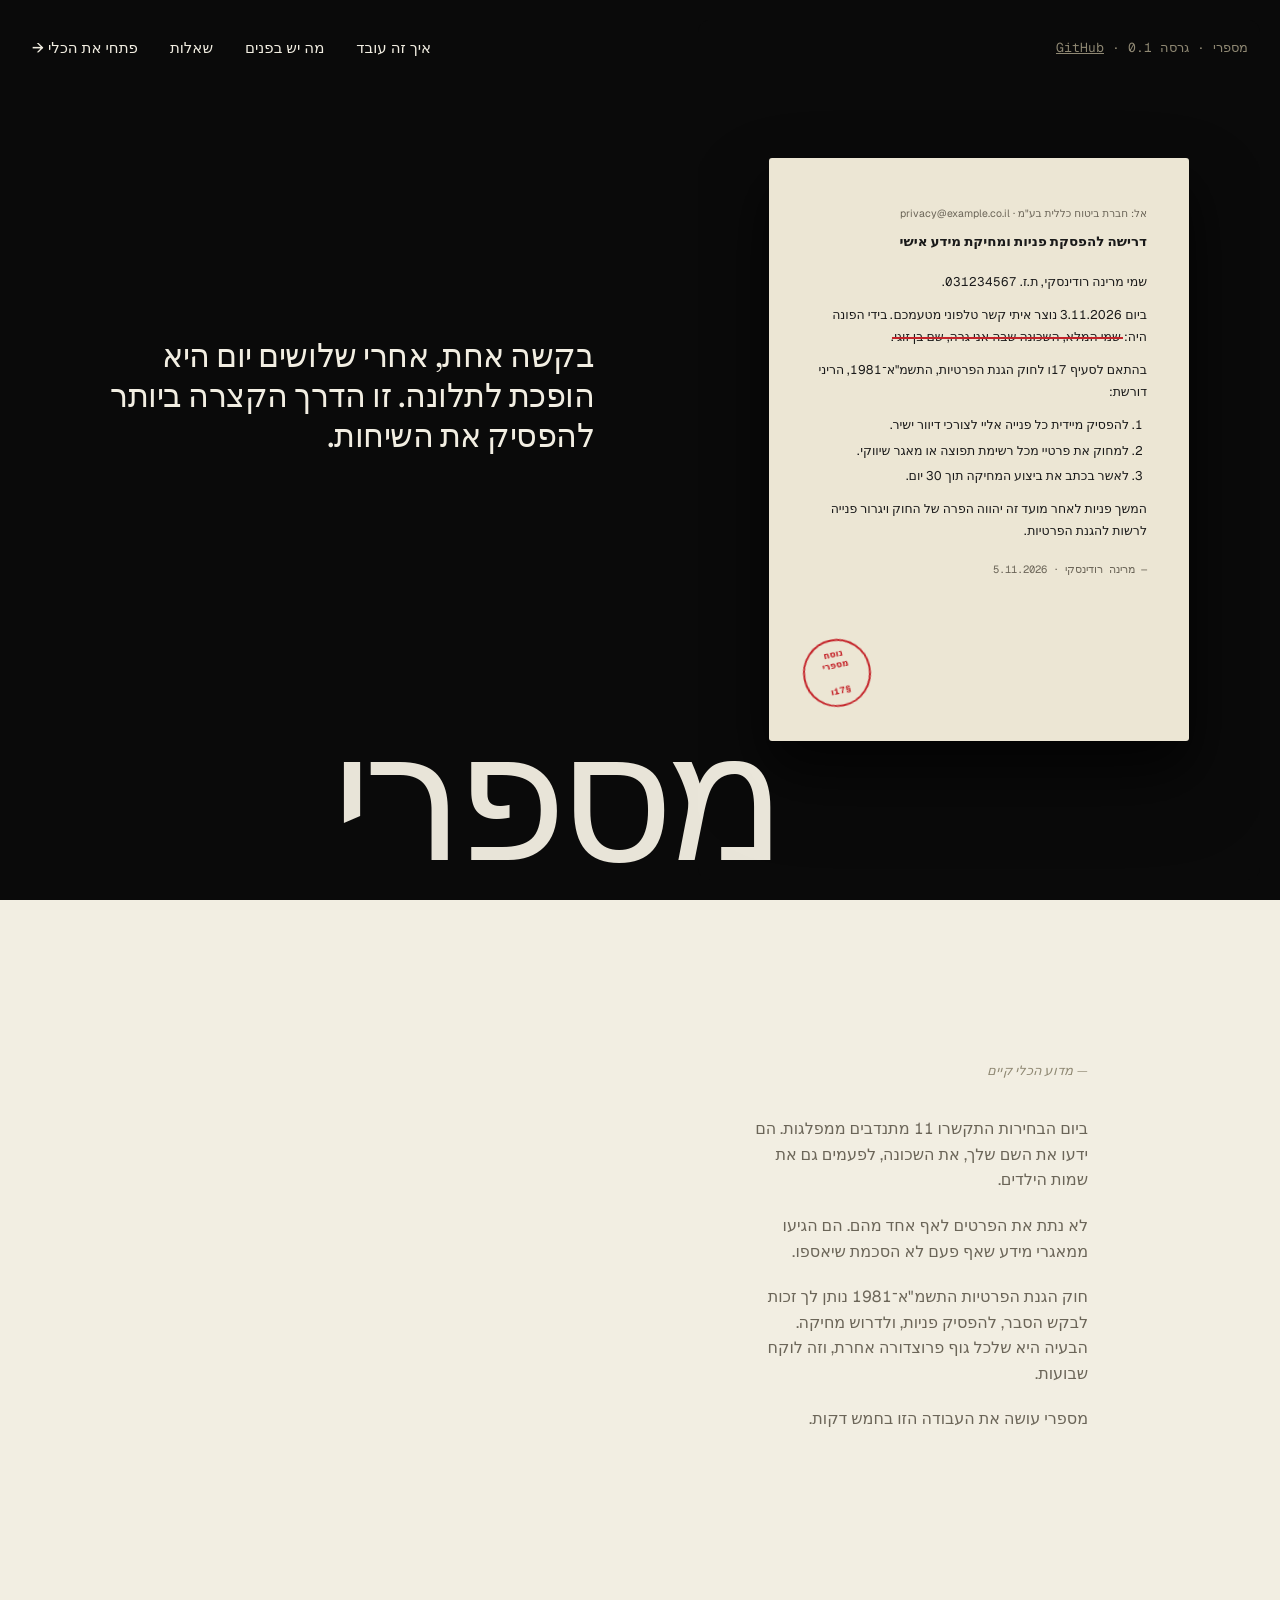
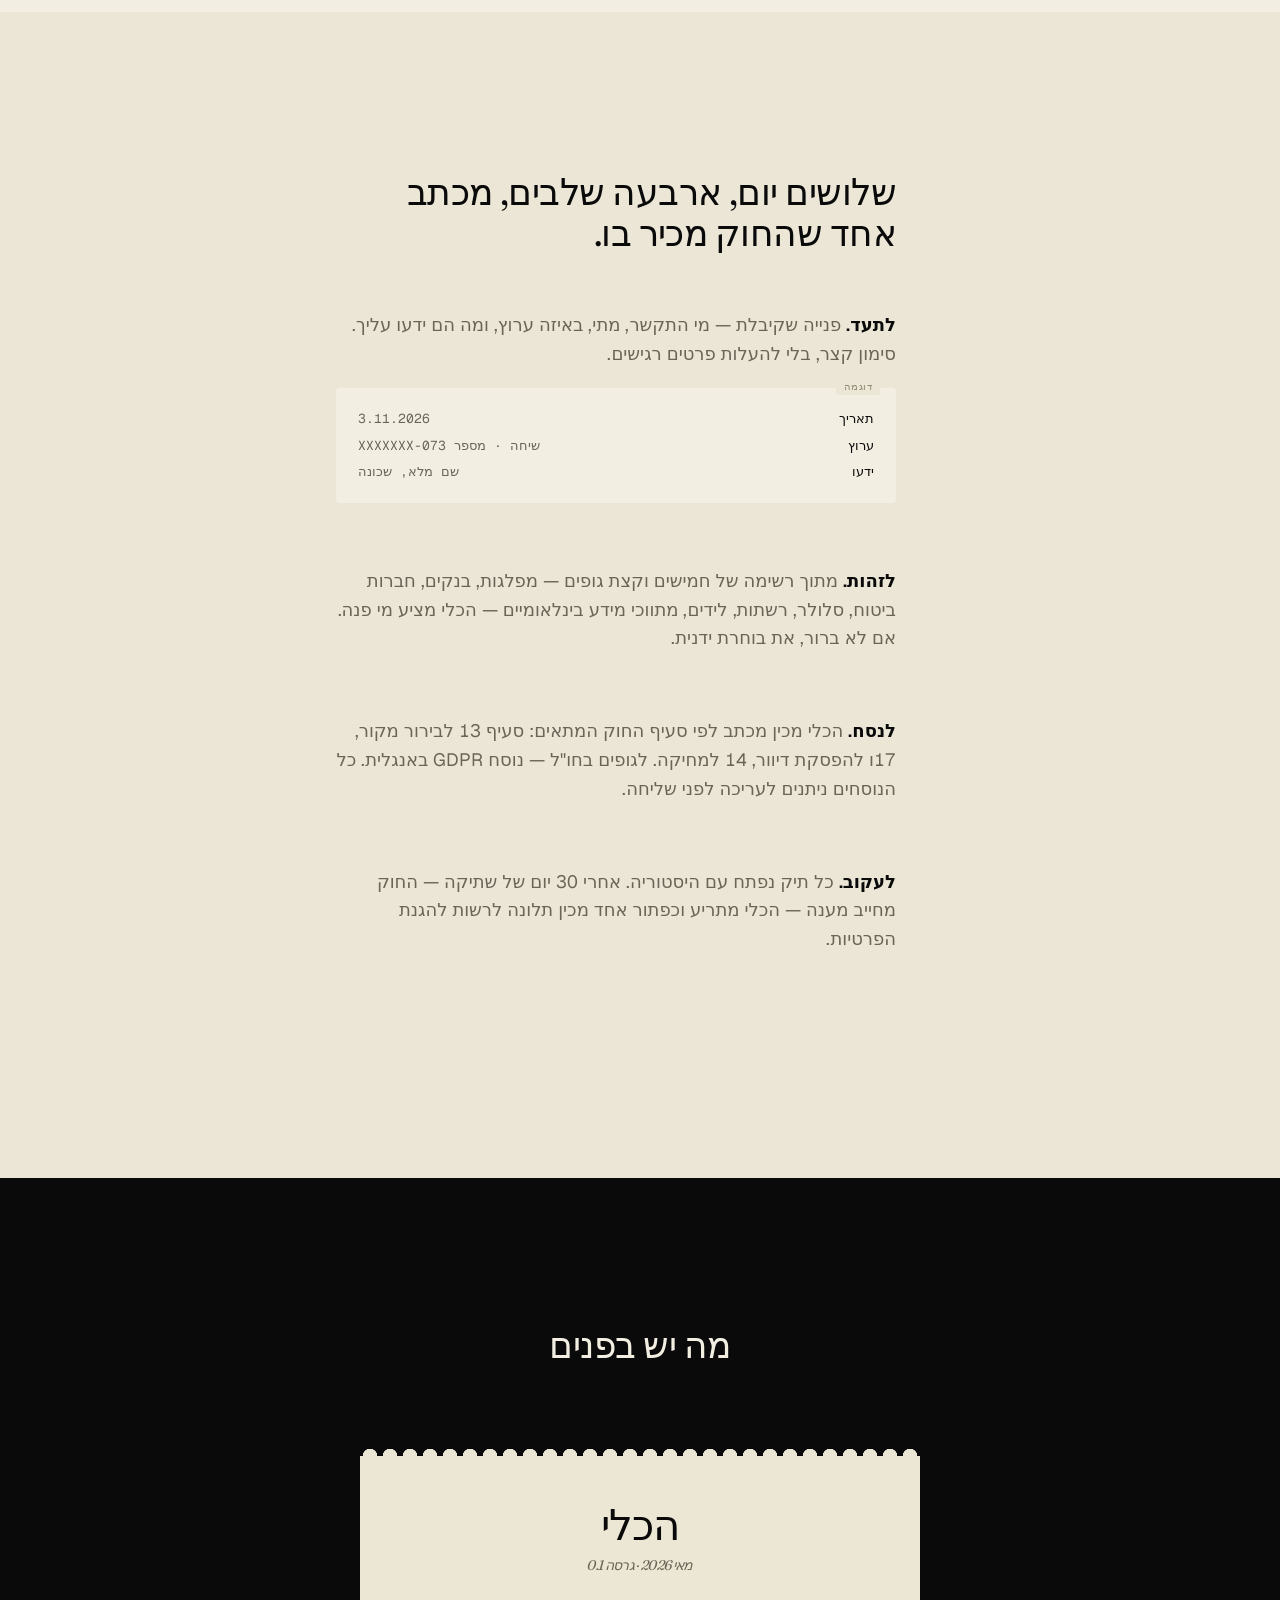
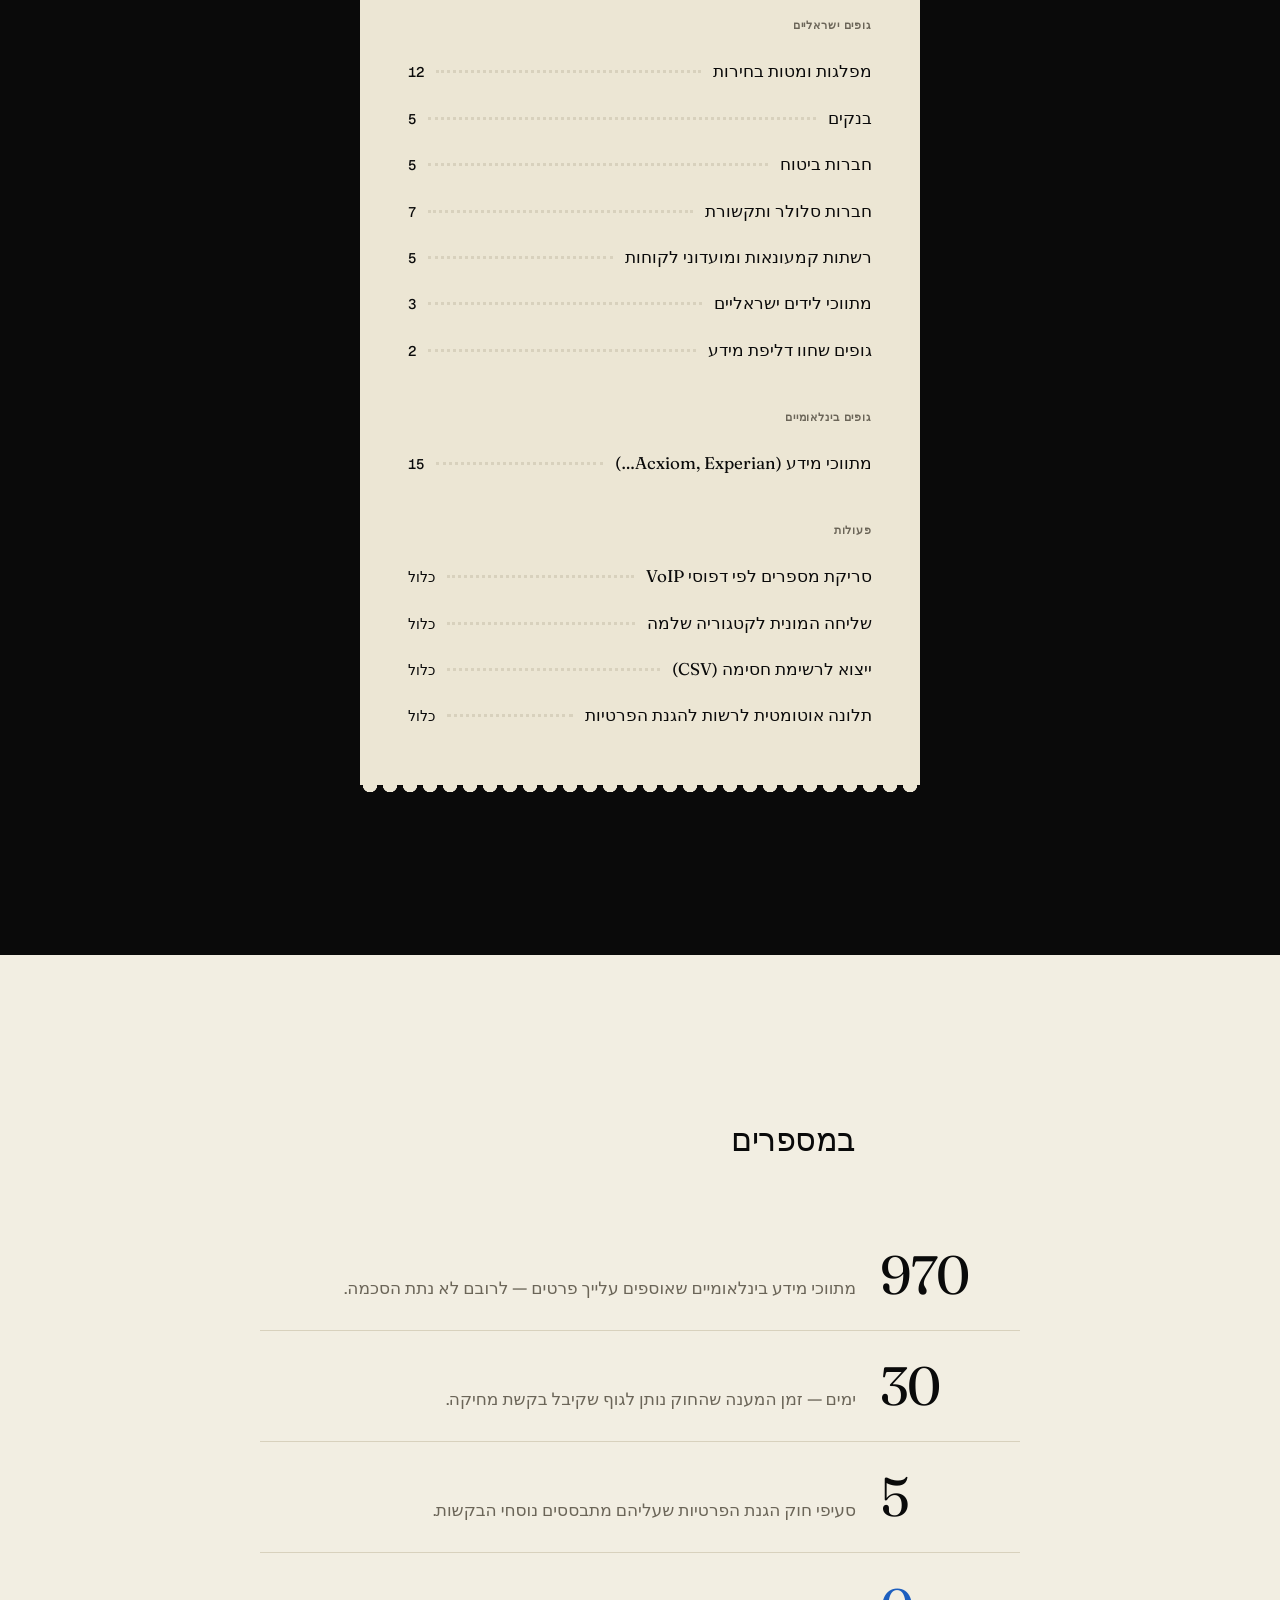
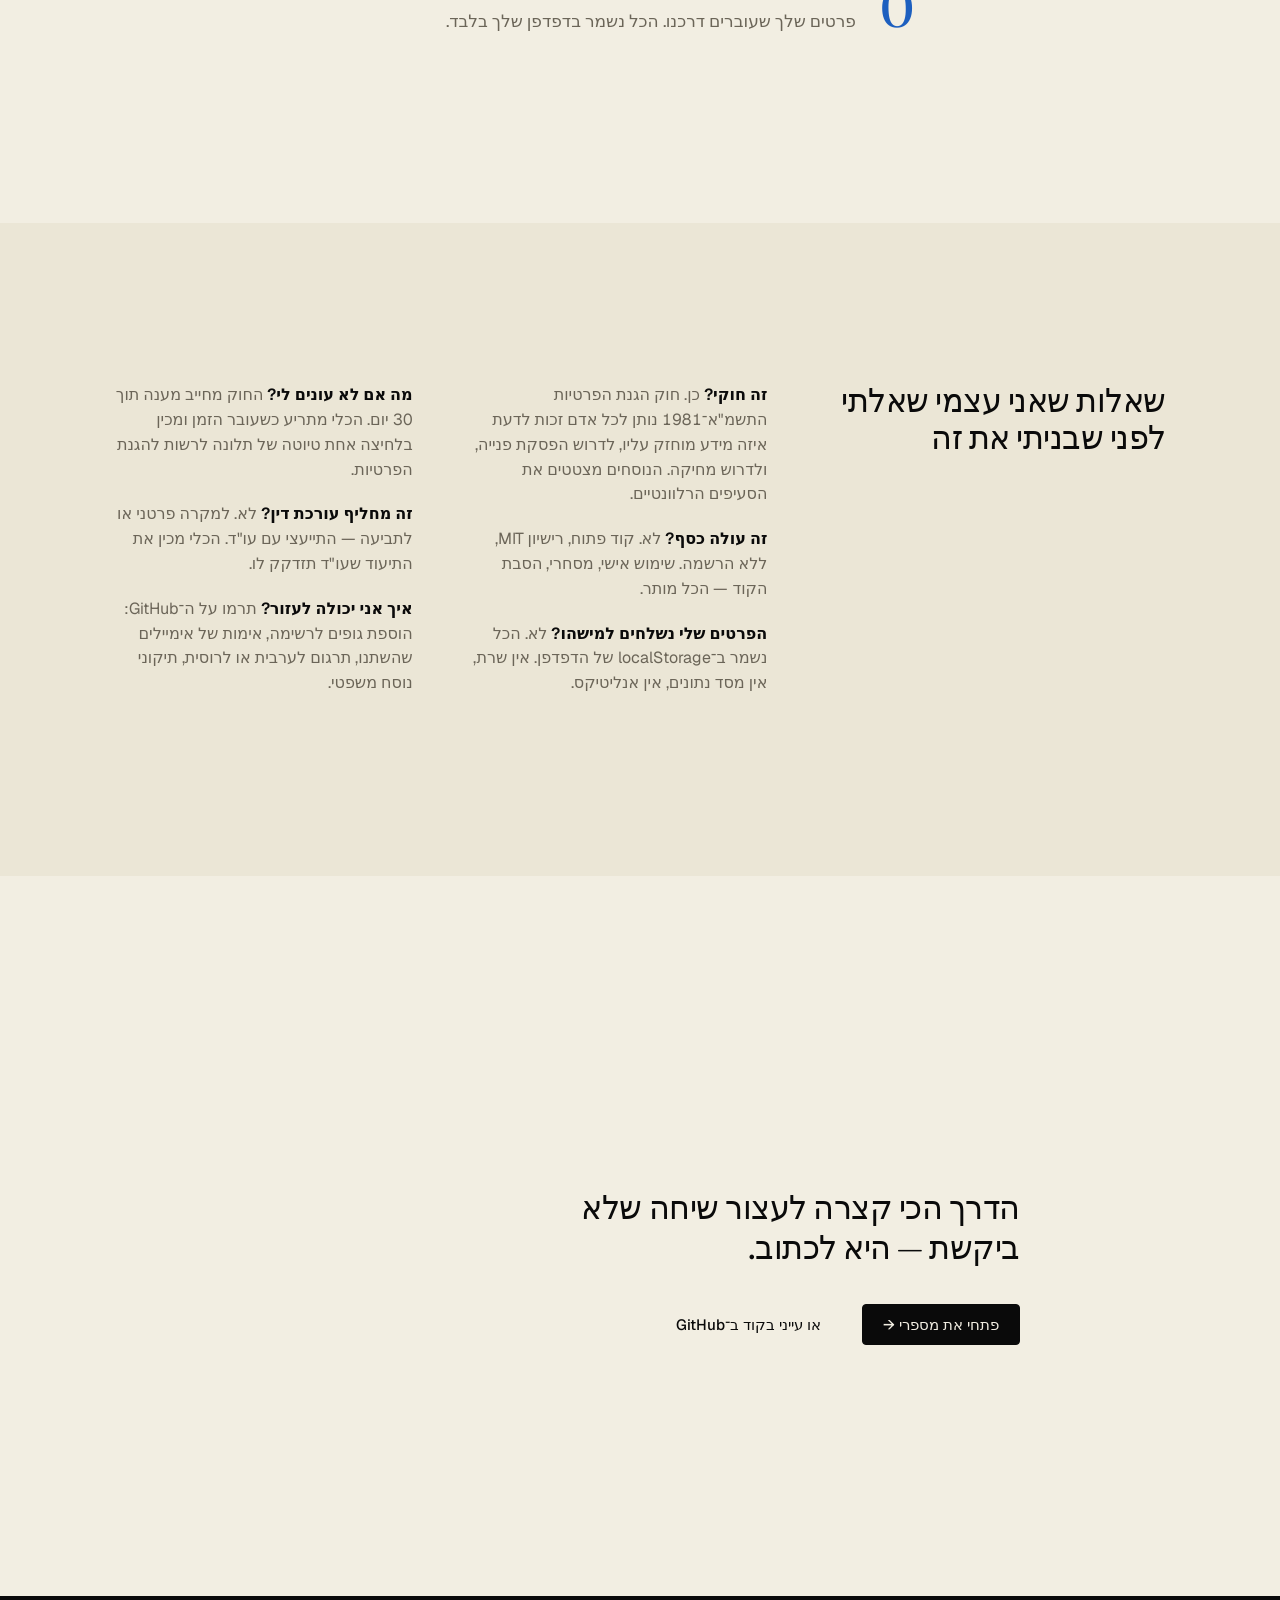
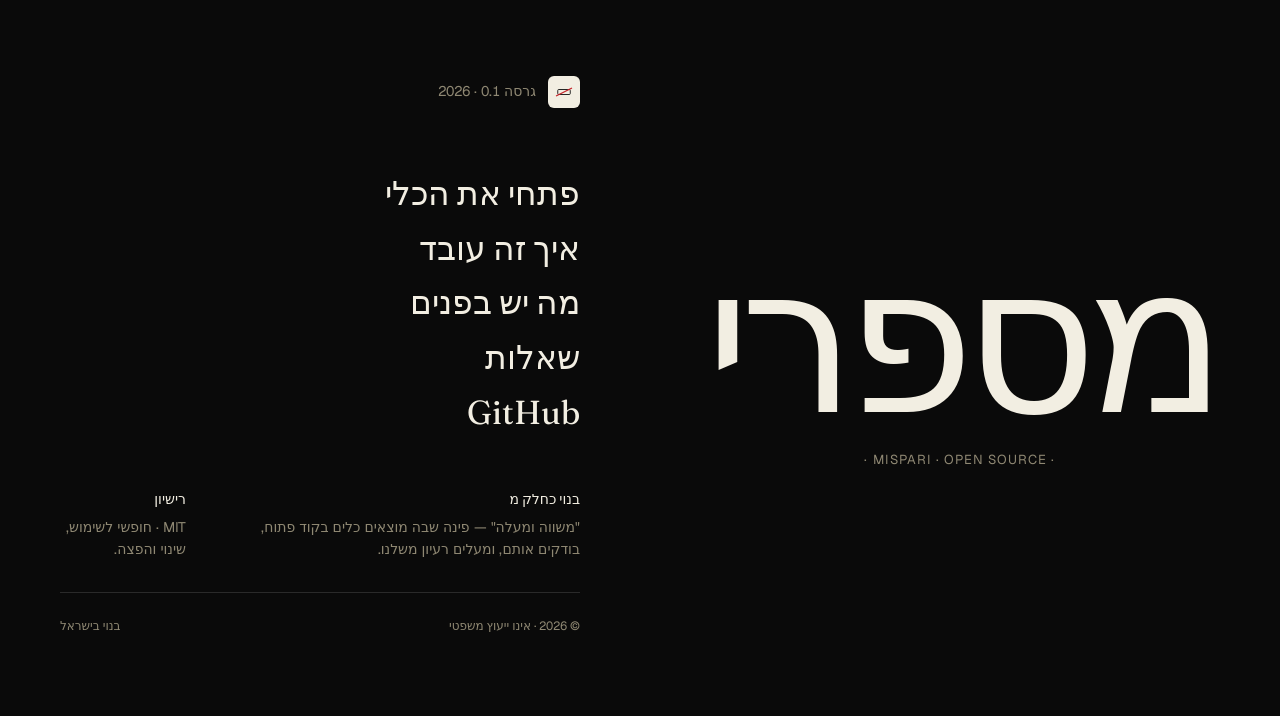
==== index.html @ 4fbf75e1 "redesign: landing page — follow the split-stage blueprints properly Previous attempt applied the "sp" ====
<!doctype html>
<html lang="he" dir="rtl">
<head>
  <meta charset="utf-8" />
  <meta name="viewport" content="width=device-width, initial-scale=1" />
  <title>מספרי · בקשת מחיקה חוקית, בחמש דקות</title>
  <meta name="description" content="כלי קוד פתוח לישראלים. מתעד פניות ספאם, מזהה את הגוף, ומכין בקשה חוקית למחיקת המידע לפי חוק הגנת הפרטיות ו-GDPR." />
  <meta property="og:title" content="מספרי" />
  <meta property="og:description" content="כלי קוד פתוח למחיקת המידע האישי שלך מכל חברה שאוספת אותו." />
  <link rel="preconnect" href="https://fonts.googleapis.com">
  <link rel="preconnect" href="https://fonts.gstatic.com" crossorigin>
  <link href="https://fonts.googleapis.com/css2?family=Fraunces:ital,opsz,wght@0,9..144,300..700;1,9..144,400&family=Geist:wght@400;500;600&family=Geist+Mono:wght@400;500&display=swap" rel="stylesheet">
  <link rel="icon" href="data:image/svg+xml,%3Csvg xmlns='http://www.w3.org/2000/svg' viewBox='0 0 32 32'%3E%3Crect width='32' height='32' rx='6' fill='%230a0a0a'/%3E%3Crect x='6' y='12' width='20' height='8' rx='1.5' stroke='%23f2eee2' stroke-width='1.4' fill='none'/%3E%3Cline x1='4' y1='22' x2='28' y2='10' stroke='%23c4242a' stroke-width='2.2' stroke-linecap='round'/%3E%3C/svg%3E" />
  <style>
    :root {
      --ink: #0a0a0a;
      --ink-soft: #1a1a1a;
      --ground: #f2eee2;
      --ground-soft: #ebe6d6;
      --paper: #ece6d4;
      --mute: #6b6558;
      --mute-soft: #8f8873;
      --rule: #d8d1bd;
      --accent: #c4242a;
      --signal: #1d5fbf;
      --dark-field: #0a0a0a;
    }
    * { box-sizing: border-box; margin: 0; padding: 0; }
    html { scroll-behavior: smooth; }
    body {
      font-family: 'Geist', -apple-system, system-ui, sans-serif;
      background: var(--ground);
      color: var(--ink);
      direction: rtl;
      line-height: 1.55;
      font-variant-numeric: tabular-nums;
      -webkit-font-smoothing: antialiased;
      overflow-x: hidden;
    }
    .mono { font-family: 'Geist Mono', 'SF Mono', monospace; }
    .serif { font-family: 'Fraunces', Georgia, serif; font-weight: 400; }

    ::selection { background: var(--ink); color: var(--ground); }

    /* ====================== HERO ====================== */

    .hero {
      height: 100vh;
      min-height: 720px;
      background: var(--dark-field);
      color: var(--ground);
      position: relative;
      padding: 20px;
      overflow: hidden;
    }

    /* Top bar inside the dark field */
    .hero-nav {
      position: absolute;
      top: 32px;
      left: 32px;
      right: 32px;
      display: flex;
      justify-content: space-between;
      align-items: center;
      z-index: 20;
      font-size: 15px;
    }
    .hero-nav .nav-links {
      display: flex;
      gap: 32px;
      align-items: center;
    }
    .hero-nav .nav-links a {
      color: var(--ground);
      text-decoration: none;
      padding: 4px 0;
      border-bottom: 1px solid transparent;
      transition: border-color 0.15s;
    }
    .hero-nav .nav-links a:hover { border-color: var(--ground); }
    .hero-nav .nav-links a.action { font-weight: 500; }
    .hero-nav .nav-meta {
      font-size: 13px;
      color: var(--mute-soft);
      font-family: 'Geist Mono', monospace;
    }

    /* The letter is the fixed left-half (47%), inset */
    .hero-letter-stage {
      position: absolute;
      top: 20px;
      right: 20px;        /* RTL: "left" in the sheet becomes right */
      bottom: 20px;
      width: calc(47% - 40px);
      border-radius: 12px;
      overflow: hidden;
      background: var(--dark-field);
      display: grid;
      place-items: center;
      padding: 48px;
    }
    .letter-doc {
      width: 100%;
      max-width: 420px;
      aspect-ratio: 0.72;
      background: var(--paper);
      border-radius: 3px;
      padding: 46px 42px;
      font-size: 12.5px;
      line-height: 1.75;
      color: #1a1a1a;
      box-shadow:
        0 1px 0 rgba(0,0,0,0.3),
        0 24px 48px rgba(0,0,0,0.5),
        0 40px 80px rgba(0,0,0,0.35);
      position: relative;
      transform-origin: center;
      animation: letter-land 0.9s cubic-bezier(.2,.7,.2,1) 200ms both;
    }
    @keyframes letter-land {
      from { opacity: 0; transform: translateY(40px) rotate(-1.5deg); }
      to   { opacity: 1; transform: translateY(0) rotate(0); }
    }
    .letter-doc .l-to {
      font-size: 10.5px;
      color: #6b6558;
      margin-bottom: 10px;
    }
    .letter-doc .l-subject {
      font-weight: 600;
      margin-bottom: 20px;
      font-size: 13.5px;
      line-height: 1.4;
    }
    .letter-doc .l-body p { margin-bottom: 11px; }
    .letter-doc .l-body ol {
      margin-right: 18px;
      margin-bottom: 11px;
    }
    .letter-doc .l-body ol li { margin-bottom: 4px; }
    .strike {
      position: relative;
      display: inline;
    }
    .strike::after {
      content: '';
      position: absolute;
      left: -2px; right: -2px;
      top: 55%;
      height: 2px;
      background: var(--accent);
      transform: scaleX(0);
      transform-origin: right;
      animation: letter-strike 1.4s cubic-bezier(.2,.7,.2,1) 1.6s forwards;
    }
    @keyframes letter-strike { to { transform: scaleX(1); } }
    .letter-doc .l-sig {
      margin-top: 18px;
      font-family: 'Geist Mono', monospace;
      font-size: 10.5px;
      color: #6b6558;
    }
    .letter-doc .l-seal {
      position: absolute;
      bottom: 34px;
      left: 34px;
      width: 68px; height: 68px;
      border: 2px solid var(--accent);
      border-radius: 50%;
      display: grid; place-items: center;
      transform: rotate(-12deg);
      color: var(--accent);
      font-size: 9px;
      text-align: center;
      line-height: 1.2;
      font-weight: 600;
      opacity: 0;
      animation: seal-stamp 0.35s cubic-bezier(.2,.7,.2,1) 2.3s forwards;
    }
    @keyframes seal-stamp {
      from { opacity: 0; transform: rotate(-32deg) scale(0.4); }
      to   { opacity: 1; transform: rotate(-12deg) scale(1); }
    }

    /* The supporting sentence, at 44% height, centred on the right half's axis */
    .hero-sentence {
      position: absolute;
      left: 20px;          /* RTL: "right half" is the left half */
      top: 44%;
      transform: translateY(-50%);
      width: calc(53% - 40px);
      padding: 0 64px;
      display: flex;
      align-items: center;
      z-index: 15;
    }
    .hero-sentence p {
      font-family: 'Fraunces', Georgia, serif;
      font-size: 32px;
      font-weight: 400;
      line-height: 1.25;
      max-width: 26ch;
      color: var(--ground);
      letter-spacing: -0.015em;
      animation: fade-rise 0.7s cubic-bezier(.2,.7,.2,1) 600ms both;
    }
    @keyframes fade-rise {
      from { opacity: 0; transform: translateY(16px); }
      to   { opacity: 1; transform: translateY(0); }
    }

    /* The wordmark runs along the bottom, overlapping the letter */
    .hero-wordmark {
      position: absolute;
      left: 20px;
      right: calc(47% - 100px);   /* overlaps the letter by ~10% viewport */
      bottom: 24px;
      font-family: 'Fraunces', Georgia, serif;
      font-size: clamp(120px, 14vw, 220px);
      font-weight: 300;
      letter-spacing: -0.05em;
      line-height: 0.9;
      color: var(--ground);
      z-index: 10;
      pointer-events: none;
      mix-blend-mode: difference;
      white-space: nowrap;
      animation: fade-rise 1s cubic-bezier(.2,.7,.2,1) 900ms both;
    }

    /* ====================== GLOBAL SECTION ====================== */

    .page {
      background: var(--ground);
      position: relative;
      padding: 0;
    }

    /* ====================== 1. INTRO — narrow column, empty field ====================== */

    .intro {
      padding: 160px 0;
      position: relative;
    }
    .intro-col {
      width: 340px;
      max-width: 85%;
      margin-right: 15vw;      /* RTL — "left edge at 15%" mirrored */
    }
    .intro-col p {
      font-size: 16px;
      line-height: 1.6;
      margin-bottom: 20px;
    }
    .intro-col p:first-child {
      font-weight: 500;
      color: var(--ink);
      font-size: 17px;
    }
    .intro-col p:not(:first-child) { color: var(--mute); }
    .intro-col .quiet-mark {
      display: block;
      margin-bottom: 36px;
      font-family: 'Fraunces', Georgia, serif;
      font-style: italic;
      font-size: 13px;
      color: var(--mute-soft);
      letter-spacing: 0.02em;
    }

    /* ====================== 2. HOW IT WORKS — run-in column ====================== */

    .how {
      padding: 160px 0;
      background: var(--ground-soft);
    }
    .how-inner {
      width: 560px;
      max-width: 90%;
      margin: 0 auto;
      margin-right: 30%;    /* "starts at about 30% of the viewport width" — RTL mirror */
    }
    .how-head {
      font-family: 'Fraunces', Georgia, serif;
      font-size: 36px;
      font-weight: 400;
      letter-spacing: -0.015em;
      line-height: 1.15;
      margin-bottom: 56px;
      color: var(--ink);
    }
    .how-stage {
      margin-bottom: 64px;
    }
    .how-stage p {
      font-size: 18px;
      line-height: 1.6;
      color: var(--mute);
    }
    .how-stage p .run-in {
      font-weight: 600;
      color: var(--ink);
    }
    .how-stage .evidence {
      margin-top: 20px;
      padding: 18px 22px;
      background: var(--ground);
      border-radius: 4px;
      font-family: 'Geist Mono', monospace;
      font-size: 13px;
      color: var(--mute);
      position: relative;
    }
    .how-stage .evidence .ev-label {
      position: absolute;
      top: -9px;
      right: 16px;
      background: var(--ground-soft);
      padding: 0 8px;
      font-size: 10px;
      color: var(--mute-soft);
      text-transform: lowercase;
      letter-spacing: 0.05em;
    }
    .how-stage .evidence .ev-line {
      display: flex;
      justify-content: space-between;
      padding: 3px 0;
    }
    .how-stage .evidence .ev-line .k { color: var(--ink); }

    /* ====================== 3. FEATURES — printed menu with scallop edges ====================== */

    .features {
      padding: 140px 0 160px;
      background: var(--ink);
      color: var(--ground);
      position: relative;
    }
    .features-head {
      font-family: 'Fraunces', Georgia, serif;
      font-size: 36px;
      font-weight: 400;
      text-align: center;
      margin-bottom: 72px;
      letter-spacing: -0.015em;
      color: var(--ground);
    }
    .menu-sheet {
      width: 560px;
      max-width: 92%;
      margin: 0 auto;
      background: var(--paper);
      color: var(--ink);
      padding: 56px 48px;
      position: relative;
      font-family: 'Fraunces', Georgia, serif;
      /* Scallop edges via SVG masks */
    }
    .menu-sheet::before,
    .menu-sheet::after {
      content: '';
      position: absolute;
      left: 0; right: 0;
      height: 10px;
      background: var(--ink);
      -webkit-mask-size: 20px 20px;
              mask-size: 20px 20px;
      -webkit-mask-repeat: repeat-x;
              mask-repeat: repeat-x;
    }
    .menu-sheet::before {
      top: 0;
      -webkit-mask-image: radial-gradient(circle at 10px 10px, transparent 7px, black 7.5px);
              mask-image: radial-gradient(circle at 10px 10px, transparent 7px, black 7.5px);
    }
    .menu-sheet::after {
      bottom: 0;
      -webkit-mask-image: radial-gradient(circle at 10px 0, transparent 7px, black 7.5px);
              mask-image: radial-gradient(circle at 10px 0, transparent 7px, black 7.5px);
    }
    .menu-sheet-head {
      text-align: center;
      font-size: 42px;
      font-weight: 400;
      letter-spacing: -0.02em;
      line-height: 1.1;
      margin-bottom: 44px;
      font-family: 'Fraunces', Georgia, serif;
    }
    .menu-sheet-head small {
      display: block;
      font-family: 'Fraunces', Georgia, serif;
      font-style: italic;
      font-size: 14px;
      color: var(--mute);
      margin-top: 10px;
      font-weight: 400;
    }
    .m-group {
      margin-bottom: 36px;
    }
    .m-group:last-child { margin-bottom: 0; }
    .m-group h3 {
      font-family: 'Geist', sans-serif;
      font-size: 11px;
      font-weight: 600;
      letter-spacing: 0.08em;
      text-transform: uppercase;
      color: var(--mute);
      margin-bottom: 14px;
    }
    .m-row {
      display: flex;
      align-items: baseline;
      padding: 10px 0;
      font-size: 17px;
      font-family: 'Fraunces', Georgia, serif;
    }
    .m-row + .m-row { border-top: none; }
    .m-row .m-name { font-weight: 400; color: var(--ink); }
    .m-row .m-leader {
      flex: 1;
      margin: 0 12px;
      border-bottom: 3px dotted var(--rule);
      position: relative;
      top: -4px;
      min-width: 20px;
    }
    .m-row .m-count {
      font-family: 'Geist Mono', monospace;
      font-size: 14px;
      color: var(--ink);
      font-variant-numeric: tabular-nums;
      font-weight: 500;
    }

    /* ====================== 4. STATS — quiet figure lines ====================== */

    .stats {
      padding: 160px 0;
      background: var(--ground);
    }
    .stats-inner {
      width: 760px;
      max-width: 92%;
      margin: 0 auto;
    }
    .stats-head {
      font-family: 'Fraunces', Georgia, serif;
      font-size: 32px;
      font-weight: 400;
      letter-spacing: -0.015em;
      margin-bottom: 56px;
      margin-right: 164px;   /* aligns with sentences' right edge */
      color: var(--ink);
    }
    .stat-row {
      display: grid;
      grid-template-columns: 140px 1fr;
      gap: 24px;
      padding: 28px 0;
      align-items: baseline;
    }
    .stat-row + .stat-row { border-top: 1px solid var(--rule); }
    .stat-fig {
      font-family: 'Fraunces', Georgia, serif;
      font-size: 54px;
      font-weight: 400;
      text-align: left;
      line-height: 1;
      font-variant-numeric: tabular-nums;
      color: var(--ink);
      letter-spacing: -0.02em;
    }
    .stat-fig.signal { color: var(--signal); }
    .stat-fig.accent { color: var(--accent); }
    .stat-desc {
      font-size: 17px;
      line-height: 1.5;
      color: var(--mute);
      max-width: 48ch;
    }

    /* ====================== 5. FAQ — answers as reading text ====================== */

    .faq {
      padding: 160px 0;
      background: var(--ground-soft);
    }
    .faq-grid {
      max-width: 1100px;
      margin: 0 auto;
      padding: 0 24px;
      display: grid;
      grid-template-columns: 1fr 2fr;
      gap: 72px;
      align-items: start;
    }
    .faq-head {
      font-family: 'Fraunces', Georgia, serif;
      font-size: 32px;
      font-weight: 400;
      letter-spacing: -0.015em;
      line-height: 1.15;
    }
    .faq-body {
      columns: 2;
      column-gap: 56px;
    }
    .faq-body .q {
      break-inside: avoid;
      margin-bottom: 20px;
      font-size: 16px;
      line-height: 1.55;
    }
    .faq-body .q .question {
      font-weight: 600;
      color: var(--ink);
    }
    .faq-body .q .answer {
      color: var(--mute);
    }

    /* ====================== 6. CTA — almost empty screen ====================== */

    .cta {
      padding: 240px 0 180px;
      background: var(--ground);
      min-height: 80vh;
      display: flex;
      align-items: center;
    }
    .cta-inner {
      width: 760px;
      max-width: 92%;
      margin: 0 auto;
    }
    .cta-sentence {
      font-family: 'Fraunces', Georgia, serif;
      font-size: 32px;
      line-height: 1.25;
      font-weight: 400;
      max-width: 22ch;
      color: var(--ink);
      margin-bottom: 36px;
      letter-spacing: -0.015em;
    }
    .cta-actions {
      display: flex;
      gap: 20px;
      align-items: center;
    }

    .btn {
      display: inline-flex;
      align-items: center;
      gap: 8px;
      padding: 12px 20px;
      font-size: 15px;
      font-weight: 500;
      font-family: 'Geist', sans-serif;
      border-radius: 4px;
      border: 1px solid transparent;
      cursor: pointer;
      text-decoration: none;
      transition: background 0.15s, color 0.15s, transform 0.08s;
      line-height: 1;
    }
    .btn-primary { background: var(--ink); color: var(--ground); border-color: var(--ink); }
    .btn-primary:hover { background: #2a2a2a; }
    .btn-primary:active { transform: translateY(1px); }
    .btn-ghost { color: var(--ink); background: transparent; }
    .btn-ghost:hover { color: var(--mute); }

    /* ====================== 7. FOOTER — split: picture half + menu half ====================== */

    footer.site-footer {
      background: var(--ink);
      color: var(--ground);
      display: grid;
      grid-template-columns: 1fr 1fr;
      min-height: 80vh;
    }
    .footer-plate {
      background: var(--dark-field);
      position: relative;
      overflow: hidden;
      display: grid;
      place-items: center;
      padding: 60px;
    }
    .footer-plate .big-mark {
      font-family: 'Fraunces', Georgia, serif;
      font-size: clamp(100px, 16vw, 240px);
      font-weight: 300;
      letter-spacing: -0.05em;
      line-height: 0.9;
      color: var(--ground);
      text-align: center;
    }
    .footer-plate .big-mark small {
      display: block;
      font-family: 'Geist', sans-serif;
      font-size: 13px;
      color: var(--mute-soft);
      letter-spacing: 0.08em;
      margin-top: 24px;
      font-weight: 400;
      font-style: normal;
    }
    .footer-menu {
      padding: 80px 60px;
      display: flex;
      flex-direction: column;
      justify-content: space-between;
    }
    .footer-menu .top {
      display: flex;
      align-items: center;
      gap: 12px;
      margin-bottom: 56px;
    }
    .footer-menu .top .fm-mark {
      width: 32px; height: 32px;
      display: grid; place-items: center;
      background: var(--ground);
      color: var(--ink);
      border-radius: 6px;
    }
    .footer-menu .top .fm-mark svg { width: 20px; height: 20px; }
    .footer-menu .links {
      display: flex;
      flex-direction: column;
      gap: 6px;
    }
    .footer-menu .links a {
      font-family: 'Fraunces', Georgia, serif;
      font-size: clamp(32px, 2.6vw, 44px);
      font-weight: 400;
      color: var(--ground);
      text-decoration: none;
      padding: 6px 0;
      line-height: 1.1;
      transition: transform 0.2s ease, color 0.2s ease;
      display: inline-block;
      transform-origin: right;
    }
    .footer-menu .links:hover a:not(:hover) { color: var(--mute-soft); }
    .footer-menu .links a:hover { transform: translateX(-10px); }
    .footer-menu .sub {
      display: flex;
      gap: 56px;
      margin-top: 48px;
      font-size: 14px;
      color: var(--mute-soft);
    }
    .footer-menu .sub strong { color: var(--ground); font-weight: 500; display: block; margin-bottom: 6px; }
    .footer-menu .legal {
      font-size: 12px;
      color: var(--mute-soft);
      margin-top: 32px;
      padding-top: 24px;
      border-top: 1px solid #2a2a2a;
      display: flex;
      justify-content: space-between;
    }

    /* ====================== REVEAL ANIMATIONS ====================== */

    .reveal {
      opacity: 0;
      transform: translateY(20px);
      transition: opacity 0.8s ease, transform 0.8s cubic-bezier(.2,.7,.2,1);
    }
    .reveal.in { opacity: 1; transform: translateY(0); }
    .reveal.d1 { transition-delay: 80ms; }
    .reveal.d2 { transition-delay: 160ms; }
    .reveal.d3 { transition-delay: 240ms; }
    .reveal.d4 { transition-delay: 320ms; }

    /* ====================== MOBILE ====================== */

    @media (max-width: 900px) {
      .hero {
        height: auto;
        min-height: 100vh;
        padding: 12px;
        padding-top: 72px;
      }
      .hero-nav {
        top: 20px;
        left: 20px;
        right: 20px;
      }
      .hero-nav .nav-links { gap: 14px; font-size: 13px; }
      .hero-nav .nav-links a:not(.action) { display: none; }
      .hero-nav .nav-meta { display: none; }
      .hero-letter-stage {
        position: relative;
        width: 100%;
        top: 0; right: 0; bottom: 0; left: 0;
        height: 60vh;
        padding: 24px;
        margin-bottom: 40px;
      }
      .letter-doc {
        max-width: 280px;
        padding: 26px 24px;
        font-size: 11px;
      }
      .letter-doc .l-seal {
        width: 54px; height: 54px;
        bottom: 24px; left: 24px;
        font-size: 8px;
      }
      .hero-sentence {
        position: relative;
        top: auto; left: auto;
        width: 100%;
        padding: 0 20px;
        transform: none;
        display: block;
      }
      .hero-sentence p {
        font-size: 22px;
        max-width: 100%;
      }
      .hero-wordmark {
        position: relative;
        right: auto; left: auto; bottom: auto;
        font-size: 21vw;
        padding: 40px 20px 20px;
        mix-blend-mode: normal;
        text-align: right;
      }

      .intro { padding: 72px 0; }
      .intro-col { margin-right: 20px; width: calc(100% - 40px); }

      .how { padding: 72px 20px; }
      .how-inner { margin: 0; width: 100%; }
      .how-head { font-size: 28px; margin-bottom: 36px; }
      .how-stage p { font-size: 17px; }
      .how-stage { margin-bottom: 44px; }

      .features { padding: 72px 12px 96px; }
      .menu-sheet { padding: 44px 24px; }
      .menu-sheet-head { font-size: 32px; margin-bottom: 32px; }
      .m-row { font-size: 15px; }
      .m-row .m-count { font-size: 13px; }

      .stats { padding: 72px 20px; }
      .stats-head { margin-right: 100px; font-size: 26px; margin-bottom: 36px; }
      .stat-row { grid-template-columns: 90px 1fr; gap: 16px; padding: 18px 0; }
      .stat-fig { font-size: 36px; }
      .stat-desc { font-size: 16px; }

      .faq { padding: 72px 20px; }
      .faq-grid { grid-template-columns: 1fr; gap: 28px; padding: 0; }
      .faq-head { font-size: 26px; }
      .faq-body { columns: 1; }

      .cta { padding: 100px 20px 72px; min-height: 60vh; }
      .cta-sentence { font-size: 24px; }

      footer.site-footer { grid-template-columns: 1fr; min-height: auto; }
      .footer-plate { padding: 60px 24px; }
      .footer-menu { padding: 60px 24px; }
      .footer-menu .links a { font-size: 32px; }
      .footer-menu .sub { flex-direction: column; gap: 20px; }
      .footer-menu .legal { flex-direction: column; gap: 8px; }
    }

    @media (prefers-reduced-motion: reduce) {
      *, *::before, *::after {
        animation-duration: 0.001s !important;
        animation-delay: 0s !important;
        transition-duration: 0.001s !important;
      }
    }
  </style>
</head>
<body>

<!-- =================== HERO =================== -->
<section class="hero" id="top">
  <nav class="hero-nav">
    <div class="nav-meta">מספרי · גרסה 0.1 · <a href="https://github.com/" style="color:inherit;">GitHub</a></div>
    <div class="nav-links">
      <a href="#how">איך זה עובד</a>
      <a href="#features">מה יש בפנים</a>
      <a href="#faq">שאלות</a>
      <a href="app.html" class="action">פתחי את הכלי →</a>
    </div>
  </nav>

  <div class="hero-letter-stage">
    <article class="letter-doc" aria-label="מכתב דרישה — נוסח מספרי">
      <div class="l-to">אל: חברת ביטוח כללית בע"מ · privacy@example.co.il</div>
      <div class="l-subject">דרישה להפסקת פניות ומחיקת מידע אישי</div>
      <div class="l-body">
        <p>שמי מרינה רודינסקי, ת.ז. <span class="mono">031234567</span>.</p>
        <p>ביום 3.11.2026 נוצר איתי קשר טלפוני מטעמכם. בידי הפונה היה: <span class="strike">שמי המלא, השכונה שבה אני גרה, שם בן זוגי</span>.</p>
        <p>בהתאם לסעיף 17ו לחוק הגנת הפרטיות, התשמ"א־1981, הריני דורשת:</p>
        <ol>
          <li>להפסיק מיידית כל פנייה אליי לצורכי דיוור ישיר.</li>
          <li>למחוק את פרטיי מכל רשימת תפוצה או מאגר שיווקי.</li>
          <li>לאשר בכתב את ביצוע המחיקה תוך 30 יום.</li>
        </ol>
        <p>המשך פניות לאחר מועד זה יהווה הפרה של החוק ויגרור פנייה לרשות להגנת הפרטיות.</p>
      </div>
      <div class="l-sig">— מרינה רודינסקי · 5.11.2026</div>
      <div class="l-seal">נוסח<br/>מספרי<br/><strong>§17ו</strong></div>
    </article>
  </div>

  <div class="hero-sentence">
    <p>בקשה אחת, אחרי שלושים יום היא הופכת לתלונה. זו הדרך הקצרה ביותר להפסיק את השיחות.</p>
  </div>

  <div class="hero-wordmark">מספרי</div>
</section>

<!-- =================== PAGE =================== -->
<main class="page">

  <!-- 1. INTRO -->
  <section class="intro">
    <div class="intro-col reveal">
      <span class="quiet-mark">— מדוע הכלי קיים</span>
      <p>ביום הבחירות התקשרו 11 מתנדבים ממפלגות. הם ידעו את השם שלך, את השכונה, לפעמים גם את שמות הילדים.</p>
      <p>לא נתת את הפרטים לאף אחד מהם. הם הגיעו ממאגרי מידע שאף פעם לא הסכמת שיאספו.</p>
      <p>חוק הגנת הפרטיות התשמ"א־1981 נותן לך זכות לבקש הסבר, להפסיק פניות, ולדרוש מחיקה. הבעיה היא שלכל גוף פרוצדורה אחרת, וזה לוקח שבועות.</p>
      <p>מספרי עושה את העבודה הזו בחמש דקות.</p>
    </div>
  </section>

  <!-- 2. HOW IT WORKS -->
  <section class="how" id="how">
    <div class="how-inner">
      <h2 class="how-head reveal">שלושים יום, ארבעה שלבים, מכתב אחד שהחוק מכיר בו.</h2>

      <div class="how-stage reveal d1">
        <p><span class="run-in">לתעד.</span> פנייה שקיבלת — מי התקשר, מתי, באיזה ערוץ, ומה הם ידעו עליך. סימון קצר, בלי להעלות פרטים רגישים.</p>
        <div class="evidence">
          <span class="ev-label">דוגמה</span>
          <div class="ev-line"><span class="k">תאריך</span><span>3.11.2026</span></div>
          <div class="ev-line"><span class="k">ערוץ</span><span>שיחה · מספר 073-XXXXXXX</span></div>
          <div class="ev-line"><span class="k">ידעו</span><span>שם מלא, שכונה</span></div>
        </div>
      </div>

      <div class="how-stage reveal d2">
        <p><span class="run-in">לזהות.</span> מתוך רשימה של חמישים וקצת גופים — מפלגות, בנקים, חברות ביטוח, סלולר, רשתות, לידים, מתווכי מידע בינלאומיים — הכלי מציע מי פנה. אם לא ברור, את בוחרת ידנית.</p>
      </div>

      <div class="how-stage reveal d3">
        <p><span class="run-in">לנסח.</span> הכלי מכין מכתב לפי סעיף החוק המתאים: סעיף 13 לבירור מקור, 17ו להפסקת דיוור, 14 למחיקה. לגופים בחו"ל — נוסח GDPR באנגלית. כל הנוסחים ניתנים לעריכה לפני שליחה.</p>
      </div>

      <div class="how-stage reveal d4">
        <p><span class="run-in">לעקוב.</span> כל תיק נפתח עם היסטוריה. אחרי 30 יום של שתיקה — החוק מחייב מענה — הכלי מתריע וכפתור אחד מכין תלונה לרשות להגנת הפרטיות.</p>
      </div>
    </div>
  </section>

  <!-- 3. FEATURES — printed menu -->
  <section class="features" id="features">
    <h2 class="features-head">מה יש בפנים</h2>
    <div class="menu-sheet reveal">
      <div class="menu-sheet-head">
        הכלי
        <small>מאי 2026 · גרסה 0.1</small>
      </div>

      <div class="m-group">
        <h3>גופים ישראליים</h3>
        <div class="m-row"><span class="m-name">מפלגות ומטות בחירות</span><span class="m-leader"></span><span class="m-count">12</span></div>
        <div class="m-row"><span class="m-name">בנקים</span><span class="m-leader"></span><span class="m-count">5</span></div>
        <div class="m-row"><span class="m-name">חברות ביטוח</span><span class="m-leader"></span><span class="m-count">5</span></div>
        <div class="m-row"><span class="m-name">חברות סלולר ותקשורת</span><span class="m-leader"></span><span class="m-count">7</span></div>
        <div class="m-row"><span class="m-name">רשתות קמעונאות ומועדוני לקוחות</span><span class="m-leader"></span><span class="m-count">5</span></div>
        <div class="m-row"><span class="m-name">מתווכי לידים ישראליים</span><span class="m-leader"></span><span class="m-count">3</span></div>
        <div class="m-row"><span class="m-name">גופים שחוו דליפת מידע</span><span class="m-leader"></span><span class="m-count">2</span></div>
      </div>

      <div class="m-group">
        <h3>גופים בינלאומיים</h3>
        <div class="m-row"><span class="m-name">מתווכי מידע (Acxiom, Experian…)</span><span class="m-leader"></span><span class="m-count">15</span></div>
      </div>

      <div class="m-group">
        <h3>פעולות</h3>
        <div class="m-row"><span class="m-name">סריקת מספרים לפי דפוסי VoIP</span><span class="m-leader"></span><span class="m-count">כלול</span></div>
        <div class="m-row"><span class="m-name">שליחה המונית לקטגוריה שלמה</span><span class="m-leader"></span><span class="m-count">כלול</span></div>
        <div class="m-row"><span class="m-name">ייצוא לרשימת חסימה (CSV)</span><span class="m-leader"></span><span class="m-count">כלול</span></div>
        <div class="m-row"><span class="m-name">תלונה אוטומטית לרשות להגנת הפרטיות</span><span class="m-leader"></span><span class="m-count">כלול</span></div>
      </div>
    </div>
  </section>

  <!-- 4. STATS -->
  <section class="stats">
    <div class="stats-inner">
      <h2 class="stats-head reveal">במספרים</h2>
      <div class="stat-row reveal d1">
        <div class="stat-fig">970</div>
        <div class="stat-desc">מתווכי מידע בינלאומיים שאוספים עלייך פרטים — לרובם לא נתת הסכמה.</div>
      </div>
      <div class="stat-row reveal d2">
        <div class="stat-fig">30</div>
        <div class="stat-desc">ימים — זמן המענה שהחוק נותן לגוף שקיבל בקשת מחיקה.</div>
      </div>
      <div class="stat-row reveal d3">
        <div class="stat-fig">5</div>
        <div class="stat-desc">סעיפי חוק הגנת הפרטיות שעליהם מתבססים נוסחי הבקשות.</div>
      </div>
      <div class="stat-row reveal d4">
        <div class="stat-fig signal">0</div>
        <div class="stat-desc">פרטים שלך שעוברים דרכנו. הכל נשמר בדפדפן שלך בלבד.</div>
      </div>
    </div>
  </section>

  <!-- 5. FAQ -->
  <section class="faq" id="faq">
    <div class="faq-grid">
      <h2 class="faq-head reveal">שאלות שאני עצמי שאלתי לפני שבניתי את זה</h2>
      <div class="faq-body reveal d1">
        <p class="q"><span class="question">זה חוקי?</span> <span class="answer">כן. חוק הגנת הפרטיות התשמ"א־1981 נותן לכל אדם זכות לדעת איזה מידע מוחזק עליו, לדרוש הפסקת פנייה, ולדרוש מחיקה. הנוסחים מצטטים את הסעיפים הרלוונטיים.</span></p>
        <p class="q"><span class="question">זה עולה כסף?</span> <span class="answer">לא. קוד פתוח, רישיון MIT, ללא הרשמה. שימוש אישי, מסחרי, הסבת הקוד — הכל מותר.</span></p>
        <p class="q"><span class="question">הפרטים שלי נשלחים למישהו?</span> <span class="answer">לא. הכל נשמר ב־localStorage של הדפדפן. אין שרת, אין מסד נתונים, אין אנליטיקס.</span></p>
        <p class="q"><span class="question">מה אם לא עונים לי?</span> <span class="answer">החוק מחייב מענה תוך 30 יום. הכלי מתריע כשעובר הזמן ומכין בלחיצה אחת טיוטה של תלונה לרשות להגנת הפרטיות.</span></p>
        <p class="q"><span class="question">זה מחליף עורכת דין?</span> <span class="answer">לא. למקרה פרטני או לתביעה — התייעצי עם עו"ד. הכלי מכין את התיעוד שעו"ד תזדקק לו.</span></p>
        <p class="q"><span class="question">איך אני יכולה לעזור?</span> <span class="answer">תרמו על ה־GitHub: הוספת גופים לרשימה, אימות של אימיילים שהשתנו, תרגום לערבית או לרוסית, תיקוני נוסח משפטי.</span></p>
      </div>
    </div>
  </section>

  <!-- 6. CTA -->
  <section class="cta">
    <div class="cta-inner">
      <p class="cta-sentence reveal">הדרך הכי קצרה לעצור שיחה שלא ביקשת — היא לכתוב.</p>
      <div class="cta-actions reveal d1">
        <a href="app.html" class="btn btn-primary">פתחי את מספרי →</a>
        <a href="https://github.com/" class="btn btn-ghost" target="_blank">או עייני בקוד ב־GitHub</a>
      </div>
    </div>
  </section>

</main>

<!-- =================== FOOTER =================== -->
<footer class="site-footer">
  <div class="footer-plate">
    <div class="big-mark">
      מספרי
      <small>· MISPARI · OPEN SOURCE ·</small>
    </div>
  </div>
  <div class="footer-menu">
    <div class="top">
      <a href="#top" class="fm-mark" aria-label="לראש הדף">
        <svg viewBox="0 0 32 32" fill="none">
          <rect x="6" y="12" width="20" height="8" rx="1.5" stroke="currentColor" stroke-width="1.4"/>
          <line x1="4" y1="22" x2="28" y2="10" stroke="#c4242a" stroke-width="2.2" stroke-linecap="round"/>
        </svg>
      </a>
      <span style="font-size: 14px; color: var(--mute-soft);">גרסה 0.1 · 2026</span>
    </div>
    <div class="links">
      <a href="app.html">פתחי את הכלי</a>
      <a href="#how">איך זה עובד</a>
      <a href="#features">מה יש בפנים</a>
      <a href="#faq">שאלות</a>
      <a href="https://github.com/" target="_blank">GitHub</a>
    </div>
    <div>
      <div class="sub">
        <div>
          <strong>בנוי כחלק מ</strong>
          "משווה ומעלה" — פינה שבה מוצאים כלים בקוד פתוח, בודקים אותם, ומעלים רעיון משלנו.
        </div>
        <div>
          <strong>רישיון</strong>
          MIT · חופשי לשימוש, שינוי והפצה.
        </div>
      </div>
      <div class="legal">
        <span>© 2026 · אינו ייעוץ משפטי</span>
        <span>בנוי בישראל</span>
      </div>
    </div>
  </div>
</footer>

<script>
  const io = new IntersectionObserver((entries) => {
    entries.forEach(e => {
      if (e.isIntersecting) {
        e.target.classList.add('in');
        io.unobserve(e.target);
      }
    });
  }, { threshold: 0.1, rootMargin: '0px 0px -60px 0px' });
  document.querySelectorAll('.reveal').forEach(el => io.observe(el));
</script>

</body>
</html>
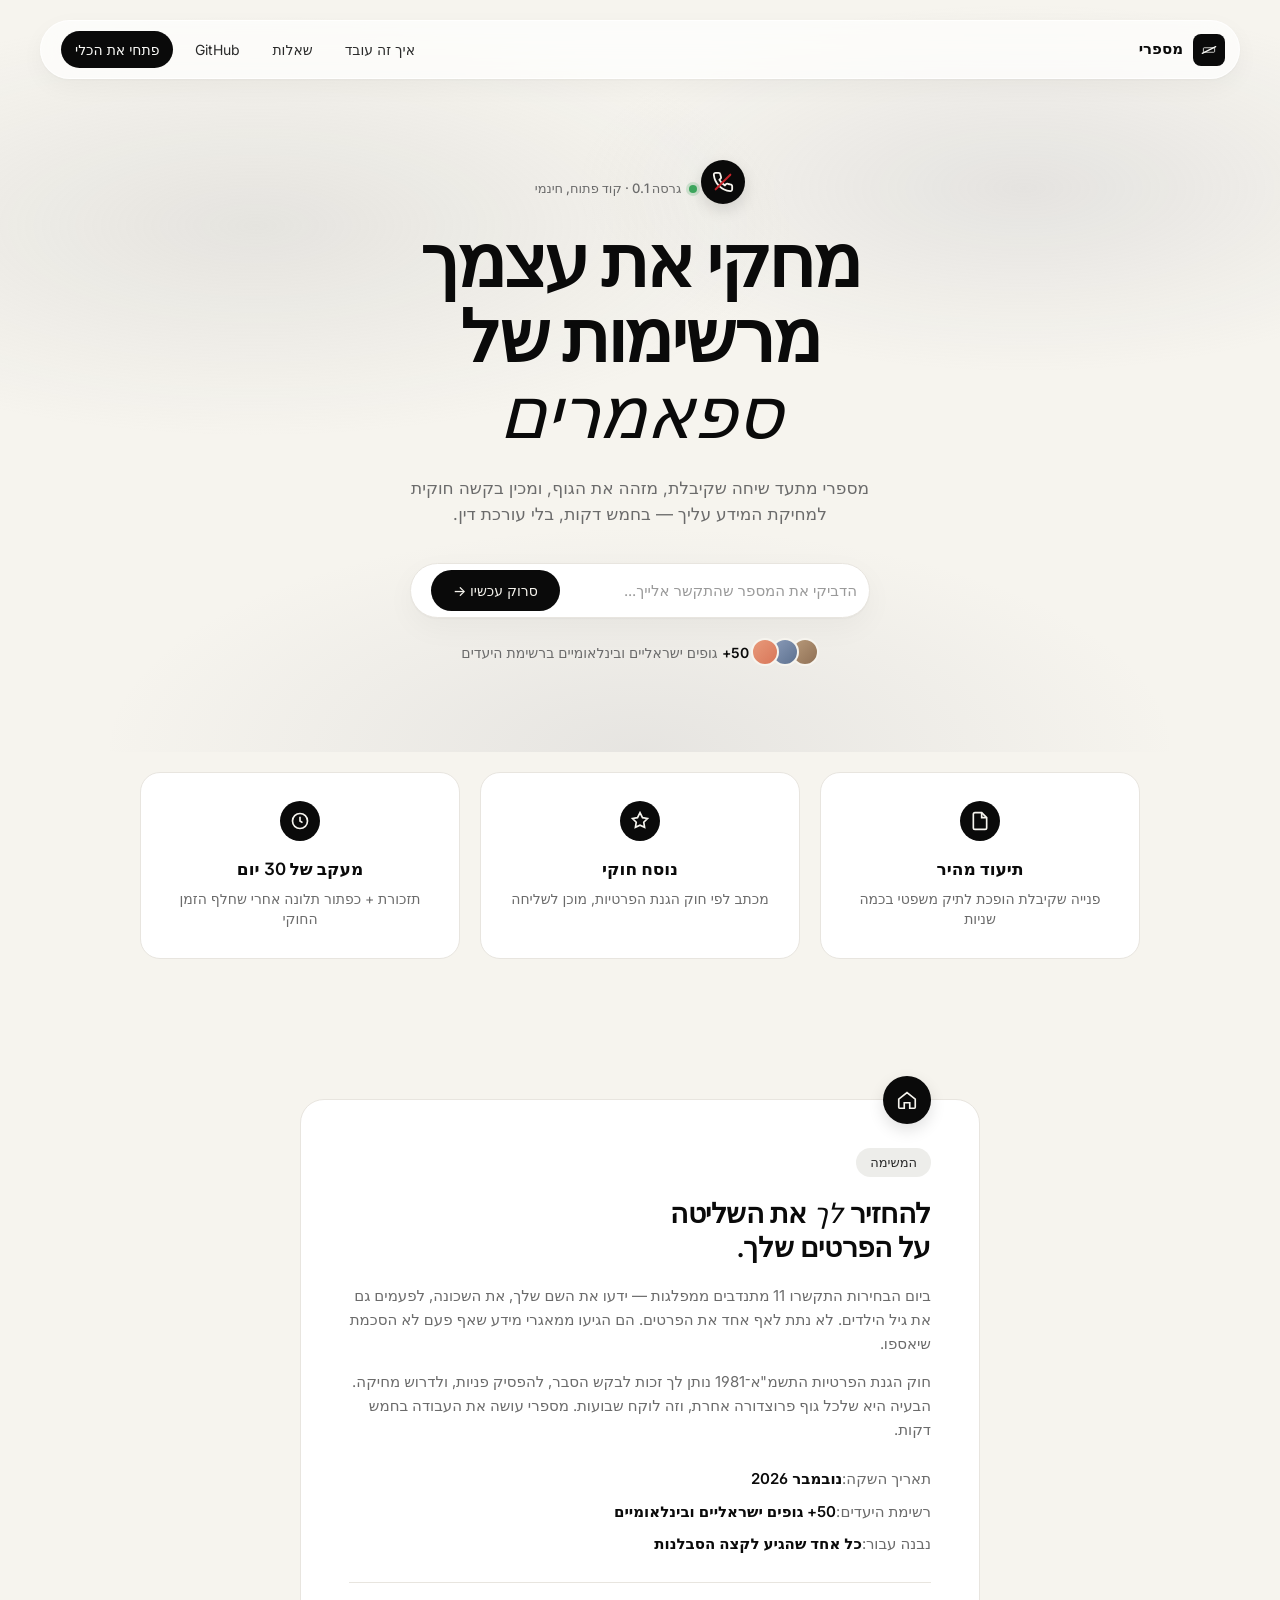
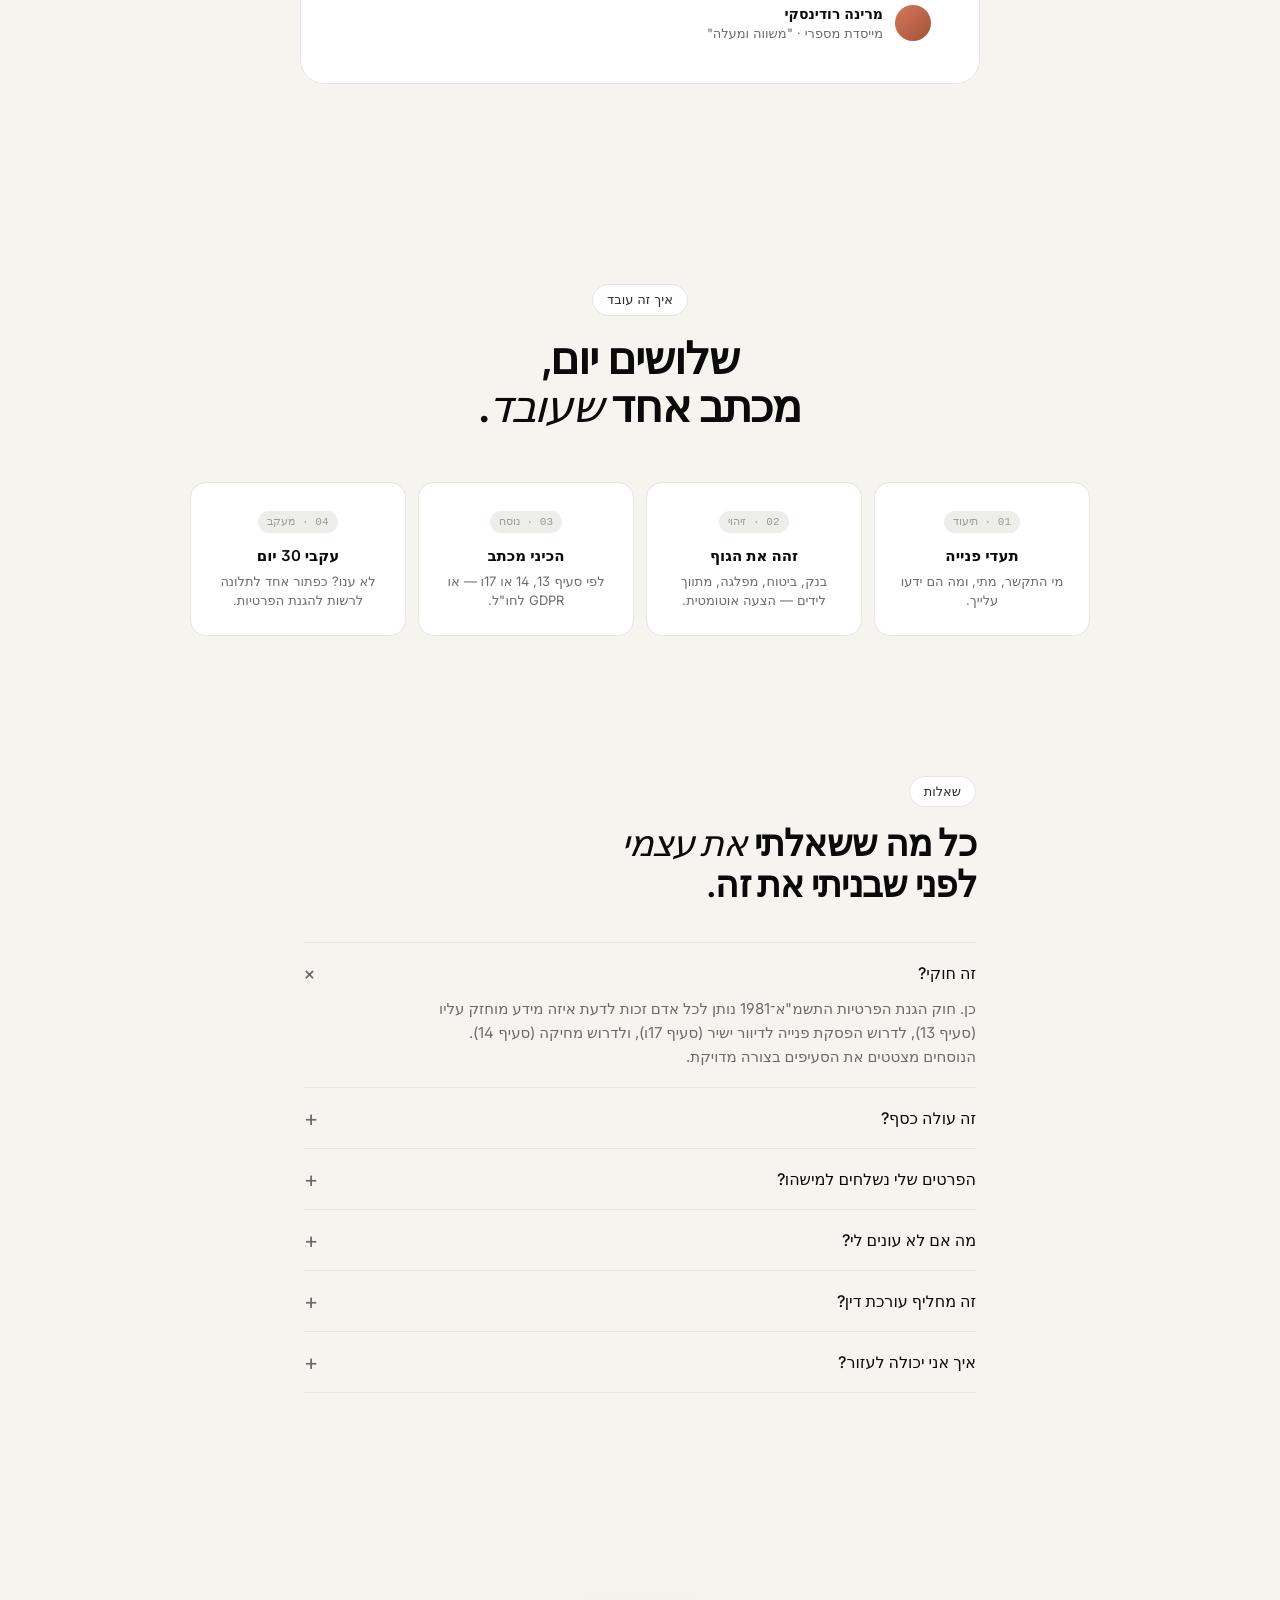
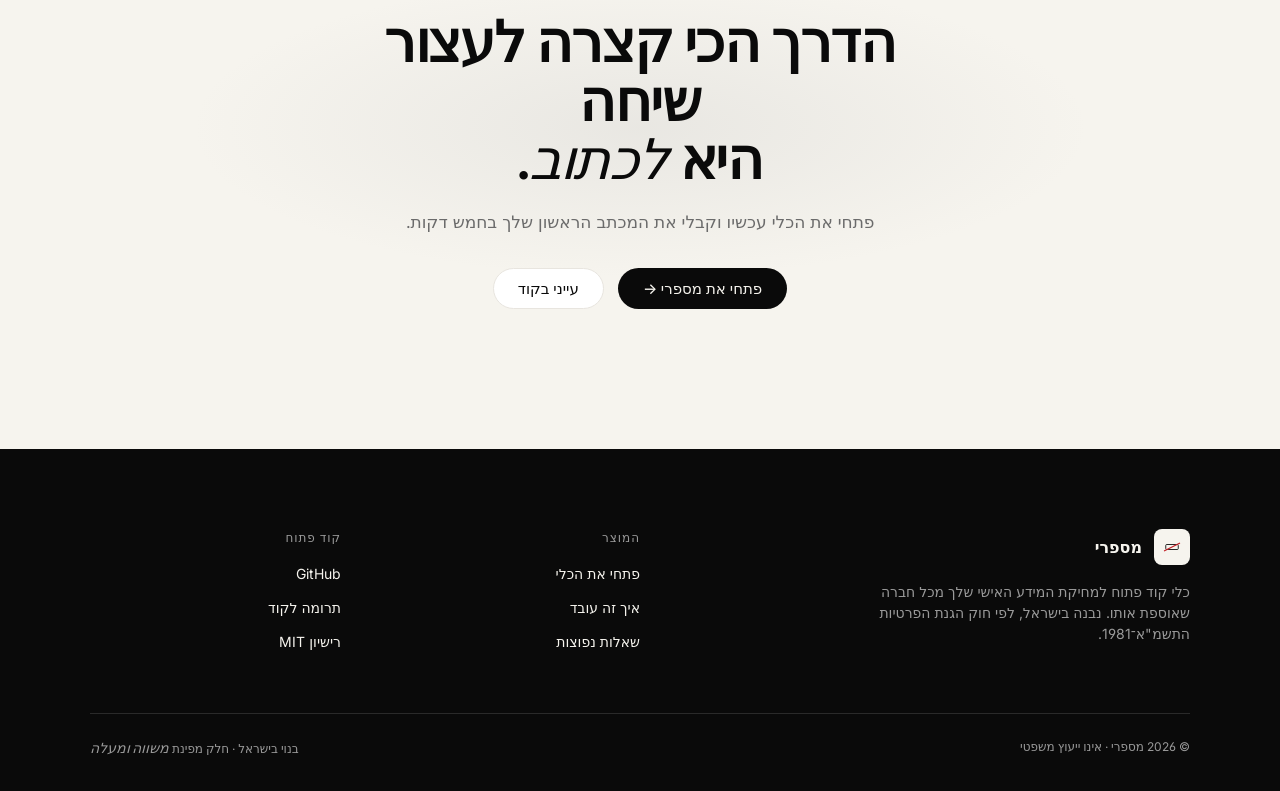
==== commit 3b33b292: "redesign: landing — waitlist/SaaS-launch aesthetic User wanted the light/airy centred waitlist-style" ====
--- a/index.html
+++ b/index.html
@@ -4,774 +4,691 @@
   <meta charset="utf-8" />
   <meta name="viewport" content="width=device-width, initial-scale=1" />
   <title>מספרי · בקשת מחיקה חוקית, בחמש דקות</title>
-  <meta name="description" content="כלי קוד פתוח לישראלים. מתעד פניות ספאם, מזהה את הגוף, ומכין בקשה חוקית למחיקת המידע לפי חוק הגנת הפרטיות ו-GDPR." />
-  <meta property="og:title" content="מספרי" />
-  <meta property="og:description" content="כלי קוד פתוח למחיקת המידע האישי שלך מכל חברה שאוספת אותו." />
+  <meta name="description" content="כלי קוד פתוח לישראלים. מכין בקשת מחיקה חוקית לכל חברה שמחזיקה את הפרטים שלך, לפי חוק הגנת הפרטיות ו-GDPR." />
   <link rel="preconnect" href="https://fonts.googleapis.com">
   <link rel="preconnect" href="https://fonts.gstatic.com" crossorigin>
-  <link href="https://fonts.googleapis.com/css2?family=Fraunces:ital,opsz,wght@0,9..144,300..700;1,9..144,400&family=Geist:wght@400;500;600&family=Geist+Mono:wght@400;500&display=swap" rel="stylesheet">
-  <link rel="icon" href="data:image/svg+xml,%3Csvg xmlns='http://www.w3.org/2000/svg' viewBox='0 0 32 32'%3E%3Crect width='32' height='32' rx='6' fill='%230a0a0a'/%3E%3Crect x='6' y='12' width='20' height='8' rx='1.5' stroke='%23f2eee2' stroke-width='1.4' fill='none'/%3E%3Cline x1='4' y1='22' x2='28' y2='10' stroke='%23c4242a' stroke-width='2.2' stroke-linecap='round'/%3E%3C/svg%3E" />
+  <link href="https://fonts.googleapis.com/css2?family=Fraunces:ital,opsz,wght@1,9..144,400;1,9..144,500&family=Instrument+Serif:ital@0;1&family=Inter:wght@400;500;600;700&display=swap" rel="stylesheet">
+  <link rel="icon" href="data:image/svg+xml,%3Csvg xmlns='http://www.w3.org/2000/svg' viewBox='0 0 32 32'%3E%3Crect width='32' height='32' rx='8' fill='%230a0a0a'/%3E%3Crect x='6' y='12' width='20' height='8' rx='1.5' stroke='%23fafaf7' stroke-width='1.4' fill='none'/%3E%3Cline x1='4' y1='22' x2='28' y2='10' stroke='%23fafaf7' stroke-width='2' stroke-linecap='round'/%3E%3C/svg%3E" />
   <style>
     :root {
+      --ground: #f6f4ee;
+      --ground-soft: #ededea;
+      --surface: #ffffff;
       --ink: #0a0a0a;
-      --ink-soft: #1a1a1a;
-      --ground: #f2eee2;
-      --ground-soft: #ebe6d6;
-      --paper: #ece6d4;
-      --mute: #6b6558;
-      --mute-soft: #8f8873;
-      --rule: #d8d1bd;
-      --accent: #c4242a;
-      --signal: #1d5fbf;
-      --dark-field: #0a0a0a;
+      --ink-soft: #2a2a2a;
+      --mute: #6b6b6b;
+      --mute-soft: #9a9a9a;
+      --rule: #e8e5df;
+      --rule-soft: #f0ede6;
+      --accent-green: #3ca55c;
+      --accent-red: #c4242a;
+      --accent-blue: #1d5fbf;
     }
     * { box-sizing: border-box; margin: 0; padding: 0; }
     html { scroll-behavior: smooth; }
     body {
-      font-family: 'Geist', -apple-system, system-ui, sans-serif;
+      font-family: 'Inter', -apple-system, system-ui, sans-serif;
       background: var(--ground);
       color: var(--ink);
       direction: rtl;
-      line-height: 1.55;
-      font-variant-numeric: tabular-nums;
+      line-height: 1.5;
       -webkit-font-smoothing: antialiased;
       overflow-x: hidden;
-    }
-    .mono { font-family: 'Geist Mono', 'SF Mono', monospace; }
-    .serif { font-family: 'Fraunces', Georgia, serif; font-weight: 400; }
-
-    ::selection { background: var(--ink); color: var(--ground); }
-
-    /* ====================== HERO ====================== */
-
+      font-feature-settings: "ss01", "cv11";
+    }
+    .serif { font-family: 'Instrument Serif', 'Fraunces', Georgia, serif; font-style: italic; font-weight: 400; }
+    .mono { font-family: ui-monospace, 'SF Mono', monospace; }
+
+    /* ============== TOP BAR ============== */
+    .topbar {
+      position: fixed;
+      top: 20px; left: 0; right: 0;
+      z-index: 50;
+      display: flex;
+      justify-content: center;
+      padding: 0 24px;
+      pointer-events: none;
+    }
+    .topbar-inner {
+      pointer-events: auto;
+      display: flex;
+      align-items: center;
+      justify-content: space-between;
+      gap: 24px;
+      width: 100%;
+      max-width: 1200px;
+      padding: 10px 14px 10px 20px;
+      background: rgba(255,255,255,0.7);
+      backdrop-filter: blur(16px) saturate(120%);
+      -webkit-backdrop-filter: blur(16px) saturate(120%);
+      border: 1px solid rgba(255,255,255,0.8);
+      border-radius: 999px;
+      box-shadow: 0 1px 3px rgba(0,0,0,0.04), 0 8px 24px rgba(0,0,0,0.04);
+    }
+    .topbar .brand {
+      display: flex; align-items: center; gap: 10px;
+      text-decoration: none; color: var(--ink);
+    }
+    .topbar .mark {
+      width: 32px; height: 32px;
+      display: grid; place-items: center;
+      background: var(--ink);
+      color: #fafaf7;
+      border-radius: 8px;
+    }
+    .topbar .mark svg { width: 18px; height: 18px; }
+    .topbar .brand-name { font-weight: 600; font-size: 15px; }
+    .topbar nav { display: flex; align-items: center; gap: 4px; font-size: 14px; }
+    .topbar nav a {
+      color: var(--ink-soft);
+      text-decoration: none;
+      padding: 8px 14px;
+      border-radius: 999px;
+      transition: background 0.15s, color 0.15s;
+    }
+    .topbar nav a:hover { background: rgba(10,10,10,0.05); }
+    .topbar nav a.cta {
+      background: var(--ink);
+      color: #fafaf7;
+      font-weight: 500;
+      margin-right: 4px;
+    }
+    .topbar nav a.cta:hover { background: #2a2a2a; }
+
+    /* ============== HERO ============== */
     .hero {
-      height: 100vh;
-      min-height: 720px;
-      background: var(--dark-field);
-      color: var(--ground);
       position: relative;
-      padding: 20px;
+      padding: 160px 24px 80px;
+      text-align: center;
       overflow: hidden;
     }
 
-    /* Top bar inside the dark field */
-    .hero-nav {
-      position: absolute;
-      top: 32px;
-      left: 32px;
-      right: 32px;
-      display: flex;
-      justify-content: space-between;
-      align-items: center;
-      z-index: 20;
-      font-size: 15px;
-    }
-    .hero-nav .nav-links {
-      display: flex;
-      gap: 32px;
-      align-items: center;
-    }
-    .hero-nav .nav-links a {
-      color: var(--ground);
-      text-decoration: none;
-      padding: 4px 0;
-      border-bottom: 1px solid transparent;
-      transition: border-color 0.15s;
-    }
-    .hero-nav .nav-links a:hover { border-color: var(--ground); }
-    .hero-nav .nav-links a.action { font-weight: 500; }
-    .hero-nav .nav-meta {
-      font-size: 13px;
-      color: var(--mute-soft);
-      font-family: 'Geist Mono', monospace;
-    }
-
-    /* The letter is the fixed left-half (47%), inset */
-    .hero-letter-stage {
-      position: absolute;
-      top: 20px;
-      right: 20px;        /* RTL: "left" in the sheet becomes right */
-      bottom: 20px;
-      width: calc(47% - 40px);
-      border-radius: 12px;
-      overflow: hidden;
-      background: var(--dark-field);
-      display: grid;
-      place-items: center;
-      padding: 48px;
-    }
-    .letter-doc {
-      width: 100%;
-      max-width: 420px;
-      aspect-ratio: 0.72;
-      background: var(--paper);
-      border-radius: 3px;
-      padding: 46px 42px;
-      font-size: 12.5px;
-      line-height: 1.75;
-      color: #1a1a1a;
-      box-shadow:
-        0 1px 0 rgba(0,0,0,0.3),
-        0 24px 48px rgba(0,0,0,0.5),
-        0 40px 80px rgba(0,0,0,0.35);
-      position: relative;
-      transform-origin: center;
-      animation: letter-land 0.9s cubic-bezier(.2,.7,.2,1) 200ms both;
-    }
-    @keyframes letter-land {
-      from { opacity: 0; transform: translateY(40px) rotate(-1.5deg); }
-      to   { opacity: 1; transform: translateY(0) rotate(0); }
-    }
-    .letter-doc .l-to {
-      font-size: 10.5px;
-      color: #6b6558;
-      margin-bottom: 10px;
-    }
-    .letter-doc .l-subject {
-      font-weight: 600;
-      margin-bottom: 20px;
-      font-size: 13.5px;
-      line-height: 1.4;
-    }
-    .letter-doc .l-body p { margin-bottom: 11px; }
-    .letter-doc .l-body ol {
-      margin-right: 18px;
-      margin-bottom: 11px;
-    }
-    .letter-doc .l-body ol li { margin-bottom: 4px; }
-    .strike {
-      position: relative;
-      display: inline;
-    }
-    .strike::after {
+    /* Atmospheric background (faded clouds/paper texture) */
+    .hero::before {
       content: '';
       position: absolute;
-      left: -2px; right: -2px;
-      top: 55%;
-      height: 2px;
-      background: var(--accent);
-      transform: scaleX(0);
-      transform-origin: right;
-      animation: letter-strike 1.4s cubic-bezier(.2,.7,.2,1) 1.6s forwards;
-    }
-    @keyframes letter-strike { to { transform: scaleX(1); } }
-    .letter-doc .l-sig {
-      margin-top: 18px;
-      font-family: 'Geist Mono', monospace;
-      font-size: 10.5px;
-      color: #6b6558;
-    }
-    .letter-doc .l-seal {
+      inset: 0;
+      background:
+        radial-gradient(ellipse 60% 40% at 20% 30%, rgba(180,180,180,0.25), transparent 70%),
+        radial-gradient(ellipse 50% 35% at 80% 25%, rgba(160,160,170,0.2), transparent 70%),
+        radial-gradient(ellipse 70% 50% at 50% 100%, rgba(140,140,150,0.15), transparent 60%);
+      pointer-events: none;
+      z-index: 0;
+    }
+    .hero > * { position: relative; z-index: 1; }
+
+    .hero .icon-chip {
+      width: 44px; height: 44px;
+      background: var(--ink);
+      color: var(--ground);
+      border-radius: 50%;
+      display: inline-grid;
+      place-items: center;
+      margin-bottom: 20px;
+      box-shadow: 0 6px 16px rgba(0,0,0,0.12);
+    }
+    .hero .icon-chip svg { width: 22px; height: 22px; }
+
+    .hero .beta-tag {
+      display: inline-flex;
+      align-items: center;
+      gap: 8px;
+      font-size: 13px;
+      color: var(--mute);
+      margin-bottom: 18px;
+      font-weight: 500;
+    }
+    .hero .beta-tag::before {
+      content: '';
+      width: 8px; height: 8px;
+      background: var(--accent-green);
+      border-radius: 50%;
+      box-shadow: 0 0 0 3px rgba(60,165,92,0.2);
+      animation: pulse 2s ease-in-out infinite;
+    }
+    @keyframes pulse {
+      0%, 100% { box-shadow: 0 0 0 3px rgba(60,165,92,0.2); }
+      50%      { box-shadow: 0 0 0 6px rgba(60,165,92,0.1); }
+    }
+
+    .hero h1 {
+      font-family: 'Inter', sans-serif;
+      font-size: clamp(42px, 5.6vw, 72px);
+      font-weight: 600;
+      letter-spacing: -0.03em;
+      line-height: 1.05;
+      max-width: 14ch;
+      margin: 0 auto 24px;
+      color: var(--ink);
+    }
+    .hero h1 em {
+      font-family: 'Instrument Serif', 'Fraunces', serif;
+      font-style: italic;
+      font-weight: 400;
+      letter-spacing: -0.02em;
+    }
+    .hero .sub {
+      font-size: 17px;
+      color: var(--mute);
+      max-width: 44ch;
+      margin: 0 auto 36px;
+      line-height: 1.55;
+    }
+
+    /* Pill input with inline button */
+    .pill-input {
+      display: flex;
+      align-items: center;
+      background: var(--surface);
+      border: 1px solid var(--rule);
+      border-radius: 999px;
+      padding: 6px 6px 6px 20px;
+      max-width: 460px;
+      margin: 0 auto 20px;
+      box-shadow: 0 1px 2px rgba(0,0,0,0.04), 0 10px 30px rgba(0,0,0,0.04);
+      transition: box-shadow 0.2s, border-color 0.2s;
+    }
+    .pill-input:focus-within {
+      border-color: var(--ink);
+      box-shadow: 0 1px 2px rgba(0,0,0,0.04), 0 14px 36px rgba(0,0,0,0.08);
+    }
+    .pill-input input {
+      flex: 1;
+      border: none;
+      outline: none;
+      background: transparent;
+      font-family: inherit;
+      font-size: 15px;
+      color: var(--ink);
+      padding: 10px 6px;
+      direction: rtl;
+    }
+    .pill-input input::placeholder { color: var(--mute-soft); }
+    .pill-input button {
+      background: var(--ink);
+      color: var(--ground);
+      border: none;
+      font-family: inherit;
+      font-size: 14px;
+      font-weight: 500;
+      padding: 12px 22px;
+      border-radius: 999px;
+      cursor: pointer;
+      transition: background 0.15s, transform 0.08s;
+      white-space: nowrap;
+    }
+    .pill-input button:hover { background: #2a2a2a; }
+    .pill-input button:active { transform: translateY(1px); }
+
+    .hero .social-proof {
+      display: inline-flex;
+      align-items: center;
+      gap: 10px;
+      font-size: 14px;
+      color: var(--mute);
+    }
+    .avatars {
+      display: flex;
+      flex-direction: row-reverse;
+    }
+    .avatars .avatar {
+      width: 28px; height: 28px;
+      border-radius: 50%;
+      border: 2px solid var(--ground);
+      margin-left: -8px;
+      background-size: cover;
+      background-position: center;
+    }
+    .avatars .avatar.a1 { background: linear-gradient(135deg, #e89a7a, #d87659); }
+    .avatars .avatar.a2 { background: linear-gradient(135deg, #8a9bb8, #5d718f); }
+    .avatars .avatar.a3 { background: linear-gradient(135deg, #b89a7a, #8f7055); }
+
+    /* ============== FEATURE CARDS ============== */
+    .features {
+      padding: 20px 24px 100px;
+    }
+    .features-grid {
+      max-width: 1000px;
+      margin: 0 auto;
+      display: grid;
+      grid-template-columns: repeat(3, 1fr);
+      gap: 20px;
+    }
+    .feat-card {
+      background: var(--surface);
+      border-radius: 20px;
+      padding: 28px 24px;
+      text-align: center;
+      border: 1px solid var(--rule);
+      position: relative;
+      transition: transform 0.2s ease, box-shadow 0.2s ease;
+    }
+    .feat-card:hover {
+      transform: translateY(-2px);
+      box-shadow: 0 8px 24px rgba(0,0,0,0.04);
+    }
+    .feat-card .f-icon {
+      width: 40px; height: 40px;
+      background: var(--ink);
+      color: var(--ground);
+      border-radius: 50%;
+      margin: 0 auto 16px;
+      display: grid; place-items: center;
+    }
+    .feat-card .f-icon svg { width: 20px; height: 20px; }
+    .feat-card h3 {
+      font-size: 17px;
+      font-weight: 600;
+      margin-bottom: 6px;
+      color: var(--ink);
+    }
+    .feat-card p {
+      font-size: 14px;
+      color: var(--mute);
+      line-height: 1.45;
+    }
+
+    /* ============== MISSION CARD ============== */
+    .mission {
+      padding: 40px 24px 120px;
+      position: relative;
+    }
+    .mission-card {
+      max-width: 680px;
+      margin: 0 auto;
+      background: var(--surface);
+      border: 1px solid var(--rule);
+      border-radius: 24px;
+      padding: 48px 48px 40px;
+      position: relative;
+    }
+    .mission-card .top-icon {
       position: absolute;
-      bottom: 34px;
-      left: 34px;
-      width: 68px; height: 68px;
-      border: 2px solid var(--accent);
+      top: -24px;
+      right: 48px;
+      width: 48px; height: 48px;
+      background: var(--ink);
+      color: var(--ground);
       border-radius: 50%;
       display: grid; place-items: center;
-      transform: rotate(-12deg);
-      color: var(--accent);
-      font-size: 9px;
-      text-align: center;
+      box-shadow: 0 6px 16px rgba(0,0,0,0.12);
+    }
+    .mission-card .top-icon svg { width: 22px; height: 22px; }
+    .mission-card .badge {
+      display: inline-block;
+      font-size: 13px;
+      color: var(--ink-soft);
+      background: var(--ground-soft);
+      padding: 5px 14px;
+      border-radius: 999px;
+      margin-bottom: 20px;
+      font-weight: 500;
+    }
+    .mission-card h2 {
+      font-family: 'Inter', sans-serif;
+      font-size: 28px;
+      font-weight: 600;
       line-height: 1.2;
+      letter-spacing: -0.015em;
+      margin-bottom: 20px;
+      color: var(--ink);
+    }
+    .mission-card h2 em {
+      font-family: 'Instrument Serif', serif;
+      font-style: italic;
+      font-weight: 400;
+    }
+    .mission-card p {
+      font-size: 15px;
+      color: var(--mute);
+      line-height: 1.6;
+      margin-bottom: 14px;
+    }
+    .mission-card .stats {
+      margin-top: 26px;
+      margin-bottom: 26px;
+      display: flex;
+      flex-direction: column;
+      gap: 10px;
+    }
+    .mission-card .stats .stat {
+      font-size: 15px;
+      color: var(--ink);
+    }
+    .mission-card .stats .stat strong {
       font-weight: 600;
-      opacity: 0;
-      animation: seal-stamp 0.35s cubic-bezier(.2,.7,.2,1) 2.3s forwards;
-    }
-    @keyframes seal-stamp {
-      from { opacity: 0; transform: rotate(-32deg) scale(0.4); }
-      to   { opacity: 1; transform: rotate(-12deg) scale(1); }
-    }
-
-    /* The supporting sentence, at 44% height, centred on the right half's axis */
-    .hero-sentence {
-      position: absolute;
-      left: 20px;          /* RTL: "right half" is the left half */
-      top: 44%;
-      transform: translateY(-50%);
-      width: calc(53% - 40px);
-      padding: 0 64px;
+      margin-left: 8px;
+    }
+    .mission-card .stats .stat span { color: var(--mute); }
+    .mission-card .signature {
       display: flex;
       align-items: center;
-      z-index: 15;
-    }
-    .hero-sentence p {
-      font-family: 'Fraunces', Georgia, serif;
-      font-size: 32px;
+      gap: 12px;
+      padding-top: 20px;
+      border-top: 1px solid var(--rule);
+    }
+    .mission-card .signature .avatar {
+      width: 36px; height: 36px;
+      border-radius: 50%;
+      background: linear-gradient(135deg, #d87659, #a0543b);
+    }
+    .mission-card .signature .s-name { font-size: 14px; font-weight: 600; color: var(--ink); }
+    .mission-card .signature .s-title { font-size: 13px; color: var(--mute); }
+
+    /* ============== HOW IT WORKS ============== */
+    .how {
+      padding: 80px 24px 120px;
+      text-align: center;
+      position: relative;
+    }
+    .how .eyebrow {
+      display: inline-block;
+      font-size: 13px;
+      color: var(--ink-soft);
+      background: var(--surface);
+      padding: 5px 14px;
+      border-radius: 999px;
+      border: 1px solid var(--rule);
+      margin-bottom: 18px;
+    }
+    .how h2 {
+      font-family: 'Inter', sans-serif;
+      font-size: clamp(32px, 4vw, 44px);
+      font-weight: 600;
+      letter-spacing: -0.025em;
+      line-height: 1.1;
+      max-width: 18ch;
+      margin: 0 auto 50px;
+    }
+    .how h2 em {
+      font-family: 'Instrument Serif', serif;
+      font-style: italic;
       font-weight: 400;
-      line-height: 1.25;
-      max-width: 26ch;
-      color: var(--ground);
-      letter-spacing: -0.015em;
-      animation: fade-rise 0.7s cubic-bezier(.2,.7,.2,1) 600ms both;
-    }
-    @keyframes fade-rise {
-      from { opacity: 0; transform: translateY(16px); }
-      to   { opacity: 1; transform: translateY(0); }
-    }
-
-    /* The wordmark runs along the bottom, overlapping the letter */
-    .hero-wordmark {
-      position: absolute;
-      left: 20px;
-      right: calc(47% - 100px);   /* overlaps the letter by ~10% viewport */
-      bottom: 24px;
-      font-family: 'Fraunces', Georgia, serif;
-      font-size: clamp(120px, 14vw, 220px);
-      font-weight: 300;
-      letter-spacing: -0.05em;
-      line-height: 0.9;
-      color: var(--ground);
-      z-index: 10;
-      pointer-events: none;
-      mix-blend-mode: difference;
-      white-space: nowrap;
-      animation: fade-rise 1s cubic-bezier(.2,.7,.2,1) 900ms both;
-    }
-
-    /* ====================== GLOBAL SECTION ====================== */
-
-    .page {
-      background: var(--ground);
+    }
+    .steps {
+      max-width: 900px;
+      margin: 0 auto;
+      display: grid;
+      grid-template-columns: repeat(4, 1fr);
+      gap: 12px;
+    }
+    .step-card {
+      background: var(--surface);
+      border: 1px solid var(--rule);
+      border-radius: 16px;
+      padding: 24px 20px;
+      text-align: center;
       position: relative;
-      padding: 0;
-    }
-
-    /* ====================== 1. INTRO — narrow column, empty field ====================== */
-
-    .intro {
-      padding: 160px 0;
-      position: relative;
-    }
-    .intro-col {
-      width: 340px;
-      max-width: 85%;
-      margin-right: 15vw;      /* RTL — "left edge at 15%" mirrored */
-    }
-    .intro-col p {
-      font-size: 16px;
-      line-height: 1.6;
-      margin-bottom: 20px;
-    }
-    .intro-col p:first-child {
-      font-weight: 500;
-      color: var(--ink);
-      font-size: 17px;
-    }
-    .intro-col p:not(:first-child) { color: var(--mute); }
-    .intro-col .quiet-mark {
-      display: block;
-      margin-bottom: 36px;
-      font-family: 'Fraunces', Georgia, serif;
-      font-style: italic;
-      font-size: 13px;
+      transition: transform 0.2s ease;
+    }
+    .step-card:hover { transform: translateY(-2px); }
+    .step-card .step-num {
+      display: inline-block;
+      font-size: 11px;
       color: var(--mute-soft);
-      letter-spacing: 0.02em;
-    }
-
-    /* ====================== 2. HOW IT WORKS — run-in column ====================== */
-
-    .how {
-      padding: 160px 0;
       background: var(--ground-soft);
-    }
-    .how-inner {
-      width: 560px;
-      max-width: 90%;
-      margin: 0 auto;
-      margin-right: 30%;    /* "starts at about 30% of the viewport width" — RTL mirror */
-    }
-    .how-head {
-      font-family: 'Fraunces', Georgia, serif;
-      font-size: 36px;
-      font-weight: 400;
-      letter-spacing: -0.015em;
-      line-height: 1.15;
-      margin-bottom: 56px;
-      color: var(--ink);
-    }
-    .how-stage {
-      margin-bottom: 64px;
-    }
-    .how-stage p {
-      font-size: 18px;
-      line-height: 1.6;
-      color: var(--mute);
-    }
-    .how-stage p .run-in {
+      padding: 3px 9px;
+      border-radius: 999px;
+      margin-bottom: 12px;
+      font-family: ui-monospace, monospace;
+    }
+    .step-card h4 {
+      font-size: 15px;
       font-weight: 600;
       color: var(--ink);
-    }
-    .how-stage .evidence {
-      margin-top: 20px;
-      padding: 18px 22px;
-      background: var(--ground);
-      border-radius: 4px;
-      font-family: 'Geist Mono', monospace;
+      margin-bottom: 4px;
+    }
+    .step-card p {
       font-size: 13px;
       color: var(--mute);
+      line-height: 1.5;
+    }
+
+    /* ============== BIG CTA ============== */
+    .big-cta {
+      padding: 100px 24px 140px;
+      text-align: center;
       position: relative;
-    }
-    .how-stage .evidence .ev-label {
-      position: absolute;
-      top: -9px;
-      right: 16px;
-      background: var(--ground-soft);
-      padding: 0 8px;
-      font-size: 10px;
-      color: var(--mute-soft);
-      text-transform: lowercase;
-      letter-spacing: 0.05em;
-    }
-    .how-stage .evidence .ev-line {
-      display: flex;
-      justify-content: space-between;
-      padding: 3px 0;
-    }
-    .how-stage .evidence .ev-line .k { color: var(--ink); }
-
-    /* ====================== 3. FEATURES — printed menu with scallop edges ====================== */
-
-    .features {
-      padding: 140px 0 160px;
-      background: var(--ink);
-      color: var(--ground);
-      position: relative;
-    }
-    .features-head {
-      font-family: 'Fraunces', Georgia, serif;
-      font-size: 36px;
-      font-weight: 400;
-      text-align: center;
-      margin-bottom: 72px;
-      letter-spacing: -0.015em;
-      color: var(--ground);
-    }
-    .menu-sheet {
-      width: 560px;
-      max-width: 92%;
-      margin: 0 auto;
-      background: var(--paper);
-      color: var(--ink);
-      padding: 56px 48px;
-      position: relative;
-      font-family: 'Fraunces', Georgia, serif;
-      /* Scallop edges via SVG masks */
-    }
-    .menu-sheet::before,
-    .menu-sheet::after {
+      overflow: hidden;
+    }
+    .big-cta::before {
       content: '';
       position: absolute;
-      left: 0; right: 0;
-      height: 10px;
-      background: var(--ink);
-      -webkit-mask-size: 20px 20px;
-              mask-size: 20px 20px;
-      -webkit-mask-repeat: repeat-x;
-              mask-repeat: repeat-x;
-    }
-    .menu-sheet::before {
-      top: 0;
-      -webkit-mask-image: radial-gradient(circle at 10px 10px, transparent 7px, black 7.5px);
-              mask-image: radial-gradient(circle at 10px 10px, transparent 7px, black 7.5px);
-    }
-    .menu-sheet::after {
-      bottom: 0;
-      -webkit-mask-image: radial-gradient(circle at 10px 0, transparent 7px, black 7.5px);
-              mask-image: radial-gradient(circle at 10px 0, transparent 7px, black 7.5px);
-    }
-    .menu-sheet-head {
-      text-align: center;
-      font-size: 42px;
+      inset: 0;
+      background:
+        radial-gradient(ellipse 50% 40% at 50% 40%, rgba(180,180,180,0.2), transparent 70%);
+      pointer-events: none;
+    }
+    .big-cta > * { position: relative; }
+    .big-cta h2 {
+      font-family: 'Inter', sans-serif;
+      font-size: clamp(36px, 5vw, 56px);
+      font-weight: 600;
+      letter-spacing: -0.025em;
+      line-height: 1.05;
+      max-width: 16ch;
+      margin: 0 auto 20px;
+    }
+    .big-cta h2 em {
+      font-family: 'Instrument Serif', serif;
+      font-style: italic;
       font-weight: 400;
-      letter-spacing: -0.02em;
-      line-height: 1.1;
-      margin-bottom: 44px;
-      font-family: 'Fraunces', Georgia, serif;
-    }
-    .menu-sheet-head small {
-      display: block;
-      font-family: 'Fraunces', Georgia, serif;
-      font-style: italic;
-      font-size: 14px;
+    }
+    .big-cta .sub {
+      font-size: 17px;
       color: var(--mute);
-      margin-top: 10px;
-      font-weight: 400;
-    }
-    .m-group {
-      margin-bottom: 36px;
-    }
-    .m-group:last-child { margin-bottom: 0; }
-    .m-group h3 {
-      font-family: 'Geist', sans-serif;
-      font-size: 11px;
-      font-weight: 600;
-      letter-spacing: 0.08em;
-      text-transform: uppercase;
-      color: var(--mute);
-      margin-bottom: 14px;
-    }
-    .m-row {
-      display: flex;
-      align-items: baseline;
-      padding: 10px 0;
-      font-size: 17px;
-      font-family: 'Fraunces', Georgia, serif;
-    }
-    .m-row + .m-row { border-top: none; }
-    .m-row .m-name { font-weight: 400; color: var(--ink); }
-    .m-row .m-leader {
-      flex: 1;
-      margin: 0 12px;
-      border-bottom: 3px dotted var(--rule);
-      position: relative;
-      top: -4px;
-      min-width: 20px;
-    }
-    .m-row .m-count {
-      font-family: 'Geist Mono', monospace;
-      font-size: 14px;
-      color: var(--ink);
-      font-variant-numeric: tabular-nums;
-      font-weight: 500;
-    }
-
-    /* ====================== 4. STATS — quiet figure lines ====================== */
-
-    .stats {
-      padding: 160px 0;
-      background: var(--ground);
-    }
-    .stats-inner {
-      width: 760px;
-      max-width: 92%;
-      margin: 0 auto;
-    }
-    .stats-head {
-      font-family: 'Fraunces', Georgia, serif;
-      font-size: 32px;
-      font-weight: 400;
-      letter-spacing: -0.015em;
-      margin-bottom: 56px;
-      margin-right: 164px;   /* aligns with sentences' right edge */
-      color: var(--ink);
-    }
-    .stat-row {
-      display: grid;
-      grid-template-columns: 140px 1fr;
-      gap: 24px;
-      padding: 28px 0;
-      align-items: baseline;
-    }
-    .stat-row + .stat-row { border-top: 1px solid var(--rule); }
-    .stat-fig {
-      font-family: 'Fraunces', Georgia, serif;
-      font-size: 54px;
-      font-weight: 400;
-      text-align: left;
-      line-height: 1;
-      font-variant-numeric: tabular-nums;
-      color: var(--ink);
-      letter-spacing: -0.02em;
-    }
-    .stat-fig.signal { color: var(--signal); }
-    .stat-fig.accent { color: var(--accent); }
-    .stat-desc {
-      font-size: 17px;
-      line-height: 1.5;
-      color: var(--mute);
-      max-width: 48ch;
-    }
-
-    /* ====================== 5. FAQ — answers as reading text ====================== */
-
-    .faq {
-      padding: 160px 0;
-      background: var(--ground-soft);
-    }
-    .faq-grid {
-      max-width: 1100px;
-      margin: 0 auto;
-      padding: 0 24px;
-      display: grid;
-      grid-template-columns: 1fr 2fr;
-      gap: 72px;
-      align-items: start;
-    }
-    .faq-head {
-      font-family: 'Fraunces', Georgia, serif;
-      font-size: 32px;
-      font-weight: 400;
-      letter-spacing: -0.015em;
-      line-height: 1.15;
-    }
-    .faq-body {
-      columns: 2;
-      column-gap: 56px;
-    }
-    .faq-body .q {
-      break-inside: avoid;
-      margin-bottom: 20px;
-      font-size: 16px;
-      line-height: 1.55;
-    }
-    .faq-body .q .question {
-      font-weight: 600;
-      color: var(--ink);
-    }
-    .faq-body .q .answer {
-      color: var(--mute);
-    }
-
-    /* ====================== 6. CTA — almost empty screen ====================== */
-
-    .cta {
-      padding: 240px 0 180px;
-      background: var(--ground);
-      min-height: 80vh;
-      display: flex;
+      max-width: 44ch;
+      margin: 0 auto 32px;
+    }
+    .big-cta .cta-actions {
+      display: inline-flex;
       align-items: center;
-    }
-    .cta-inner {
-      width: 760px;
-      max-width: 92%;
-      margin: 0 auto;
-    }
-    .cta-sentence {
-      font-family: 'Fraunces', Georgia, serif;
-      font-size: 32px;
-      line-height: 1.25;
-      font-weight: 400;
-      max-width: 22ch;
-      color: var(--ink);
-      margin-bottom: 36px;
-      letter-spacing: -0.015em;
-    }
-    .cta-actions {
-      display: flex;
-      gap: 20px;
-      align-items: center;
-    }
-
+      gap: 14px;
+      flex-wrap: wrap;
+      justify-content: center;
+    }
     .btn {
       display: inline-flex;
       align-items: center;
       gap: 8px;
-      padding: 12px 20px;
+      padding: 12px 24px;
       font-size: 15px;
       font-weight: 500;
-      font-family: 'Geist', sans-serif;
-      border-radius: 4px;
+      font-family: inherit;
+      border-radius: 999px;
       border: 1px solid transparent;
       cursor: pointer;
       text-decoration: none;
-      transition: background 0.15s, color 0.15s, transform 0.08s;
       line-height: 1;
-    }
-    .btn-primary { background: var(--ink); color: var(--ground); border-color: var(--ink); }
-    .btn-primary:hover { background: #2a2a2a; }
-    .btn-primary:active { transform: translateY(1px); }
-    .btn-ghost { color: var(--ink); background: transparent; }
-    .btn-ghost:hover { color: var(--mute); }
-
-    /* ====================== 7. FOOTER — split: picture half + menu half ====================== */
-
-    footer.site-footer {
+      transition: all 0.15s;
+    }
+    .btn-dark { background: var(--ink); color: var(--ground); }
+    .btn-dark:hover { background: #2a2a2a; }
+    .btn-ghost { color: var(--ink); border-color: var(--rule); background: var(--surface); }
+    .btn-ghost:hover { border-color: var(--ink); }
+
+    /* ============== FAQ ============== */
+    .faq {
+      padding: 20px 24px 120px;
+      max-width: 720px;
+      margin: 0 auto;
+    }
+    .faq .eyebrow {
+      display: inline-block;
+      font-size: 13px;
+      color: var(--ink-soft);
+      background: var(--surface);
+      padding: 5px 14px;
+      border-radius: 999px;
+      border: 1px solid var(--rule);
+      margin-bottom: 16px;
+    }
+    .faq h2 {
+      font-family: 'Inter', sans-serif;
+      font-size: 36px;
+      font-weight: 600;
+      letter-spacing: -0.02em;
+      line-height: 1.15;
+      margin-bottom: 36px;
+    }
+    .faq h2 em {
+      font-family: 'Instrument Serif', serif;
+      font-style: italic;
+      font-weight: 400;
+    }
+    .faq-item {
+      border-top: 1px solid var(--rule);
+      padding: 18px 0;
+    }
+    .faq-item:last-child { border-bottom: 1px solid var(--rule); }
+    .faq-item summary {
+      cursor: pointer;
+      font-size: 16px;
+      font-weight: 500;
+      color: var(--ink);
+      list-style: none;
+      display: flex;
+      justify-content: space-between;
+      align-items: center;
+      gap: 12px;
+    }
+    .faq-item summary::-webkit-details-marker { display: none; }
+    .faq-item summary::after {
+      content: '+';
+      font-size: 22px;
+      font-weight: 400;
+      color: var(--mute);
+      transition: transform 0.2s;
+      line-height: 1;
+    }
+    .faq-item[open] summary::after { transform: rotate(45deg); }
+    .faq-item .a {
+      font-size: 15px;
+      color: var(--mute);
+      line-height: 1.6;
+      margin-top: 12px;
+      max-width: 60ch;
+    }
+
+    /* ============== FOOTER ============== */
+    footer {
       background: var(--ink);
       color: var(--ground);
+      padding: 80px 24px 32px;
+    }
+    .footer-inner {
+      max-width: 1100px;
+      margin: 0 auto;
+    }
+    .footer-top {
       display: grid;
-      grid-template-columns: 1fr 1fr;
-      min-height: 80vh;
-    }
-    .footer-plate {
-      background: var(--dark-field);
-      position: relative;
-      overflow: hidden;
-      display: grid;
-      place-items: center;
-      padding: 60px;
-    }
-    .footer-plate .big-mark {
-      font-family: 'Fraunces', Georgia, serif;
-      font-size: clamp(100px, 16vw, 240px);
-      font-weight: 300;
-      letter-spacing: -0.05em;
-      line-height: 0.9;
-      color: var(--ground);
-      text-align: center;
-    }
-    .footer-plate .big-mark small {
-      display: block;
-      font-family: 'Geist', sans-serif;
-      font-size: 13px;
-      color: var(--mute-soft);
-      letter-spacing: 0.08em;
-      margin-top: 24px;
-      font-weight: 400;
-      font-style: normal;
-    }
-    .footer-menu {
-      padding: 80px 60px;
-      display: flex;
-      flex-direction: column;
-      justify-content: space-between;
-    }
-    .footer-menu .top {
+      grid-template-columns: 2fr 1fr 1fr;
+      gap: 48px;
+      padding-bottom: 60px;
+      border-bottom: 1px solid #2a2a2a;
+    }
+    .footer-brand {
       display: flex;
       align-items: center;
       gap: 12px;
-      margin-bottom: 56px;
-    }
-    .footer-menu .top .fm-mark {
-      width: 32px; height: 32px;
-      display: grid; place-items: center;
+      margin-bottom: 16px;
+    }
+    .footer-brand .mark {
+      width: 36px; height: 36px;
       background: var(--ground);
       color: var(--ink);
-      border-radius: 6px;
-    }
-    .footer-menu .top .fm-mark svg { width: 20px; height: 20px; }
-    .footer-menu .links {
-      display: flex;
-      flex-direction: column;
-      gap: 6px;
-    }
-    .footer-menu .links a {
-      font-family: 'Fraunces', Georgia, serif;
-      font-size: clamp(32px, 2.6vw, 44px);
-      font-weight: 400;
+      border-radius: 8px;
+      display: grid; place-items: center;
+    }
+    .footer-brand .mark svg { width: 20px; height: 20px; }
+    .footer-brand .name { font-size: 16px; font-weight: 600; }
+    .footer-tag {
+      font-size: 14px;
+      color: var(--mute-soft);
+      max-width: 36ch;
+      line-height: 1.5;
+    }
+    .footer-col h5 {
+      font-size: 12px;
+      color: var(--mute-soft);
+      text-transform: uppercase;
+      letter-spacing: 0.08em;
+      font-weight: 500;
+      margin-bottom: 14px;
+    }
+    .footer-col ul { list-style: none; display: flex; flex-direction: column; gap: 10px; }
+    .footer-col a {
       color: var(--ground);
       text-decoration: none;
-      padding: 6px 0;
-      line-height: 1.1;
-      transition: transform 0.2s ease, color 0.2s ease;
-      display: inline-block;
-      transform-origin: right;
-    }
-    .footer-menu .links:hover a:not(:hover) { color: var(--mute-soft); }
-    .footer-menu .links a:hover { transform: translateX(-10px); }
-    .footer-menu .sub {
+      font-size: 14px;
+      transition: color 0.15s;
+    }
+    .footer-col a:hover { color: var(--mute-soft); }
+    .footer-bottom {
+      padding-top: 24px;
       display: flex;
-      gap: 56px;
-      margin-top: 48px;
-      font-size: 14px;
-      color: var(--mute-soft);
-    }
-    .footer-menu .sub strong { color: var(--ground); font-weight: 500; display: block; margin-bottom: 6px; }
-    .footer-menu .legal {
+      justify-content: space-between;
       font-size: 12px;
       color: var(--mute-soft);
-      margin-top: 32px;
-      padding-top: 24px;
-      border-top: 1px solid #2a2a2a;
-      display: flex;
-      justify-content: space-between;
-    }
-
-    /* ====================== REVEAL ANIMATIONS ====================== */
-
-    .reveal {
-      opacity: 0;
-      transform: translateY(20px);
-      transition: opacity 0.8s ease, transform 0.8s cubic-bezier(.2,.7,.2,1);
-    }
+    }
+    .footer-bottom span.serif { font-family: 'Instrument Serif', serif; font-size: 14px; }
+
+    /* ============== MOBILE ============== */
+    @media (max-width: 760px) {
+      .topbar { top: 12px; padding: 0 12px; }
+      .topbar-inner { padding: 8px 10px 8px 14px; gap: 12px; }
+      .topbar nav a:not(.cta) { display: none; }
+      .topbar .brand-name { display: none; }
+
+      .hero { padding: 120px 20px 48px; }
+      .hero h1 { font-size: 36px; max-width: 100%; }
+      .hero .sub { font-size: 16px; }
+      .pill-input { padding: 5px 5px 5px 16px; }
+      .pill-input button { padding: 10px 16px; font-size: 13px; }
+      .pill-input input { font-size: 14px; }
+
+      .features { padding: 10px 20px 60px; }
+      .features-grid { grid-template-columns: 1fr; gap: 12px; }
+
+      .mission { padding: 24px 20px 80px; }
+      .mission-card { padding: 36px 24px 28px; }
+      .mission-card .top-icon { right: 24px; }
+      .mission-card h2 { font-size: 24px; }
+
+      .how { padding: 60px 20px 80px; }
+      .how h2 { font-size: 28px; margin-bottom: 32px; }
+      .steps { grid-template-columns: 1fr 1fr; gap: 10px; }
+
+      .big-cta { padding: 60px 20px 80px; }
+      .big-cta h2 { font-size: 32px; }
+      .big-cta .sub { font-size: 16px; }
+
+      .faq { padding: 10px 20px 80px; }
+      .faq h2 { font-size: 26px; }
+
+      footer { padding: 56px 20px 24px; }
+      .footer-top { grid-template-columns: 1fr; gap: 32px; padding-bottom: 32px; }
+      .footer-bottom { flex-direction: column; gap: 8px; }
+    }
+
+    /* ============== MOTION ============== */
+    @keyframes rise {
+      from { opacity: 0; transform: translateY(14px); }
+      to   { opacity: 1; transform: translateY(0); }
+    }
+    .hero .icon-chip { animation: rise 0.5s cubic-bezier(.2,.7,.2,1) 0ms both; }
+    .hero .beta-tag  { animation: rise 0.5s cubic-bezier(.2,.7,.2,1) 80ms both; }
+    .hero h1         { animation: rise 0.6s cubic-bezier(.2,.7,.2,1) 160ms both; }
+    .hero .sub       { animation: rise 0.5s cubic-bezier(.2,.7,.2,1) 280ms both; }
+    .hero .pill-input{ animation: rise 0.5s cubic-bezier(.2,.7,.2,1) 380ms both; }
+    .hero .social-proof { animation: rise 0.5s cubic-bezier(.2,.7,.2,1) 460ms both; }
+
+    .reveal { opacity: 0; transform: translateY(20px); transition: opacity 0.7s ease, transform 0.7s cubic-bezier(.2,.7,.2,1); }
     .reveal.in { opacity: 1; transform: translateY(0); }
-    .reveal.d1 { transition-delay: 80ms; }
-    .reveal.d2 { transition-delay: 160ms; }
-    .reveal.d3 { transition-delay: 240ms; }
-    .reveal.d4 { transition-delay: 320ms; }
-
-    /* ====================== MOBILE ====================== */
-
-    @media (max-width: 900px) {
-      .hero {
-        height: auto;
-        min-height: 100vh;
-        padding: 12px;
-        padding-top: 72px;
-      }
-      .hero-nav {
-        top: 20px;
-        left: 20px;
-        right: 20px;
-      }
-      .hero-nav .nav-links { gap: 14px; font-size: 13px; }
-      .hero-nav .nav-links a:not(.action) { display: none; }
-      .hero-nav .nav-meta { display: none; }
-      .hero-letter-stage {
-        position: relative;
-        width: 100%;
-        top: 0; right: 0; bottom: 0; left: 0;
-        height: 60vh;
-        padding: 24px;
-        margin-bottom: 40px;
-      }
-      .letter-doc {
-        max-width: 280px;
-        padding: 26px 24px;
-        font-size: 11px;
-      }
-      .letter-doc .l-seal {
-        width: 54px; height: 54px;
-        bottom: 24px; left: 24px;
-        font-size: 8px;
-      }
-      .hero-sentence {
-        position: relative;
-        top: auto; left: auto;
-        width: 100%;
-        padding: 0 20px;
-        transform: none;
-        display: block;
-      }
-      .hero-sentence p {
-        font-size: 22px;
-        max-width: 100%;
-      }
-      .hero-wordmark {
-        position: relative;
-        right: auto; left: auto; bottom: auto;
-        font-size: 21vw;
-        padding: 40px 20px 20px;
-        mix-blend-mode: normal;
-        text-align: right;
-      }
-
-      .intro { padding: 72px 0; }
-      .intro-col { margin-right: 20px; width: calc(100% - 40px); }
-
-      .how { padding: 72px 20px; }
-      .how-inner { margin: 0; width: 100%; }
-      .how-head { font-size: 28px; margin-bottom: 36px; }
-      .how-stage p { font-size: 17px; }
-      .how-stage { margin-bottom: 44px; }
-
-      .features { padding: 72px 12px 96px; }
-      .menu-sheet { padding: 44px 24px; }
-      .menu-sheet-head { font-size: 32px; margin-bottom: 32px; }
-      .m-row { font-size: 15px; }
-      .m-row .m-count { font-size: 13px; }
-
-      .stats { padding: 72px 20px; }
-      .stats-head { margin-right: 100px; font-size: 26px; margin-bottom: 36px; }
-      .stat-row { grid-template-columns: 90px 1fr; gap: 16px; padding: 18px 0; }
-      .stat-fig { font-size: 36px; }
-      .stat-desc { font-size: 16px; }
-
-      .faq { padding: 72px 20px; }
-      .faq-grid { grid-template-columns: 1fr; gap: 28px; padding: 0; }
-      .faq-head { font-size: 26px; }
-      .faq-body { columns: 1; }
-
-      .cta { padding: 100px 20px 72px; min-height: 60vh; }
-      .cta-sentence { font-size: 24px; }
-
-      footer.site-footer { grid-template-columns: 1fr; min-height: auto; }
-      .footer-plate { padding: 60px 24px; }
-      .footer-menu { padding: 60px 24px; }
-      .footer-menu .links a { font-size: 32px; }
-      .footer-menu .sub { flex-direction: column; gap: 20px; }
-      .footer-menu .legal { flex-direction: column; gap: 8px; }
-    }
+    .reveal.d1 { transition-delay: 60ms; }
+    .reveal.d2 { transition-delay: 120ms; }
+    .reveal.d3 { transition-delay: 180ms; }
+    .reveal.d4 { transition-delay: 240ms; }
 
     @media (prefers-reduced-motion: reduce) {
       *, *::before, *::after {
@@ -784,219 +701,244 @@
 </head>
 <body>
 
-<!-- =================== HERO =================== -->
-<section class="hero" id="top">
-  <nav class="hero-nav">
-    <div class="nav-meta">מספרי · גרסה 0.1 · <a href="https://github.com/" style="color:inherit;">GitHub</a></div>
-    <div class="nav-links">
+<header class="topbar">
+  <div class="topbar-inner">
+    <a class="brand" href="#top">
+      <span class="mark" aria-label="מספרי">
+        <svg viewBox="0 0 32 32" fill="none">
+          <rect x="6" y="12" width="20" height="8" rx="1.5" stroke="currentColor" stroke-width="1.4"/>
+          <line x1="4" y1="22" x2="28" y2="10" stroke="currentColor" stroke-width="2" stroke-linecap="round"/>
+        </svg>
+      </span>
+      <span class="brand-name">מספרי</span>
+    </a>
+    <nav>
       <a href="#how">איך זה עובד</a>
-      <a href="#features">מה יש בפנים</a>
       <a href="#faq">שאלות</a>
-      <a href="app.html" class="action">פתחי את הכלי →</a>
+      <a href="https://github.com/" target="_blank">GitHub</a>
+      <a href="app.html" class="cta">פתחי את הכלי</a>
+    </nav>
+  </div>
+</header>
+
+<main id="top">
+
+  <!-- ============== HERO ============== -->
+  <section class="hero">
+    <div class="icon-chip" aria-hidden="true">
+      <svg viewBox="0 0 24 24" fill="none" stroke="currentColor" stroke-width="2">
+        <path d="M22 16.92V20a2 2 0 0 1-2.18 2A19.86 19.86 0 0 1 2 4.18 2 2 0 0 1 4 2h3.09a2 2 0 0 1 2 1.72c.13.9.37 1.76.72 2.57a2 2 0 0 1-.45 2.11l-1.27 1.27a16 16 0 0 0 6 6l1.27-1.27a2 2 0 0 1 2.11-.45c.81.35 1.67.59 2.57.72A2 2 0 0 1 22 16.92z"/>
+        <line x1="4" y1="20" x2="20" y2="4" stroke="#c4242a" stroke-width="2.2" stroke-linecap="round"/>
+      </svg>
     </div>
-  </nav>
-
-  <div class="hero-letter-stage">
-    <article class="letter-doc" aria-label="מכתב דרישה — נוסח מספרי">
-      <div class="l-to">אל: חברת ביטוח כללית בע"מ · privacy@example.co.il</div>
-      <div class="l-subject">דרישה להפסקת פניות ומחיקת מידע אישי</div>
-      <div class="l-body">
-        <p>שמי מרינה רודינסקי, ת.ז. <span class="mono">031234567</span>.</p>
-        <p>ביום 3.11.2026 נוצר איתי קשר טלפוני מטעמכם. בידי הפונה היה: <span class="strike">שמי המלא, השכונה שבה אני גרה, שם בן זוגי</span>.</p>
-        <p>בהתאם לסעיף 17ו לחוק הגנת הפרטיות, התשמ"א־1981, הריני דורשת:</p>
-        <ol>
-          <li>להפסיק מיידית כל פנייה אליי לצורכי דיוור ישיר.</li>
-          <li>למחוק את פרטיי מכל רשימת תפוצה או מאגר שיווקי.</li>
-          <li>לאשר בכתב את ביצוע המחיקה תוך 30 יום.</li>
-        </ol>
-        <p>המשך פניות לאחר מועד זה יהווה הפרה של החוק ויגרור פנייה לרשות להגנת הפרטיות.</p>
-      </div>
-      <div class="l-sig">— מרינה רודינסקי · 5.11.2026</div>
-      <div class="l-seal">נוסח<br/>מספרי<br/><strong>§17ו</strong></div>
-    </article>
-  </div>
-
-  <div class="hero-sentence">
-    <p>בקשה אחת, אחרי שלושים יום היא הופכת לתלונה. זו הדרך הקצרה ביותר להפסיק את השיחות.</p>
-  </div>
-
-  <div class="hero-wordmark">מספרי</div>
-</section>
-
-<!-- =================== PAGE =================== -->
-<main class="page">
-
-  <!-- 1. INTRO -->
-  <section class="intro">
-    <div class="intro-col reveal">
-      <span class="quiet-mark">— מדוע הכלי קיים</span>
-      <p>ביום הבחירות התקשרו 11 מתנדבים ממפלגות. הם ידעו את השם שלך, את השכונה, לפעמים גם את שמות הילדים.</p>
-      <p>לא נתת את הפרטים לאף אחד מהם. הם הגיעו ממאגרי מידע שאף פעם לא הסכמת שיאספו.</p>
-      <p>חוק הגנת הפרטיות התשמ"א־1981 נותן לך זכות לבקש הסבר, להפסיק פניות, ולדרוש מחיקה. הבעיה היא שלכל גוף פרוצדורה אחרת, וזה לוקח שבועות.</p>
-      <p>מספרי עושה את העבודה הזו בחמש דקות.</p>
+
+    <div class="beta-tag">גרסה 0.1 · קוד פתוח, חינמי</div>
+
+    <h1>מחקי את עצמך<br/>מרשימות של <em>ספאמרים</em></h1>
+
+    <p class="sub">מספרי מתעד שיחה שקיבלת, מזהה את הגוף, ומכין בקשה חוקית למחיקת המידע עליך — בחמש דקות, בלי עורכת דין.</p>
+
+    <form class="pill-input" onsubmit="event.preventDefault(); openApp();">
+      <input type="text" id="hero-input" placeholder="הדביקי את המספר שהתקשר אלייך..." />
+      <button type="submit">סרוק עכשיו →</button>
+    </form>
+
+    <div class="social-proof">
+      <div class="avatars" aria-hidden="true">
+        <div class="avatar a1"></div>
+        <div class="avatar a2"></div>
+        <div class="avatar a3"></div>
+      </div>
+      <span><strong style="color: var(--ink); font-weight: 600;">50+</strong> גופים ישראליים ובינלאומיים ברשימת היעדים</span>
     </div>
   </section>
 
-  <!-- 2. HOW IT WORKS -->
-  <section class="how" id="how">
-    <div class="how-inner">
-      <h2 class="how-head reveal">שלושים יום, ארבעה שלבים, מכתב אחד שהחוק מכיר בו.</h2>
-
-      <div class="how-stage reveal d1">
-        <p><span class="run-in">לתעד.</span> פנייה שקיבלת — מי התקשר, מתי, באיזה ערוץ, ומה הם ידעו עליך. סימון קצר, בלי להעלות פרטים רגישים.</p>
-        <div class="evidence">
-          <span class="ev-label">דוגמה</span>
-          <div class="ev-line"><span class="k">תאריך</span><span>3.11.2026</span></div>
-          <div class="ev-line"><span class="k">ערוץ</span><span>שיחה · מספר 073-XXXXXXX</span></div>
-          <div class="ev-line"><span class="k">ידעו</span><span>שם מלא, שכונה</span></div>
+  <!-- ============== FEATURES ============== -->
+  <section class="features">
+    <div class="features-grid">
+      <div class="feat-card reveal">
+        <div class="f-icon">
+          <svg viewBox="0 0 24 24" fill="none" stroke="currentColor" stroke-width="2">
+            <path d="M14 2H6a2 2 0 0 0-2 2v16a2 2 0 0 0 2 2h12a2 2 0 0 0 2-2V8z"/>
+            <polyline points="14 2 14 8 20 8"/>
+          </svg>
         </div>
-      </div>
-
-      <div class="how-stage reveal d2">
-        <p><span class="run-in">לזהות.</span> מתוך רשימה של חמישים וקצת גופים — מפלגות, בנקים, חברות ביטוח, סלולר, רשתות, לידים, מתווכי מידע בינלאומיים — הכלי מציע מי פנה. אם לא ברור, את בוחרת ידנית.</p>
-      </div>
-
-      <div class="how-stage reveal d3">
-        <p><span class="run-in">לנסח.</span> הכלי מכין מכתב לפי סעיף החוק המתאים: סעיף 13 לבירור מקור, 17ו להפסקת דיוור, 14 למחיקה. לגופים בחו"ל — נוסח GDPR באנגלית. כל הנוסחים ניתנים לעריכה לפני שליחה.</p>
-      </div>
-
-      <div class="how-stage reveal d4">
-        <p><span class="run-in">לעקוב.</span> כל תיק נפתח עם היסטוריה. אחרי 30 יום של שתיקה — החוק מחייב מענה — הכלי מתריע וכפתור אחד מכין תלונה לרשות להגנת הפרטיות.</p>
+        <h3>תיעוד מהיר</h3>
+        <p>פנייה שקיבלת הופכת לתיק משפטי בכמה שניות</p>
+      </div>
+      <div class="feat-card reveal d1">
+        <div class="f-icon">
+          <svg viewBox="0 0 24 24" fill="none" stroke="currentColor" stroke-width="2">
+            <path d="M12 2L15 8l6 1-4.5 4.5 1 6L12 17l-5.5 2.5 1-6L3 9l6-1z"/>
+          </svg>
+        </div>
+        <h3>נוסח חוקי</h3>
+        <p>מכתב לפי חוק הגנת הפרטיות, מוכן לשליחה</p>
+      </div>
+      <div class="feat-card reveal d2">
+        <div class="f-icon">
+          <svg viewBox="0 0 24 24" fill="none" stroke="currentColor" stroke-width="2">
+            <circle cx="12" cy="12" r="9"/>
+            <polyline points="12 7 12 12 15 14"/>
+          </svg>
+        </div>
+        <h3>מעקב של 30 יום</h3>
+        <p>תזכורת + כפתור תלונה אחרי שחלף הזמן החוקי</p>
       </div>
     </div>
   </section>
 
-  <!-- 3. FEATURES — printed menu -->
-  <section class="features" id="features">
-    <h2 class="features-head">מה יש בפנים</h2>
-    <div class="menu-sheet reveal">
-      <div class="menu-sheet-head">
-        הכלי
-        <small>מאי 2026 · גרסה 0.1</small>
-      </div>
-
-      <div class="m-group">
-        <h3>גופים ישראליים</h3>
-        <div class="m-row"><span class="m-name">מפלגות ומטות בחירות</span><span class="m-leader"></span><span class="m-count">12</span></div>
-        <div class="m-row"><span class="m-name">בנקים</span><span class="m-leader"></span><span class="m-count">5</span></div>
-        <div class="m-row"><span class="m-name">חברות ביטוח</span><span class="m-leader"></span><span class="m-count">5</span></div>
-        <div class="m-row"><span class="m-name">חברות סלולר ותקשורת</span><span class="m-leader"></span><span class="m-count">7</span></div>
-        <div class="m-row"><span class="m-name">רשתות קמעונאות ומועדוני לקוחות</span><span class="m-leader"></span><span class="m-count">5</span></div>
-        <div class="m-row"><span class="m-name">מתווכי לידים ישראליים</span><span class="m-leader"></span><span class="m-count">3</span></div>
-        <div class="m-row"><span class="m-name">גופים שחוו דליפת מידע</span><span class="m-leader"></span><span class="m-count">2</span></div>
-      </div>
-
-      <div class="m-group">
-        <h3>גופים בינלאומיים</h3>
-        <div class="m-row"><span class="m-name">מתווכי מידע (Acxiom, Experian…)</span><span class="m-leader"></span><span class="m-count">15</span></div>
-      </div>
-
-      <div class="m-group">
-        <h3>פעולות</h3>
-        <div class="m-row"><span class="m-name">סריקת מספרים לפי דפוסי VoIP</span><span class="m-leader"></span><span class="m-count">כלול</span></div>
-        <div class="m-row"><span class="m-name">שליחה המונית לקטגוריה שלמה</span><span class="m-leader"></span><span class="m-count">כלול</span></div>
-        <div class="m-row"><span class="m-name">ייצוא לרשימת חסימה (CSV)</span><span class="m-leader"></span><span class="m-count">כלול</span></div>
-        <div class="m-row"><span class="m-name">תלונה אוטומטית לרשות להגנת הפרטיות</span><span class="m-leader"></span><span class="m-count">כלול</span></div>
+  <!-- ============== MISSION ============== -->
+  <section class="mission">
+    <div class="mission-card reveal">
+      <div class="top-icon" aria-hidden="true">
+        <svg viewBox="0 0 24 24" fill="none" stroke="currentColor" stroke-width="1.8">
+          <path d="M3 11l9-7 9 7v9a1 1 0 01-1 1h-5v-6h-6v6H4a1 1 0 01-1-1z"/>
+        </svg>
+      </div>
+      <span class="badge">המשימה</span>
+      <h2>להחזיר <em>לך</em> את השליטה<br/>על הפרטים שלך.</h2>
+      <p>ביום הבחירות התקשרו 11 מתנדבים ממפלגות — ידעו את השם שלך, את השכונה, לפעמים גם את גיל הילדים. לא נתת לאף אחד את הפרטים. הם הגיעו ממאגרי מידע שאף פעם לא הסכמת שיאספו.</p>
+      <p>חוק הגנת הפרטיות התשמ"א־1981 נותן לך זכות לבקש הסבר, להפסיק פניות, ולדרוש מחיקה. הבעיה היא שלכל גוף פרוצדורה אחרת, וזה לוקח שבועות. מספרי עושה את העבודה בחמש דקות.</p>
+
+      <div class="stats">
+        <div class="stat"><span>תאריך השקה:</span><strong>נובמבר 2026</strong></div>
+        <div class="stat"><span>רשימת היעדים:</span><strong>50+ גופים ישראליים ובינלאומיים</strong></div>
+        <div class="stat"><span>נבנה עבור:</span><strong>כל אחד שהגיע לקצה הסבלנות</strong></div>
+      </div>
+
+      <div class="signature">
+        <div class="avatar"></div>
+        <div>
+          <div class="s-name">מרינה רודינסקי</div>
+          <div class="s-title">מייסדת מספרי · "משווה ומעלה"</div>
+        </div>
       </div>
     </div>
   </section>
 
-  <!-- 4. STATS -->
-  <section class="stats">
-    <div class="stats-inner">
-      <h2 class="stats-head reveal">במספרים</h2>
-      <div class="stat-row reveal d1">
-        <div class="stat-fig">970</div>
-        <div class="stat-desc">מתווכי מידע בינלאומיים שאוספים עלייך פרטים — לרובם לא נתת הסכמה.</div>
-      </div>
-      <div class="stat-row reveal d2">
-        <div class="stat-fig">30</div>
-        <div class="stat-desc">ימים — זמן המענה שהחוק נותן לגוף שקיבל בקשת מחיקה.</div>
-      </div>
-      <div class="stat-row reveal d3">
-        <div class="stat-fig">5</div>
-        <div class="stat-desc">סעיפי חוק הגנת הפרטיות שעליהם מתבססים נוסחי הבקשות.</div>
-      </div>
-      <div class="stat-row reveal d4">
-        <div class="stat-fig signal">0</div>
-        <div class="stat-desc">פרטים שלך שעוברים דרכנו. הכל נשמר בדפדפן שלך בלבד.</div>
+  <!-- ============== HOW IT WORKS ============== -->
+  <section class="how" id="how">
+    <span class="eyebrow">איך זה עובד</span>
+    <h2>שלושים יום,<br/>מכתב אחד <em>שעובד</em>.</h2>
+    <div class="steps">
+      <div class="step-card reveal">
+        <div class="step-num">01 · תיעוד</div>
+        <h4>תעדי פנייה</h4>
+        <p>מי התקשר, מתי, ומה הם ידעו עלייך.</p>
+      </div>
+      <div class="step-card reveal d1">
+        <div class="step-num">02 · זיהוי</div>
+        <h4>זהה את הגוף</h4>
+        <p>בנק, ביטוח, מפלגה, מתווך לידים — הצעה אוטומטית.</p>
+      </div>
+      <div class="step-card reveal d2">
+        <div class="step-num">03 · נוסח</div>
+        <h4>הכיני מכתב</h4>
+        <p>לפי סעיף 13, 14 או 17ו — או GDPR לחו"ל.</p>
+      </div>
+      <div class="step-card reveal d3">
+        <div class="step-num">04 · מעקב</div>
+        <h4>עקבי 30 יום</h4>
+        <p>לא ענו? כפתור אחד לתלונה לרשות להגנת הפרטיות.</p>
       </div>
     </div>
   </section>
 
-  <!-- 5. FAQ -->
+  <!-- ============== FAQ ============== -->
   <section class="faq" id="faq">
-    <div class="faq-grid">
-      <h2 class="faq-head reveal">שאלות שאני עצמי שאלתי לפני שבניתי את זה</h2>
-      <div class="faq-body reveal d1">
-        <p class="q"><span class="question">זה חוקי?</span> <span class="answer">כן. חוק הגנת הפרטיות התשמ"א־1981 נותן לכל אדם זכות לדעת איזה מידע מוחזק עליו, לדרוש הפסקת פנייה, ולדרוש מחיקה. הנוסחים מצטטים את הסעיפים הרלוונטיים.</span></p>
-        <p class="q"><span class="question">זה עולה כסף?</span> <span class="answer">לא. קוד פתוח, רישיון MIT, ללא הרשמה. שימוש אישי, מסחרי, הסבת הקוד — הכל מותר.</span></p>
-        <p class="q"><span class="question">הפרטים שלי נשלחים למישהו?</span> <span class="answer">לא. הכל נשמר ב־localStorage של הדפדפן. אין שרת, אין מסד נתונים, אין אנליטיקס.</span></p>
-        <p class="q"><span class="question">מה אם לא עונים לי?</span> <span class="answer">החוק מחייב מענה תוך 30 יום. הכלי מתריע כשעובר הזמן ומכין בלחיצה אחת טיוטה של תלונה לרשות להגנת הפרטיות.</span></p>
-        <p class="q"><span class="question">זה מחליף עורכת דין?</span> <span class="answer">לא. למקרה פרטני או לתביעה — התייעצי עם עו"ד. הכלי מכין את התיעוד שעו"ד תזדקק לו.</span></p>
-        <p class="q"><span class="question">איך אני יכולה לעזור?</span> <span class="answer">תרמו על ה־GitHub: הוספת גופים לרשימה, אימות של אימיילים שהשתנו, תרגום לערבית או לרוסית, תיקוני נוסח משפטי.</span></p>
-      </div>
+    <span class="eyebrow">שאלות</span>
+    <h2>כל מה ששאלתי <em>את עצמי</em><br/>לפני שבניתי את זה.</h2>
+
+    <details class="faq-item" open>
+      <summary>זה חוקי?</summary>
+      <p class="a">כן. חוק הגנת הפרטיות התשמ"א־1981 נותן לכל אדם זכות לדעת איזה מידע מוחזק עליו (סעיף 13), לדרוש הפסקת פנייה לדיוור ישיר (סעיף 17ו), ולדרוש מחיקה (סעיף 14). הנוסחים מצטטים את הסעיפים בצורה מדויקת.</p>
+    </details>
+    <details class="faq-item">
+      <summary>זה עולה כסף?</summary>
+      <p class="a">לא. קוד פתוח, רישיון MIT, ללא הרשמה, ללא פרסומות. שימוש אישי ומסחרי, הסבה של הקוד, שינוי — הכל מותר.</p>
+    </details>
+    <details class="faq-item">
+      <summary>הפרטים שלי נשלחים למישהו?</summary>
+      <p class="a">לא. הכל נשמר ב־localStorage של הדפדפן. אין שרת, אין מסד נתונים, אין אנליטיקס. אם תמחקי את הדפדפן — הנתונים ילכו איתו.</p>
+    </details>
+    <details class="faq-item">
+      <summary>מה אם לא עונים לי?</summary>
+      <p class="a">החוק מחייב מענה תוך 30 יום. הכלי מתריע כשעובר הזמן ומכין בלחיצה אחת טיוטה של תלונה לרשות להגנת הפרטיות.</p>
+    </details>
+    <details class="faq-item">
+      <summary>זה מחליף עורכת דין?</summary>
+      <p class="a">לא. למקרה פרטני, לתביעה, או למצב מורכב — התייעצי עם עו"ד. הכלי מכין את התיעוד שעו"ד תזדקק לו.</p>
+    </details>
+    <details class="faq-item">
+      <summary>איך אני יכולה לעזור?</summary>
+      <p class="a">תרמו ב־GitHub: הוספת גופים לרשימה, אימות של אימיילים שהשתנו, תרגום לערבית או לרוסית, תיקוני נוסח משפטי. כל שינוי עובר PR.</p>
+    </details>
+  </section>
+
+  <!-- ============== BIG CTA ============== -->
+  <section class="big-cta">
+    <h2>הדרך הכי קצרה לעצור שיחה<br/>היא <em>לכתוב</em>.</h2>
+    <p class="sub">פתחי את הכלי עכשיו וקבלי את המכתב הראשון שלך בחמש דקות.</p>
+    <div class="cta-actions">
+      <a href="app.html" class="btn btn-dark">פתחי את מספרי →</a>
+      <a href="https://github.com/" target="_blank" class="btn btn-ghost">עייני בקוד</a>
     </div>
   </section>
 
-  <!-- 6. CTA -->
-  <section class="cta">
-    <div class="cta-inner">
-      <p class="cta-sentence reveal">הדרך הכי קצרה לעצור שיחה שלא ביקשת — היא לכתוב.</p>
-      <div class="cta-actions reveal d1">
-        <a href="app.html" class="btn btn-primary">פתחי את מספרי →</a>
-        <a href="https://github.com/" class="btn btn-ghost" target="_blank">או עייני בקוד ב־GitHub</a>
+</main>
+
+<!-- ============== FOOTER ============== -->
+<footer>
+  <div class="footer-inner">
+    <div class="footer-top">
+      <div>
+        <div class="footer-brand">
+          <span class="mark">
+            <svg viewBox="0 0 32 32" fill="none">
+              <rect x="6" y="12" width="20" height="8" rx="1.5" stroke="currentColor" stroke-width="1.4"/>
+              <line x1="4" y1="22" x2="28" y2="10" stroke="#c4242a" stroke-width="2.2" stroke-linecap="round"/>
+            </svg>
+          </span>
+          <span class="name">מספרי</span>
+        </div>
+        <p class="footer-tag">כלי קוד פתוח למחיקת המידע האישי שלך מכל חברה שאוספת אותו. נבנה בישראל, לפי חוק הגנת הפרטיות התשמ"א־1981.</p>
+      </div>
+      <div class="footer-col">
+        <h5>המוצר</h5>
+        <ul>
+          <li><a href="app.html">פתחי את הכלי</a></li>
+          <li><a href="#how">איך זה עובד</a></li>
+          <li><a href="#faq">שאלות נפוצות</a></li>
+        </ul>
+      </div>
+      <div class="footer-col">
+        <h5>קוד פתוח</h5>
+        <ul>
+          <li><a href="https://github.com/" target="_blank">GitHub</a></li>
+          <li><a href="https://github.com/" target="_blank">תרומה לקוד</a></li>
+          <li><a href="https://github.com/" target="_blank">רישיון MIT</a></li>
+        </ul>
       </div>
     </div>
-  </section>
-
-</main>
-
-<!-- =================== FOOTER =================== -->
-<footer class="site-footer">
-  <div class="footer-plate">
-    <div class="big-mark">
-      מספרי
-      <small>· MISPARI · OPEN SOURCE ·</small>
-    </div>
-  </div>
-  <div class="footer-menu">
-    <div class="top">
-      <a href="#top" class="fm-mark" aria-label="לראש הדף">
-        <svg viewBox="0 0 32 32" fill="none">
-          <rect x="6" y="12" width="20" height="8" rx="1.5" stroke="currentColor" stroke-width="1.4"/>
-          <line x1="4" y1="22" x2="28" y2="10" stroke="#c4242a" stroke-width="2.2" stroke-linecap="round"/>
-        </svg>
-      </a>
-      <span style="font-size: 14px; color: var(--mute-soft);">גרסה 0.1 · 2026</span>
-    </div>
-    <div class="links">
-      <a href="app.html">פתחי את הכלי</a>
-      <a href="#how">איך זה עובד</a>
-      <a href="#features">מה יש בפנים</a>
-      <a href="#faq">שאלות</a>
-      <a href="https://github.com/" target="_blank">GitHub</a>
-    </div>
-    <div>
-      <div class="sub">
-        <div>
-          <strong>בנוי כחלק מ</strong>
-          "משווה ומעלה" — פינה שבה מוצאים כלים בקוד פתוח, בודקים אותם, ומעלים רעיון משלנו.
-        </div>
-        <div>
-          <strong>רישיון</strong>
-          MIT · חופשי לשימוש, שינוי והפצה.
-        </div>
-      </div>
-      <div class="legal">
-        <span>© 2026 · אינו ייעוץ משפטי</span>
-        <span>בנוי בישראל</span>
-      </div>
+    <div class="footer-bottom">
+      <span>© 2026 מספרי · אינו ייעוץ משפטי</span>
+      <span>בנוי בישראל · חלק מפינת <span class="serif">משווה ומעלה</span></span>
     </div>
   </div>
 </footer>
 
 <script>
+  // Open app with number prefilled
+  function openApp() {
+    const num = document.getElementById('hero-input').value.trim();
+    if (num) {
+      sessionStorage.setItem('mispari.prefill-number', num);
+    }
+    window.location.href = 'app.html';
+  }
+
+  // Reveal on scroll
   const io = new IntersectionObserver((entries) => {
     entries.forEach(e => {
       if (e.isIntersecting) {
@@ -1004,7 +946,7 @@
         io.unobserve(e.target);
       }
     });
-  }, { threshold: 0.1, rootMargin: '0px 0px -60px 0px' });
+  }, { threshold: 0.12, rootMargin: '0px 0px -60px 0px' });
   document.querySelectorAll('.reveal').forEach(el => io.observe(el));
 </script>
 
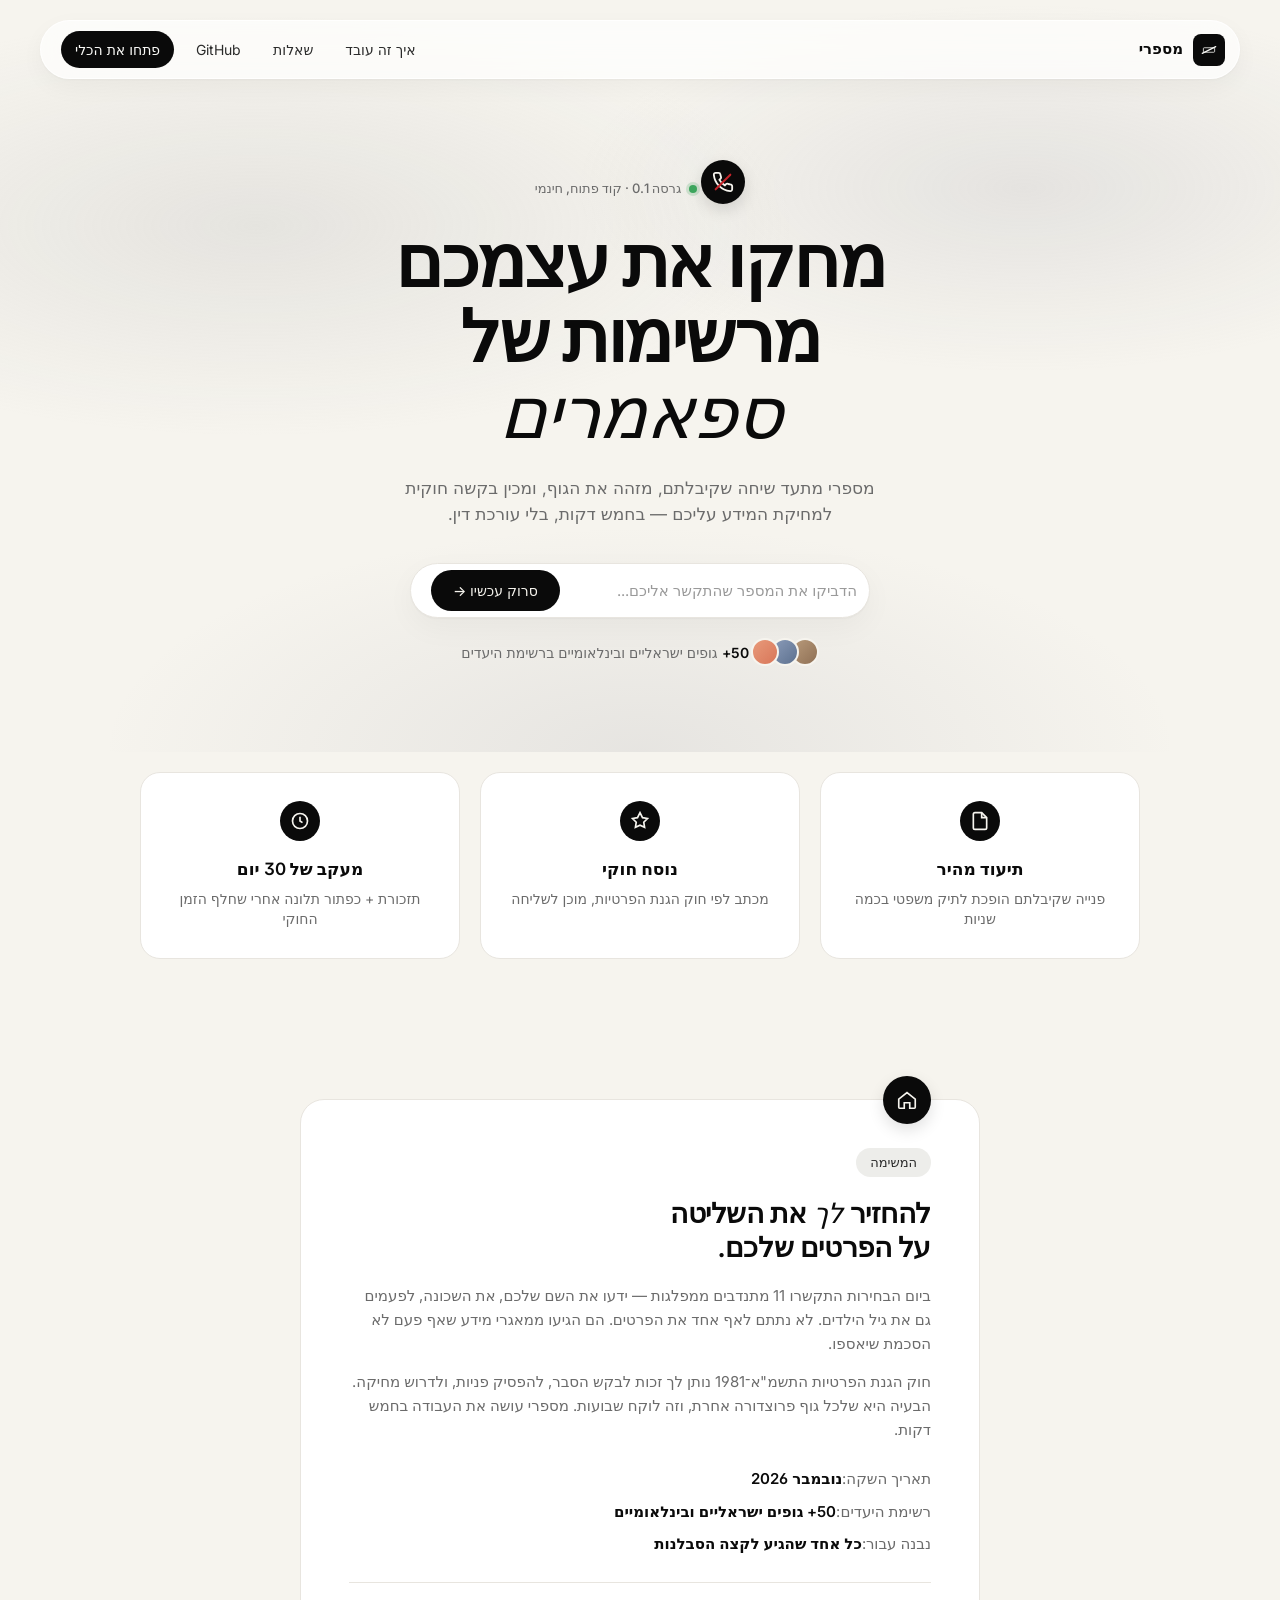
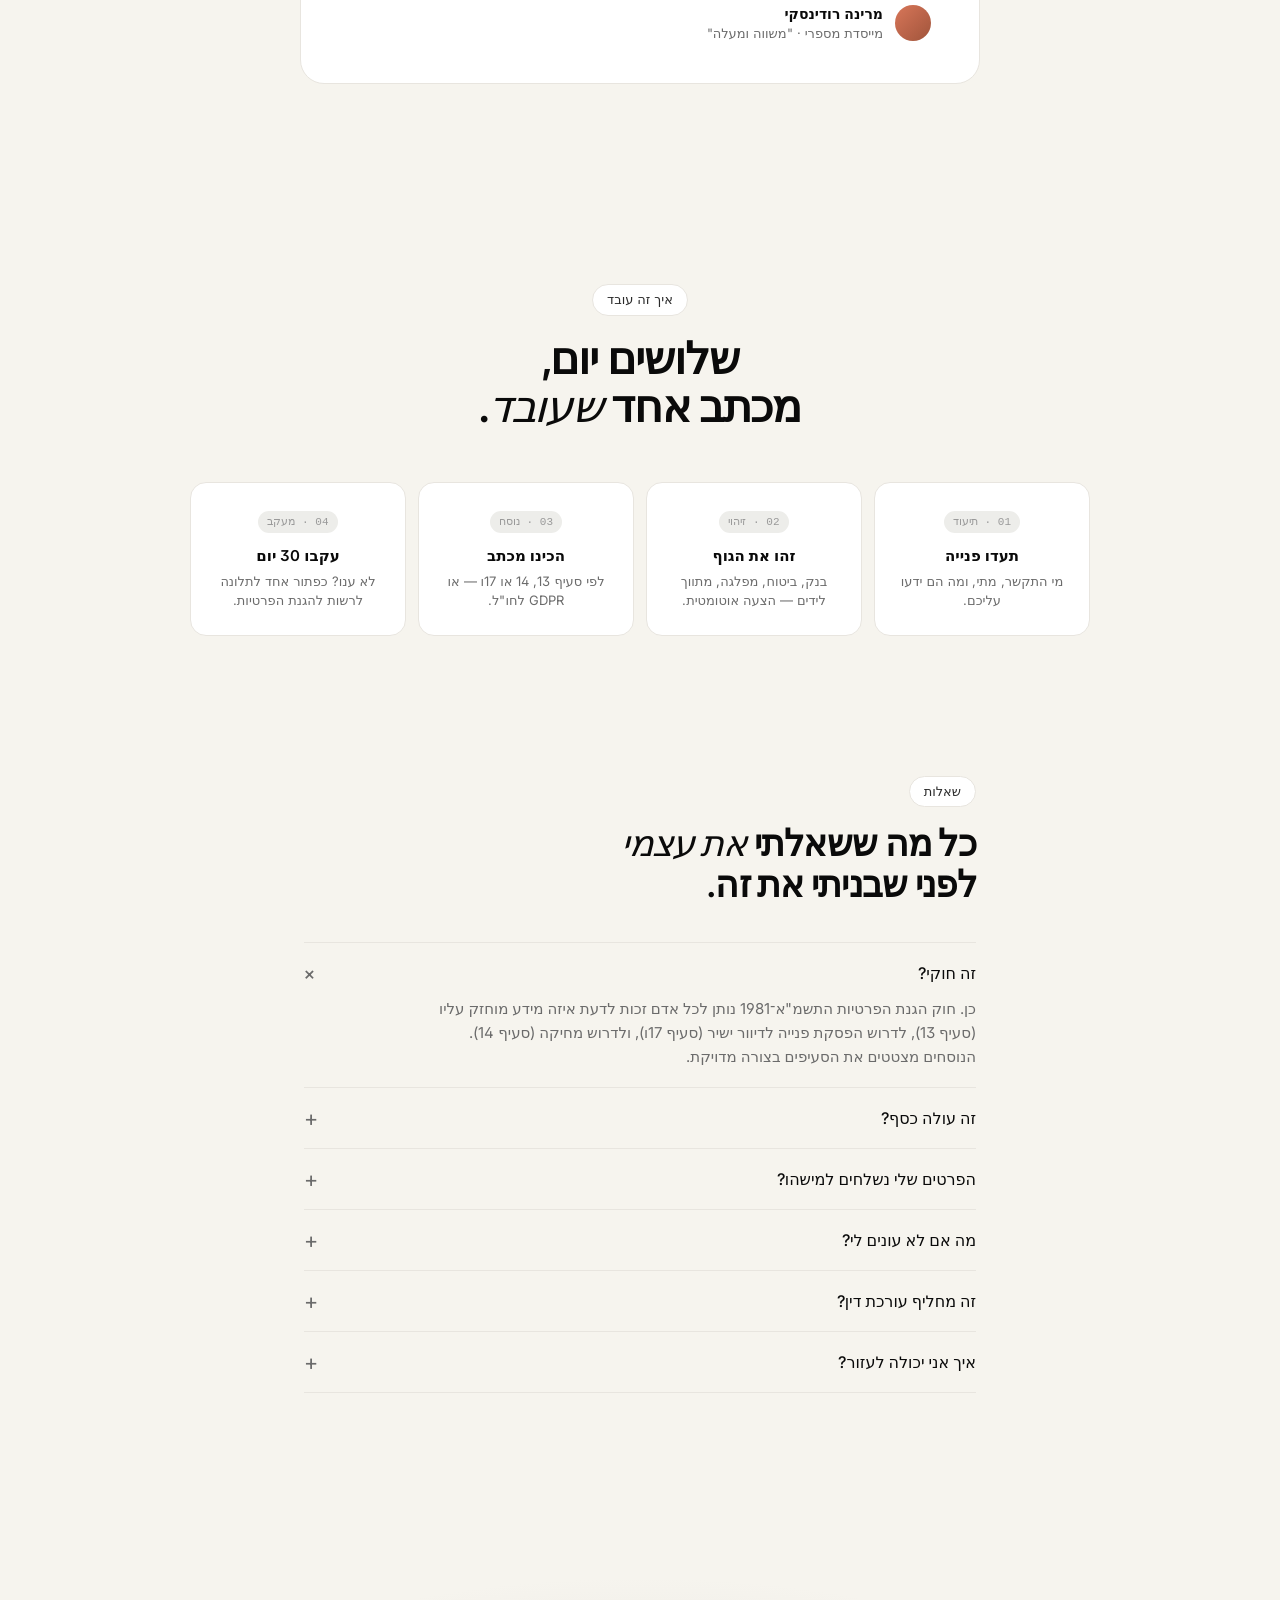
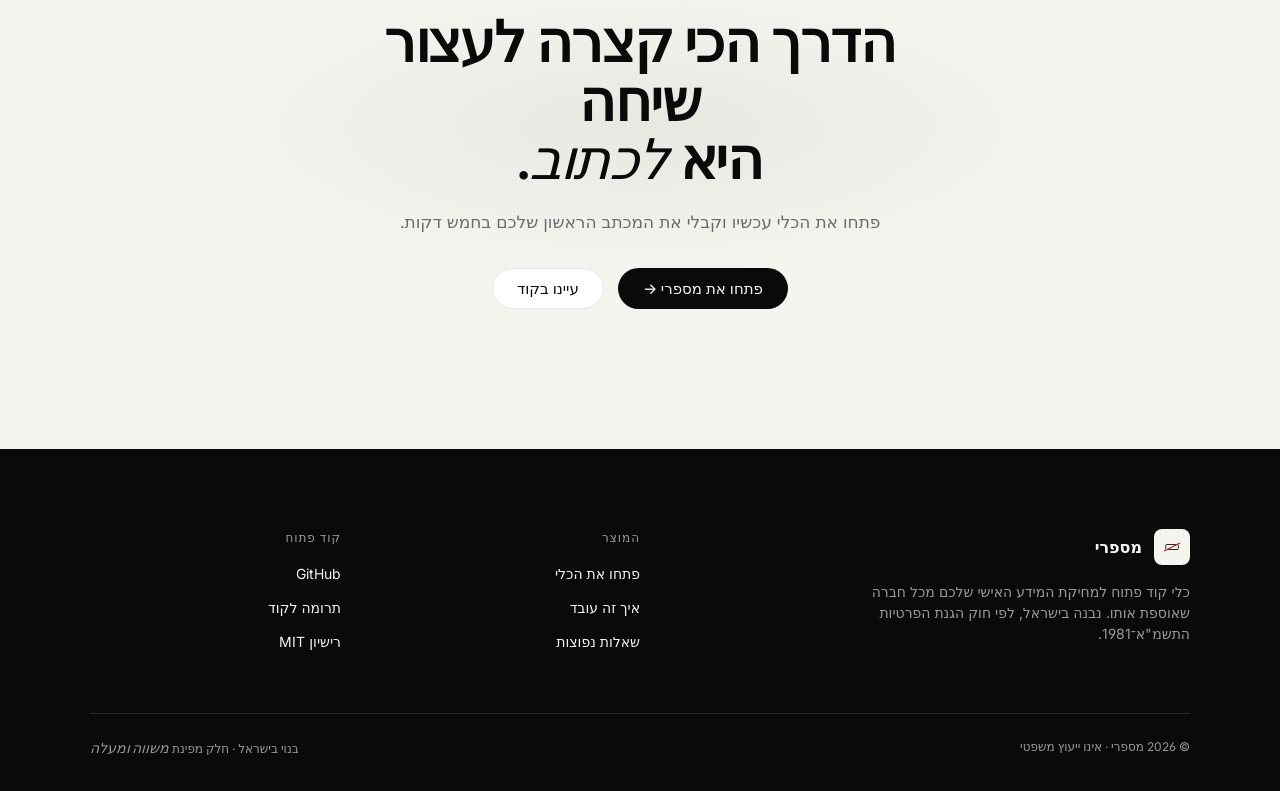
==== commit 1c61dab9: "copy: switch all user-addressed text from feminine to plural A civic open-source tool should address" ====
--- a/index.html
+++ b/index.html
@@ -4,7 +4,7 @@
   <meta charset="utf-8" />
   <meta name="viewport" content="width=device-width, initial-scale=1" />
   <title>מספרי · בקשת מחיקה חוקית, בחמש דקות</title>
-  <meta name="description" content="כלי קוד פתוח לישראלים. מכין בקשת מחיקה חוקית לכל חברה שמחזיקה את הפרטים שלך, לפי חוק הגנת הפרטיות ו-GDPR." />
+  <meta name="description" content="כלי קוד פתוח לישראלים. מכין בקשת מחיקה חוקית לכל חברה שמחזיקה את הפרטים שלכם, לפי חוק הגנת הפרטיות ו-GDPR." />
   <link rel="preconnect" href="https://fonts.googleapis.com">
   <link rel="preconnect" href="https://fonts.gstatic.com" crossorigin>
   <link href="https://fonts.googleapis.com/css2?family=Fraunces:ital,opsz,wght@1,9..144,400;1,9..144,500&family=Instrument+Serif:ital@0;1&family=Inter:wght@400;500;600;700&display=swap" rel="stylesheet">
@@ -716,7 +716,7 @@
       <a href="#how">איך זה עובד</a>
       <a href="#faq">שאלות</a>
       <a href="https://github.com/" target="_blank">GitHub</a>
-      <a href="app.html" class="cta">פתחי את הכלי</a>
+      <a href="app.html" class="cta">פתחו את הכלי</a>
     </nav>
   </div>
 </header>
@@ -734,12 +734,12 @@
 
     <div class="beta-tag">גרסה 0.1 · קוד פתוח, חינמי</div>
 
-    <h1>מחקי את עצמך<br/>מרשימות של <em>ספאמרים</em></h1>
-
-    <p class="sub">מספרי מתעד שיחה שקיבלת, מזהה את הגוף, ומכין בקשה חוקית למחיקת המידע עליך — בחמש דקות, בלי עורכת דין.</p>
+    <h1>מחקו את עצמכם<br/>מרשימות של <em>ספאמרים</em></h1>
+
+    <p class="sub">מספרי מתעד שיחה שקיבלתם, מזהה את הגוף, ומכין בקשה חוקית למחיקת המידע עליכם — בחמש דקות, בלי עורכת דין.</p>
 
     <form class="pill-input" onsubmit="event.preventDefault(); openApp();">
-      <input type="text" id="hero-input" placeholder="הדביקי את המספר שהתקשר אלייך..." />
+      <input type="text" id="hero-input" placeholder="הדביקו את המספר שהתקשר אליכם..." />
       <button type="submit">סרוק עכשיו →</button>
     </form>
 
@@ -764,7 +764,7 @@
           </svg>
         </div>
         <h3>תיעוד מהיר</h3>
-        <p>פנייה שקיבלת הופכת לתיק משפטי בכמה שניות</p>
+        <p>פנייה שקיבלתם הופכת לתיק משפטי בכמה שניות</p>
       </div>
       <div class="feat-card reveal d1">
         <div class="f-icon">
@@ -797,8 +797,8 @@
         </svg>
       </div>
       <span class="badge">המשימה</span>
-      <h2>להחזיר <em>לך</em> את השליטה<br/>על הפרטים שלך.</h2>
-      <p>ביום הבחירות התקשרו 11 מתנדבים ממפלגות — ידעו את השם שלך, את השכונה, לפעמים גם את גיל הילדים. לא נתת לאף אחד את הפרטים. הם הגיעו ממאגרי מידע שאף פעם לא הסכמת שיאספו.</p>
+      <h2>להחזיר <em>לך</em> את השליטה<br/>על הפרטים שלכם.</h2>
+      <p>ביום הבחירות התקשרו 11 מתנדבים ממפלגות — ידעו את השם שלכם, את השכונה, לפעמים גם את גיל הילדים. לא נתתם לאף אחד את הפרטים. הם הגיעו ממאגרי מידע שאף פעם לא הסכמת שיאספו.</p>
       <p>חוק הגנת הפרטיות התשמ"א־1981 נותן לך זכות לבקש הסבר, להפסיק פניות, ולדרוש מחיקה. הבעיה היא שלכל גוף פרוצדורה אחרת, וזה לוקח שבועות. מספרי עושה את העבודה בחמש דקות.</p>
 
       <div class="stats">
@@ -824,22 +824,22 @@
     <div class="steps">
       <div class="step-card reveal">
         <div class="step-num">01 · תיעוד</div>
-        <h4>תעדי פנייה</h4>
-        <p>מי התקשר, מתי, ומה הם ידעו עלייך.</p>
+        <h4>תעדו פנייה</h4>
+        <p>מי התקשר, מתי, ומה הם ידעו עליכם.</p>
       </div>
       <div class="step-card reveal d1">
         <div class="step-num">02 · זיהוי</div>
-        <h4>זהה את הגוף</h4>
+        <h4>זהו את הגוף</h4>
         <p>בנק, ביטוח, מפלגה, מתווך לידים — הצעה אוטומטית.</p>
       </div>
       <div class="step-card reveal d2">
         <div class="step-num">03 · נוסח</div>
-        <h4>הכיני מכתב</h4>
+        <h4>הכינו מכתב</h4>
         <p>לפי סעיף 13, 14 או 17ו — או GDPR לחו"ל.</p>
       </div>
       <div class="step-card reveal d3">
         <div class="step-num">04 · מעקב</div>
-        <h4>עקבי 30 יום</h4>
+        <h4>עקבו 30 יום</h4>
         <p>לא ענו? כפתור אחד לתלונה לרשות להגנת הפרטיות.</p>
       </div>
     </div>
@@ -860,7 +860,7 @@
     </details>
     <details class="faq-item">
       <summary>הפרטים שלי נשלחים למישהו?</summary>
-      <p class="a">לא. הכל נשמר ב־localStorage של הדפדפן. אין שרת, אין מסד נתונים, אין אנליטיקס. אם תמחקי את הדפדפן — הנתונים ילכו איתו.</p>
+      <p class="a">לא. הכל נשמר ב־localStorage של הדפדפן. אין שרת, אין מסד נתונים, אין אנליטיקס. אם תמחקו את הדפדפן — הנתונים ילכו איתו.</p>
     </details>
     <details class="faq-item">
       <summary>מה אם לא עונים לי?</summary>
@@ -868,7 +868,7 @@
     </details>
     <details class="faq-item">
       <summary>זה מחליף עורכת דין?</summary>
-      <p class="a">לא. למקרה פרטני, לתביעה, או למצב מורכב — התייעצי עם עו"ד. הכלי מכין את התיעוד שעו"ד תזדקק לו.</p>
+      <p class="a">לא. למקרה פרטני, לתביעה, או למצב מורכב — התייעצו עם עו"ד. הכלי מכין את התיעוד שעו"ד תזדקק לו.</p>
     </details>
     <details class="faq-item">
       <summary>איך אני יכולה לעזור?</summary>
@@ -879,10 +879,10 @@
   <!-- ============== BIG CTA ============== -->
   <section class="big-cta">
     <h2>הדרך הכי קצרה לעצור שיחה<br/>היא <em>לכתוב</em>.</h2>
-    <p class="sub">פתחי את הכלי עכשיו וקבלי את המכתב הראשון שלך בחמש דקות.</p>
+    <p class="sub">פתחו את הכלי עכשיו וקבלי את המכתב הראשון שלכם בחמש דקות.</p>
     <div class="cta-actions">
-      <a href="app.html" class="btn btn-dark">פתחי את מספרי →</a>
-      <a href="https://github.com/" target="_blank" class="btn btn-ghost">עייני בקוד</a>
+      <a href="app.html" class="btn btn-dark">פתחו את מספרי →</a>
+      <a href="https://github.com/" target="_blank" class="btn btn-ghost">עיינו בקוד</a>
     </div>
   </section>
 
@@ -902,12 +902,12 @@
           </span>
           <span class="name">מספרי</span>
         </div>
-        <p class="footer-tag">כלי קוד פתוח למחיקת המידע האישי שלך מכל חברה שאוספת אותו. נבנה בישראל, לפי חוק הגנת הפרטיות התשמ"א־1981.</p>
+        <p class="footer-tag">כלי קוד פתוח למחיקת המידע האישי שלכם מכל חברה שאוספת אותו. נבנה בישראל, לפי חוק הגנת הפרטיות התשמ"א־1981.</p>
       </div>
       <div class="footer-col">
         <h5>המוצר</h5>
         <ul>
-          <li><a href="app.html">פתחי את הכלי</a></li>
+          <li><a href="app.html">פתחו את הכלי</a></li>
           <li><a href="#how">איך זה עובד</a></li>
           <li><a href="#faq">שאלות נפוצות</a></li>
         </ul>
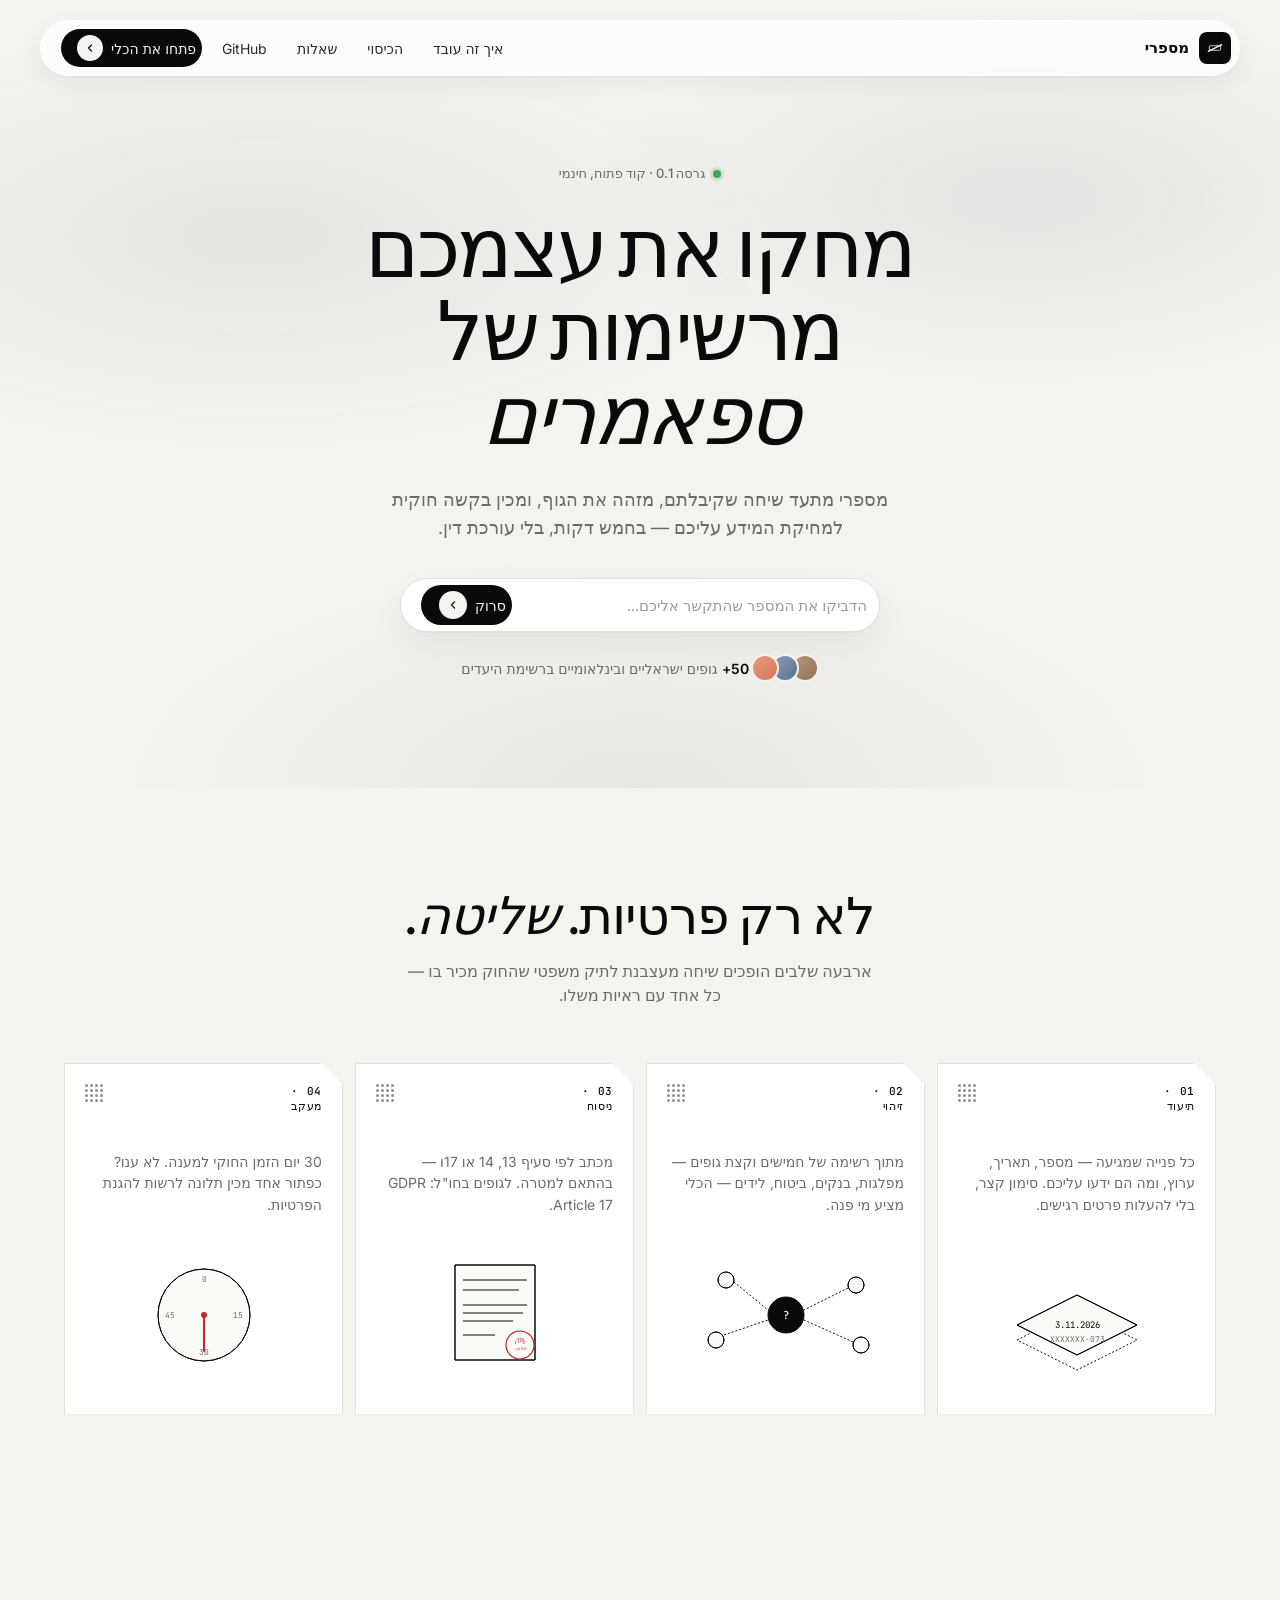
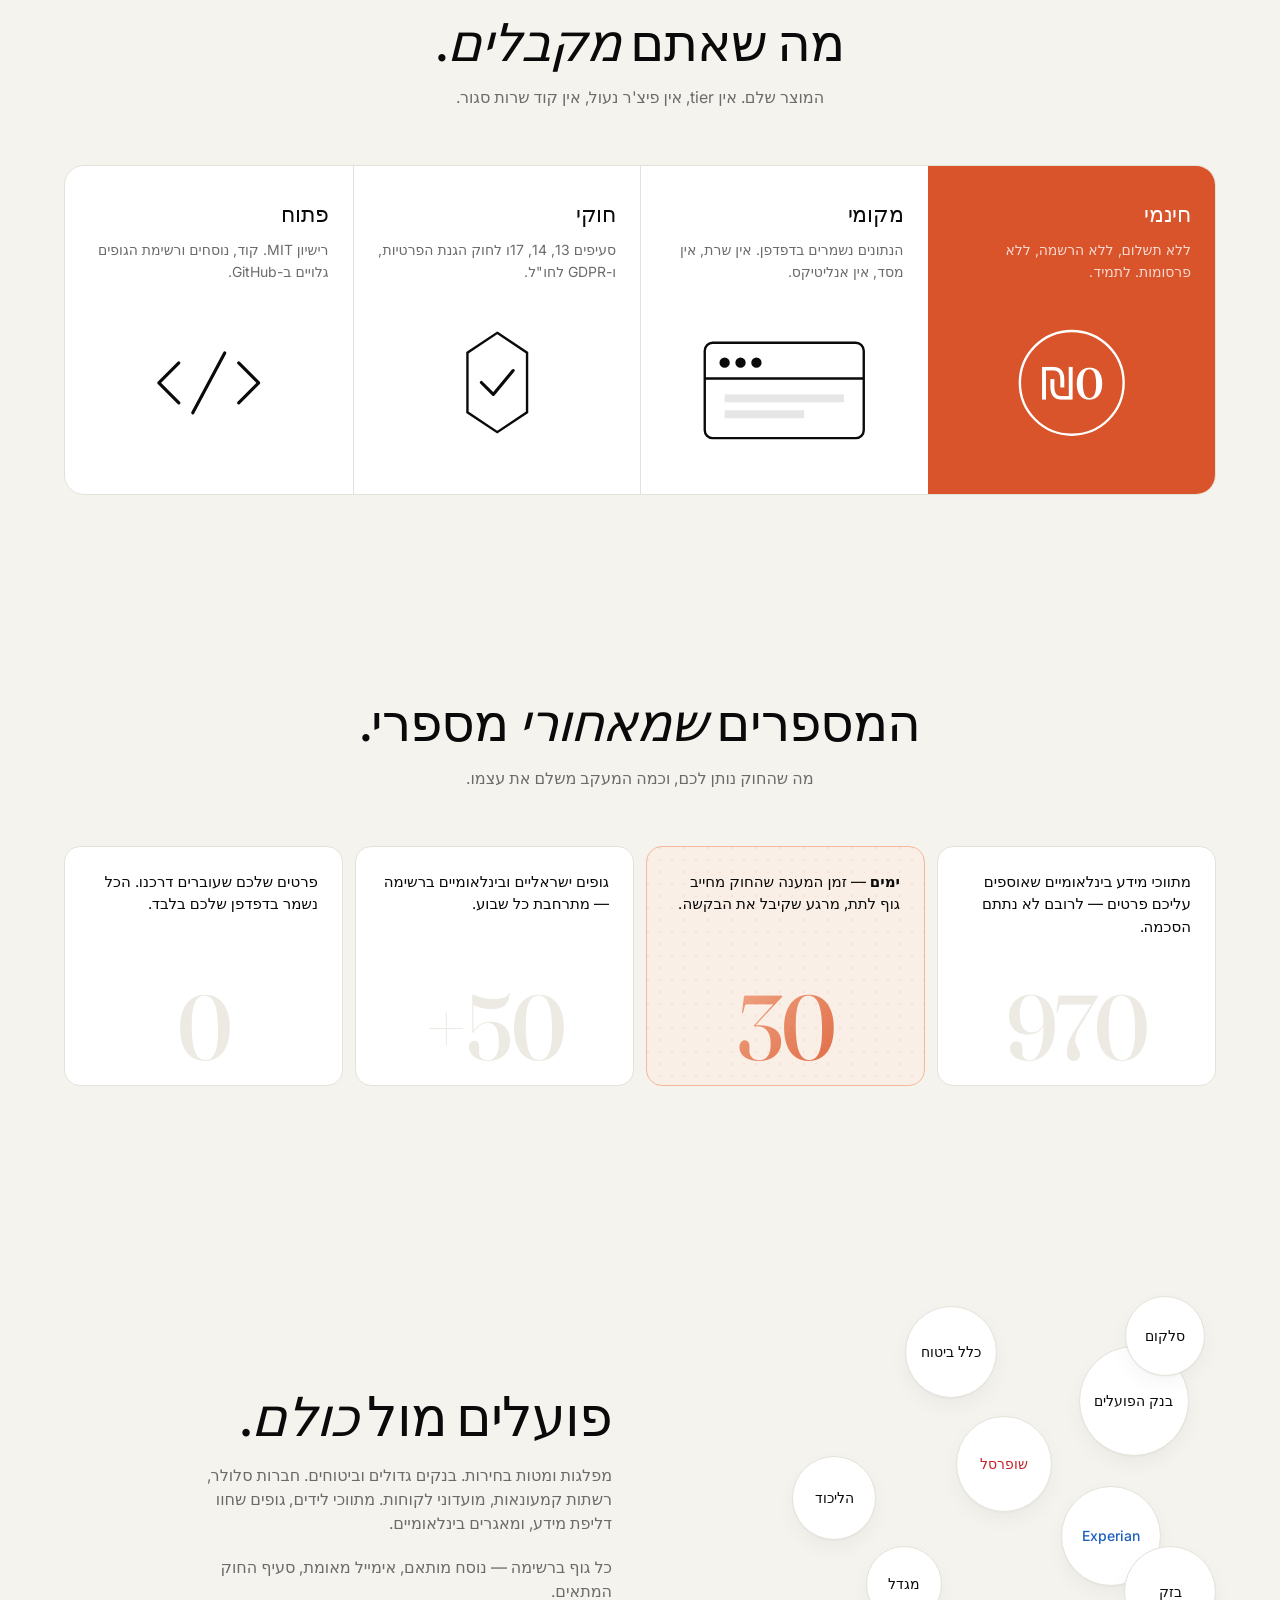
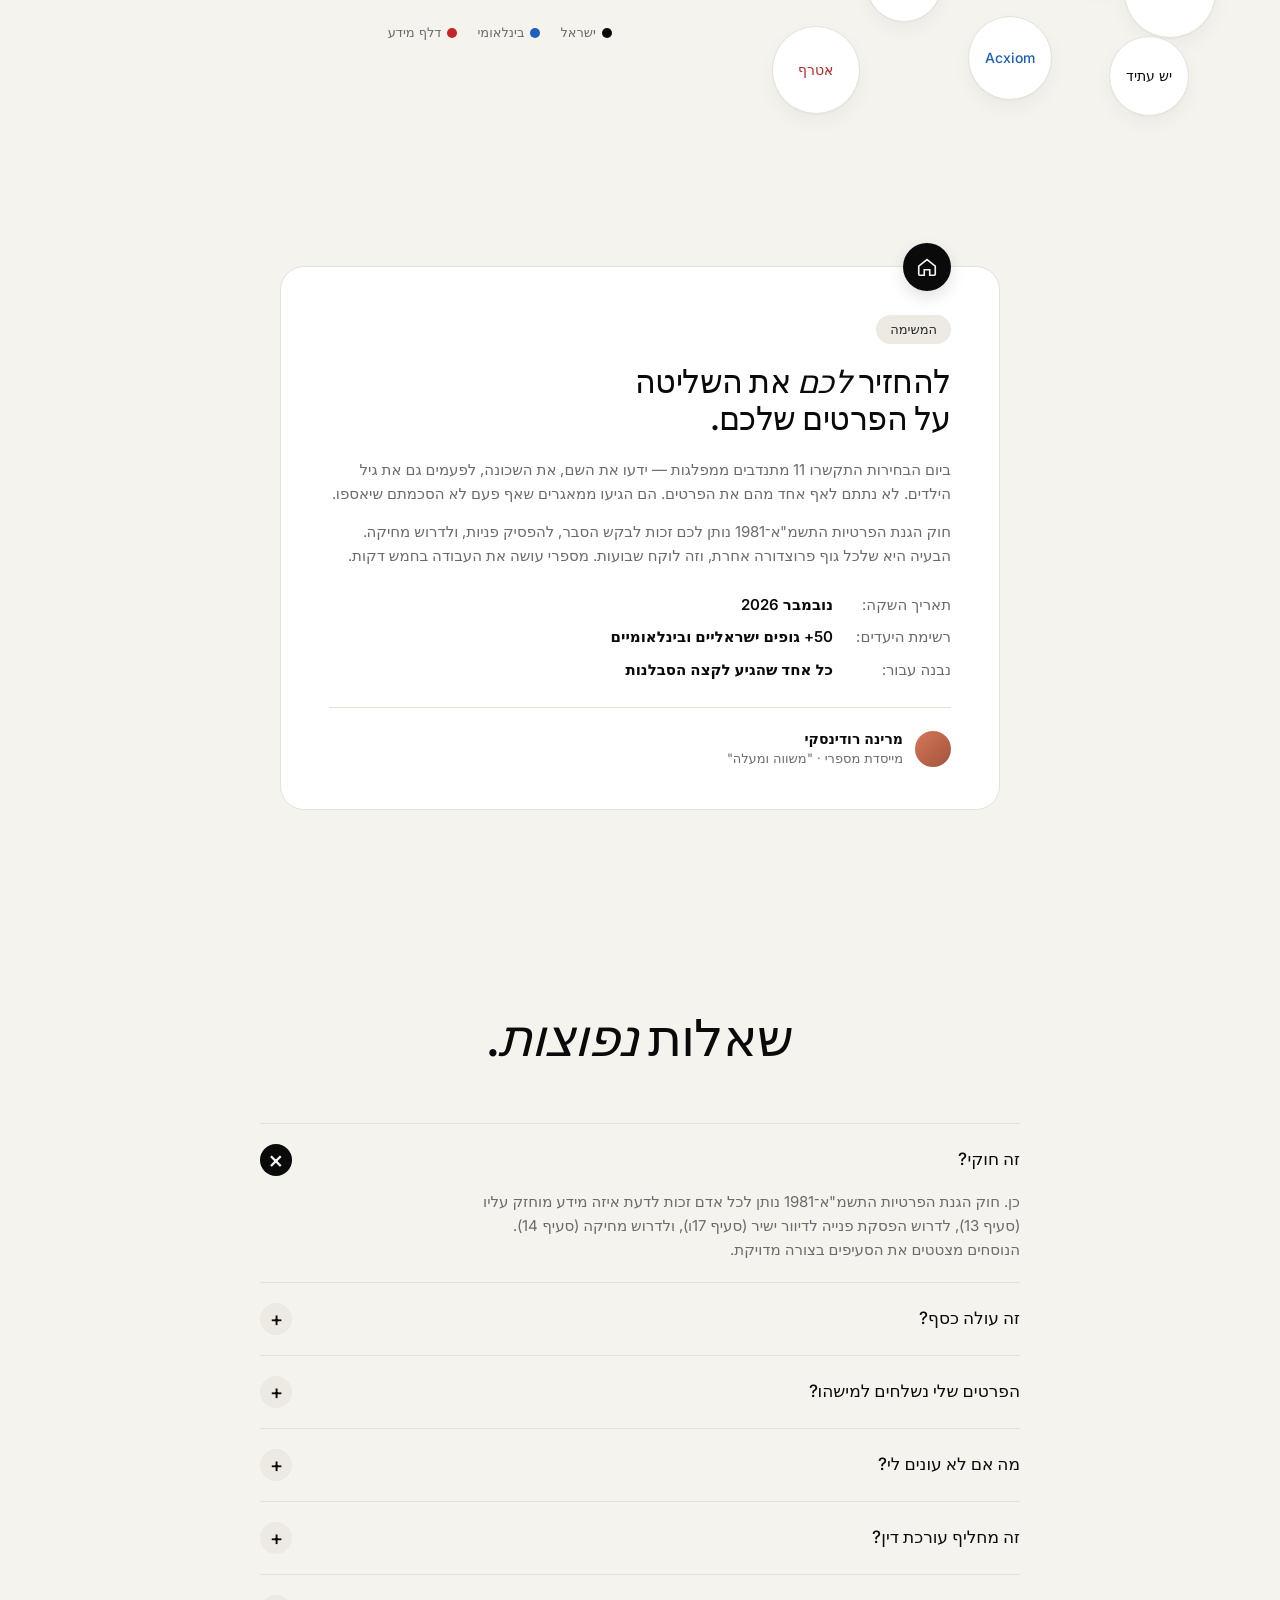
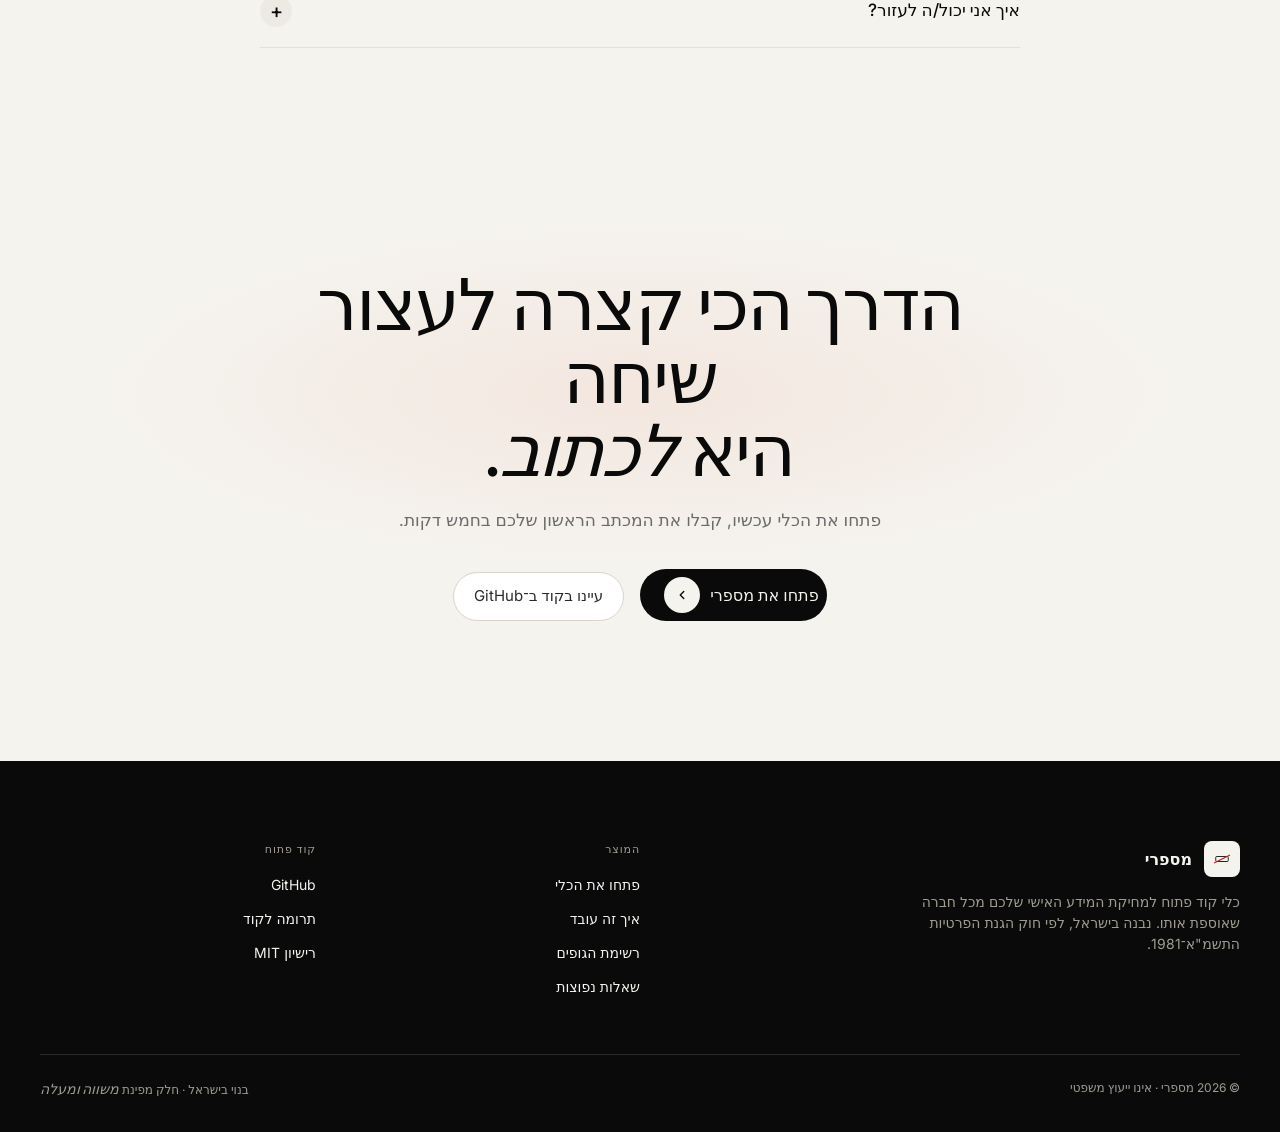
==== commit 2176ae7e: "redesign: add richer visual structure (cut-corner cards, isometric diagrams, highlighted-pillar row," ====
--- a/index.html
+++ b/index.html
@@ -7,22 +7,25 @@
   <meta name="description" content="כלי קוד פתוח לישראלים. מכין בקשת מחיקה חוקית לכל חברה שמחזיקה את הפרטים שלכם, לפי חוק הגנת הפרטיות ו-GDPR." />
   <link rel="preconnect" href="https://fonts.googleapis.com">
   <link rel="preconnect" href="https://fonts.gstatic.com" crossorigin>
-  <link href="https://fonts.googleapis.com/css2?family=Fraunces:ital,opsz,wght@1,9..144,400;1,9..144,500&family=Instrument+Serif:ital@0;1&family=Inter:wght@400;500;600;700&display=swap" rel="stylesheet">
+  <link href="https://fonts.googleapis.com/css2?family=Fraunces:ital,opsz,wght@0,9..144,400;0,9..144,500;0,9..144,600;1,9..144,400&family=Instrument+Serif:ital@0;1&family=Inter:wght@400;500;600;700&family=JetBrains+Mono:wght@400;500&display=swap" rel="stylesheet">
   <link rel="icon" href="data:image/svg+xml,%3Csvg xmlns='http://www.w3.org/2000/svg' viewBox='0 0 32 32'%3E%3Crect width='32' height='32' rx='8' fill='%230a0a0a'/%3E%3Crect x='6' y='12' width='20' height='8' rx='1.5' stroke='%23fafaf7' stroke-width='1.4' fill='none'/%3E%3Cline x1='4' y1='22' x2='28' y2='10' stroke='%23fafaf7' stroke-width='2' stroke-linecap='round'/%3E%3C/svg%3E" />
   <style>
     :root {
-      --ground: #f6f4ee;
-      --ground-soft: #ededea;
+      --ground: #f5f3ee;
+      --ground-2: #eceae3;
       --surface: #ffffff;
       --ink: #0a0a0a;
-      --ink-soft: #2a2a2a;
+      --ink-2: #2a2a2a;
       --mute: #6b6b6b;
-      --mute-soft: #9a9a9a;
-      --rule: #e8e5df;
-      --rule-soft: #f0ede6;
-      --accent-green: #3ca55c;
-      --accent-red: #c4242a;
-      --accent-blue: #1d5fbf;
+      --mute-2: #a09c92;
+      --rule: #e4e1d8;
+      --rule-2: #d8d4c8;
+      --accent: #d9542a;
+      --accent-soft: #f5b89a;
+      --accent-tint: #faefe6;
+      --green: #3ca55c;
+      --red: #c4242a;
+      --blue: #1d5fbf;
     }
     * { box-sizing: border-box; margin: 0; padding: 0; }
     html { scroll-behavior: smooth; }
@@ -34,668 +37,397 @@
       line-height: 1.5;
       -webkit-font-smoothing: antialiased;
       overflow-x: hidden;
-      font-feature-settings: "ss01", "cv11";
-    }
-    .serif { font-family: 'Instrument Serif', 'Fraunces', Georgia, serif; font-style: italic; font-weight: 400; }
-    .mono { font-family: ui-monospace, 'SF Mono', monospace; }
-
-    /* ============== TOP BAR ============== */
+    }
+    .italic-serif { font-family: 'Instrument Serif', 'Fraunces', serif; font-style: italic; font-weight: 400; }
+    .mono { font-family: 'JetBrains Mono', ui-monospace, monospace; }
+
+    /* TOP BAR */
     .topbar {
-      position: fixed;
-      top: 20px; left: 0; right: 0;
-      z-index: 50;
-      display: flex;
-      justify-content: center;
-      padding: 0 24px;
-      pointer-events: none;
+      position: fixed; top: 20px; left: 0; right: 0; z-index: 50;
+      display: flex; justify-content: center; padding: 0 24px; pointer-events: none;
     }
     .topbar-inner {
       pointer-events: auto;
-      display: flex;
-      align-items: center;
-      justify-content: space-between;
-      gap: 24px;
-      width: 100%;
-      max-width: 1200px;
-      padding: 10px 14px 10px 20px;
-      background: rgba(255,255,255,0.7);
-      backdrop-filter: blur(16px) saturate(120%);
-      -webkit-backdrop-filter: blur(16px) saturate(120%);
+      display: flex; align-items: center; justify-content: space-between;
+      gap: 24px; width: 100%; max-width: 1200px;
+      padding: 8px 8px 8px 20px;
+      background: rgba(255,255,255,0.72);
+      backdrop-filter: blur(16px) saturate(140%);
+      -webkit-backdrop-filter: blur(16px) saturate(140%);
       border: 1px solid rgba(255,255,255,0.8);
       border-radius: 999px;
-      box-shadow: 0 1px 3px rgba(0,0,0,0.04), 0 8px 24px rgba(0,0,0,0.04);
-    }
-    .topbar .brand {
-      display: flex; align-items: center; gap: 10px;
-      text-decoration: none; color: var(--ink);
-    }
+      box-shadow: 0 1px 2px rgba(0,0,0,0.04), 0 8px 24px rgba(0,0,0,0.05);
+    }
+    .topbar .brand { display: flex; align-items: center; gap: 10px; text-decoration: none; color: var(--ink); }
     .topbar .mark {
-      width: 32px; height: 32px;
-      display: grid; place-items: center;
-      background: var(--ink);
-      color: #fafaf7;
-      border-radius: 8px;
+      width: 32px; height: 32px; display: grid; place-items: center;
+      background: var(--ink); color: #fafaf7; border-radius: 8px;
     }
     .topbar .mark svg { width: 18px; height: 18px; }
     .topbar .brand-name { font-weight: 600; font-size: 15px; }
-    .topbar nav { display: flex; align-items: center; gap: 4px; font-size: 14px; }
-    .topbar nav a {
-      color: var(--ink-soft);
-      text-decoration: none;
-      padding: 8px 14px;
-      border-radius: 999px;
-      transition: background 0.15s, color 0.15s;
-    }
+    .topbar nav { display: flex; align-items: center; gap: 2px; font-size: 14px; }
+    .topbar nav a { color: var(--ink-2); text-decoration: none; padding: 8px 14px; border-radius: 999px; transition: background 0.15s; }
     .topbar nav a:hover { background: rgba(10,10,10,0.05); }
-    .topbar nav a.cta {
-      background: var(--ink);
-      color: #fafaf7;
-      font-weight: 500;
-      margin-right: 4px;
-    }
-    .topbar nav a.cta:hover { background: #2a2a2a; }
-
-    /* ============== HERO ============== */
-    .hero {
-      position: relative;
-      padding: 160px 24px 80px;
-      text-align: center;
-      overflow: hidden;
-    }
-
-    /* Atmospheric background (faded clouds/paper texture) */
+    .topbar nav .pill-cta {
+      display: inline-flex; align-items: center; gap: 8px;
+      background: var(--ink); color: var(--ground);
+      padding: 6px 6px 6px 16px; border-radius: 999px;
+      font-weight: 500; margin-right: 4px;
+    }
+    .topbar nav .pill-cta .arrow {
+      width: 26px; height: 26px; background: var(--ground); color: var(--ink);
+      border-radius: 50%; display: grid; place-items: center;
+    }
+    .topbar nav .pill-cta .arrow svg { width: 12px; height: 12px; }
+
+    /* HERO */
+    .hero { position: relative; padding: 160px 24px 100px; text-align: center; overflow: hidden; }
     .hero::before {
-      content: '';
-      position: absolute;
-      inset: 0;
+      content: ''; position: absolute; inset: 0;
       background:
-        radial-gradient(ellipse 60% 40% at 20% 30%, rgba(180,180,180,0.25), transparent 70%),
-        radial-gradient(ellipse 50% 35% at 80% 25%, rgba(160,160,170,0.2), transparent 70%),
-        radial-gradient(ellipse 70% 50% at 50% 100%, rgba(140,140,150,0.15), transparent 60%);
+        radial-gradient(ellipse 60% 40% at 20% 30%, rgba(180,180,180,0.22), transparent 70%),
+        radial-gradient(ellipse 50% 35% at 80% 25%, rgba(160,160,170,0.18), transparent 70%),
+        radial-gradient(ellipse 70% 50% at 50% 100%, rgba(140,140,150,0.12), transparent 60%);
       pointer-events: none;
-      z-index: 0;
-    }
-    .hero > * { position: relative; z-index: 1; }
-
-    .hero .icon-chip {
-      width: 44px; height: 44px;
-      background: var(--ink);
-      color: var(--ground);
-      border-radius: 50%;
-      display: inline-grid;
-      place-items: center;
-      margin-bottom: 20px;
-      box-shadow: 0 6px 16px rgba(0,0,0,0.12);
-    }
-    .hero .icon-chip svg { width: 22px; height: 22px; }
-
-    .hero .beta-tag {
-      display: inline-flex;
-      align-items: center;
-      gap: 8px;
-      font-size: 13px;
-      color: var(--mute);
-      margin-bottom: 18px;
-      font-weight: 500;
-    }
-    .hero .beta-tag::before {
-      content: '';
-      width: 8px; height: 8px;
-      background: var(--accent-green);
-      border-radius: 50%;
-      box-shadow: 0 0 0 3px rgba(60,165,92,0.2);
+    }
+    .hero > * { position: relative; }
+    .beta-tag {
+      display: inline-flex; align-items: center; gap: 8px;
+      font-size: 13px; color: var(--mute);
+      margin-bottom: 22px; font-weight: 500;
+    }
+    .beta-tag::before {
+      content: ''; width: 8px; height: 8px;
+      background: var(--green); border-radius: 50%;
+      box-shadow: 0 0 0 3px rgba(60,165,92,0.18);
       animation: pulse 2s ease-in-out infinite;
     }
     @keyframes pulse {
-      0%, 100% { box-shadow: 0 0 0 3px rgba(60,165,92,0.2); }
-      50%      { box-shadow: 0 0 0 6px rgba(60,165,92,0.1); }
-    }
-
+      0%, 100% { box-shadow: 0 0 0 3px rgba(60,165,92,0.18); }
+      50% { box-shadow: 0 0 0 7px rgba(60,165,92,0.08); }
+    }
     .hero h1 {
-      font-family: 'Inter', sans-serif;
-      font-size: clamp(42px, 5.6vw, 72px);
-      font-weight: 600;
-      letter-spacing: -0.03em;
-      line-height: 1.05;
-      max-width: 14ch;
-      margin: 0 auto 24px;
-      color: var(--ink);
-    }
-    .hero h1 em {
-      font-family: 'Instrument Serif', 'Fraunces', serif;
-      font-style: italic;
-      font-weight: 400;
-      letter-spacing: -0.02em;
-    }
+      font-family: 'Fraunces', serif;
+      font-size: clamp(42px, 6.4vw, 88px);
+      font-weight: 400; letter-spacing: -0.03em; line-height: 1.02;
+      max-width: 14ch; margin: 0 auto 28px; color: var(--ink);
+    }
+    .hero h1 em { font-family: 'Instrument Serif', serif; font-style: italic; font-weight: 400; }
     .hero .sub {
-      font-size: 17px;
-      color: var(--mute);
-      max-width: 44ch;
-      margin: 0 auto 36px;
-      line-height: 1.55;
-    }
-
-    /* Pill input with inline button */
+      font-family: 'Inter', sans-serif; font-size: 18px; color: var(--mute);
+      max-width: 48ch; margin: 0 auto 36px; line-height: 1.55;
+    }
     .pill-input {
-      display: flex;
-      align-items: center;
-      background: var(--surface);
-      border: 1px solid var(--rule);
-      border-radius: 999px;
-      padding: 6px 6px 6px 20px;
-      max-width: 460px;
-      margin: 0 auto 20px;
-      box-shadow: 0 1px 2px rgba(0,0,0,0.04), 0 10px 30px rgba(0,0,0,0.04);
-      transition: box-shadow 0.2s, border-color 0.2s;
-    }
-    .pill-input:focus-within {
-      border-color: var(--ink);
-      box-shadow: 0 1px 2px rgba(0,0,0,0.04), 0 14px 36px rgba(0,0,0,0.08);
-    }
+      display: flex; align-items: center;
+      background: var(--surface); border: 1px solid var(--rule);
+      border-radius: 999px; padding: 6px 6px 6px 20px;
+      max-width: 480px; margin: 0 auto 22px;
+      box-shadow: 0 1px 2px rgba(0,0,0,0.04), 0 14px 36px rgba(0,0,0,0.05);
+      transition: border-color 0.2s;
+    }
+    .pill-input:focus-within { border-color: var(--ink); }
     .pill-input input {
-      flex: 1;
-      border: none;
-      outline: none;
-      background: transparent;
-      font-family: inherit;
-      font-size: 15px;
-      color: var(--ink);
-      padding: 10px 6px;
-      direction: rtl;
-    }
-    .pill-input input::placeholder { color: var(--mute-soft); }
+      flex: 1; border: none; outline: none; background: transparent;
+      font-family: inherit; font-size: 15px; color: var(--ink);
+      padding: 10px 6px; direction: rtl;
+    }
+    .pill-input input::placeholder { color: var(--mute-2); }
     .pill-input button {
-      background: var(--ink);
-      color: var(--ground);
-      border: none;
-      font-family: inherit;
-      font-size: 14px;
-      font-weight: 500;
-      padding: 12px 22px;
-      border-radius: 999px;
-      cursor: pointer;
-      transition: background 0.15s, transform 0.08s;
-      white-space: nowrap;
+      display: inline-flex; align-items: center; gap: 8px;
+      background: var(--ink); color: var(--ground);
+      border: none; font-family: inherit; font-size: 14px; font-weight: 500;
+      padding: 6px 6px 6px 18px; border-radius: 999px;
+      cursor: pointer; transition: background 0.15s;
     }
     .pill-input button:hover { background: #2a2a2a; }
-    .pill-input button:active { transform: translateY(1px); }
-
-    .hero .social-proof {
-      display: inline-flex;
-      align-items: center;
-      gap: 10px;
-      font-size: 14px;
-      color: var(--mute);
-    }
-    .avatars {
-      display: flex;
-      flex-direction: row-reverse;
-    }
-    .avatars .avatar {
-      width: 28px; height: 28px;
-      border-radius: 50%;
-      border: 2px solid var(--ground);
-      margin-left: -8px;
-      background-size: cover;
-      background-position: center;
-    }
+    .pill-input button .arrow {
+      width: 28px; height: 28px; background: var(--ground); color: var(--ink);
+      border-radius: 50%; display: grid; place-items: center;
+    }
+    .pill-input button .arrow svg { width: 12px; height: 12px; }
+    .social-proof { display: inline-flex; align-items: center; gap: 10px; font-size: 14px; color: var(--mute); }
+    .avatars { display: flex; flex-direction: row-reverse; }
+    .avatars .avatar { width: 28px; height: 28px; border-radius: 50%; border: 2px solid var(--ground); margin-left: -8px; }
     .avatars .avatar.a1 { background: linear-gradient(135deg, #e89a7a, #d87659); }
     .avatars .avatar.a2 { background: linear-gradient(135deg, #8a9bb8, #5d718f); }
     .avatars .avatar.a3 { background: linear-gradient(135deg, #b89a7a, #8f7055); }
 
-    /* ============== FEATURE CARDS ============== */
-    .features {
-      padding: 20px 24px 100px;
-    }
-    .features-grid {
-      max-width: 1000px;
-      margin: 0 auto;
-      display: grid;
-      grid-template-columns: repeat(3, 1fr);
-      gap: 20px;
-    }
-    .feat-card {
-      background: var(--surface);
-      border-radius: 20px;
-      padding: 28px 24px;
-      text-align: center;
-      border: 1px solid var(--rule);
+    /* SECTIONS */
+    .section { max-width: 1200px; margin: 0 auto; padding: 100px 24px; position: relative; }
+    .section-head { text-align: center; margin-bottom: 56px; }
+    .section-head h2 {
+      font-family: 'Fraunces', serif;
+      font-size: clamp(32px, 4.2vw, 52px);
+      font-weight: 400; letter-spacing: -0.02em; line-height: 1.05;
+      margin-bottom: 14px; color: var(--ink);
+    }
+    .section-head h2 em { font-family: 'Instrument Serif', serif; font-style: italic; font-weight: 400; }
+    .section-head p { color: var(--mute); font-size: 16px; max-width: 48ch; margin: 0 auto; }
+
+    /* CUT-CORNER CARDS */
+    .cards-grid { display: grid; grid-template-columns: repeat(4, 1fr); gap: 12px; }
+    .cut-card {
+      background: var(--surface); border: 1px solid var(--rule);
+      padding: 20px 20px 24px; position: relative;
+      min-height: 340px; display: flex; flex-direction: column;
+      clip-path: polygon(0 0, calc(100% - 22px) 0, 100% 22px, 100% 100%, 0 100%);
+      transition: transform 0.2s ease;
+    }
+    .cut-card:hover { transform: translateY(-2px); }
+    .cut-card .cut-top { display: flex; justify-content: space-between; align-items: flex-start; margin-bottom: 36px; }
+    .cut-card .cut-label {
+      font-family: 'JetBrains Mono', monospace;
+      font-size: 11px; font-weight: 500; letter-spacing: 0.06em;
+      text-transform: uppercase; color: var(--ink); line-height: 1.4;
+    }
+    .cut-card .cut-dots {
+      display: grid; grid-template-columns: repeat(4, 3px);
+      grid-template-rows: repeat(4, 3px); gap: 2px; opacity: 0.45;
+    }
+    .cut-card .cut-dots span { width: 3px; height: 3px; background: var(--ink); border-radius: 50%; }
+    .cut-card .cut-body { font-size: 14px; color: var(--mute); line-height: 1.55; margin-bottom: auto; }
+    .cut-card .cut-diagram { margin-top: 24px; display: grid; place-items: center; min-height: 150px; }
+    .cut-card .cut-diagram svg { width: 100%; max-width: 200px; height: auto; }
+
+    /* PILLARS (one orange highlighted) */
+    .pillars {
+      background: var(--surface); border: 1px solid var(--rule);
+      border-radius: 20px; overflow: hidden;
+      display: grid; grid-template-columns: repeat(4, 1fr);
+    }
+    .pillar {
+      padding: 32px 24px; border-left: 1px solid var(--rule);
+      position: relative; min-height: 320px;
+      display: flex; flex-direction: column;
+    }
+    .pillar:last-child { border-left: none; }
+    .pillar h4 {
+      font-family: 'Fraunces', serif; font-size: 22px; font-weight: 500;
+      margin-bottom: 8px; letter-spacing: -0.01em;
+    }
+    .pillar p { font-size: 14px; color: var(--mute); line-height: 1.55; margin-bottom: 20px; }
+    .pillar .pillar-diagram { margin-top: auto; display: grid; place-items: center; min-height: 140px; }
+    .pillar.featured { background: var(--accent); color: var(--surface); border: none; }
+    .pillar.featured h4 { color: var(--surface); }
+    .pillar.featured p { color: rgba(255,255,255,0.78); }
+
+    /* STAT CARDS */
+    .stats-grid { display: grid; grid-template-columns: repeat(4, 1fr); gap: 12px; }
+    .stat-card {
+      background: var(--surface); border: 1px solid var(--rule);
+      border-radius: 16px; padding: 24px 24px 0;
+      position: relative; min-height: 240px;
+      display: flex; flex-direction: column; justify-content: space-between; overflow: hidden;
+    }
+    .stat-card .stat-body { font-size: 15px; line-height: 1.5; color: var(--ink); margin-bottom: 12px; }
+    .stat-card .stat-big {
+      font-family: 'Fraunces', serif;
+      font-size: 92px; font-weight: 500; line-height: 1;
+      color: var(--ground-2); letter-spacing: -0.03em;
+      text-align: center; padding: 0 0 12px; user-select: none;
+    }
+    .stat-card.featured { background: var(--accent-tint); border-color: var(--accent-soft); }
+    .stat-card.featured .stat-big {
+      background: linear-gradient(135deg, var(--accent-soft) 0%, var(--accent) 100%);
+      -webkit-background-clip: text; background-clip: text;
+      -webkit-text-fill-color: transparent;
+    }
+    .stat-card.featured::after {
+      content: ''; position: absolute; inset: 0;
+      background-image: radial-gradient(circle at 1px 1px, rgba(217,84,42,0.18) 1px, transparent 0);
+      background-size: 12px 12px; pointer-events: none; opacity: 0.5;
+    }
+
+    /* COVERAGE */
+    .coverage { display: grid; grid-template-columns: 1fr 1fr; gap: 56px; align-items: center; }
+    .coverage .text h2 {
+      font-family: 'Fraunces', serif;
+      font-size: clamp(32px, 4.2vw, 56px);
+      font-weight: 400; letter-spacing: -0.02em; line-height: 1.05; margin-bottom: 16px;
+    }
+    .coverage .text h2 em { font-family: 'Instrument Serif', serif; font-style: italic; }
+    .coverage .text p { font-size: 16px; color: var(--mute); max-width: 44ch; margin-bottom: 20px; }
+    .coverage .text .legend { display: flex; gap: 20px; font-size: 13px; color: var(--mute); }
+    .coverage .text .legend span { display: inline-flex; align-items: center; gap: 6px; }
+    .coverage .text .legend span::before { content: ''; width: 10px; height: 10px; border-radius: 50%; background: var(--ink); }
+    .coverage .text .legend span.intl::before { background: var(--blue); }
+    .coverage .text .legend span.leak::before { background: var(--red); }
+    .bubbles { position: relative; height: 460px; }
+    .bubble {
+      position: absolute; border-radius: 50%;
+      display: grid; place-items: center;
+      background: var(--surface); border: 1px solid var(--rule);
+      font-family: 'Inter', sans-serif; font-weight: 500;
+      color: var(--ink); text-align: center; padding: 8px;
+      font-size: 14px;
+      box-shadow: 0 1px 2px rgba(0,0,0,0.04), 0 8px 20px rgba(0,0,0,0.04);
+      transition: transform 0.4s cubic-bezier(.2,.7,.2,1);
+    }
+    .bubble:hover { transform: scale(1.06); z-index: 2; }
+    .bubble.b-intl { color: var(--blue); }
+    .bubble.b-leak { color: var(--red); }
+
+    /* MISSION */
+    .mission { padding: 20px 24px 100px; }
+    .mission-card {
+      max-width: 720px; margin: 0 auto;
+      background: var(--surface); border: 1px solid var(--rule);
+      border-radius: 24px; padding: 48px 48px 40px;
       position: relative;
-      transition: transform 0.2s ease, box-shadow 0.2s ease;
-    }
-    .feat-card:hover {
-      transform: translateY(-2px);
-      box-shadow: 0 8px 24px rgba(0,0,0,0.04);
-    }
-    .feat-card .f-icon {
-      width: 40px; height: 40px;
-      background: var(--ink);
-      color: var(--ground);
-      border-radius: 50%;
-      margin: 0 auto 16px;
-      display: grid; place-items: center;
-    }
-    .feat-card .f-icon svg { width: 20px; height: 20px; }
-    .feat-card h3 {
-      font-size: 17px;
-      font-weight: 600;
-      margin-bottom: 6px;
-      color: var(--ink);
-    }
-    .feat-card p {
-      font-size: 14px;
-      color: var(--mute);
-      line-height: 1.45;
-    }
-
-    /* ============== MISSION CARD ============== */
-    .mission {
-      padding: 40px 24px 120px;
-      position: relative;
-    }
-    .mission-card {
-      max-width: 680px;
-      margin: 0 auto;
-      background: var(--surface);
-      border: 1px solid var(--rule);
-      border-radius: 24px;
-      padding: 48px 48px 40px;
-      position: relative;
     }
     .mission-card .top-icon {
-      position: absolute;
-      top: -24px;
-      right: 48px;
+      position: absolute; top: -24px; right: 48px;
       width: 48px; height: 48px;
-      background: var(--ink);
-      color: var(--ground);
-      border-radius: 50%;
-      display: grid; place-items: center;
+      background: var(--ink); color: var(--ground);
+      border-radius: 50%; display: grid; place-items: center;
       box-shadow: 0 6px 16px rgba(0,0,0,0.12);
     }
     .mission-card .top-icon svg { width: 22px; height: 22px; }
     .mission-card .badge {
-      display: inline-block;
-      font-size: 13px;
-      color: var(--ink-soft);
-      background: var(--ground-soft);
-      padding: 5px 14px;
-      border-radius: 999px;
-      margin-bottom: 20px;
-      font-weight: 500;
+      display: inline-block; font-size: 13px; color: var(--ink-2);
+      background: var(--ground-2); padding: 5px 14px; border-radius: 999px;
+      margin-bottom: 20px; font-weight: 500;
     }
     .mission-card h2 {
-      font-family: 'Inter', sans-serif;
-      font-size: 28px;
-      font-weight: 600;
-      line-height: 1.2;
-      letter-spacing: -0.015em;
-      margin-bottom: 20px;
-      color: var(--ink);
-    }
-    .mission-card h2 em {
-      font-family: 'Instrument Serif', serif;
-      font-style: italic;
-      font-weight: 400;
-    }
-    .mission-card p {
-      font-size: 15px;
-      color: var(--mute);
-      line-height: 1.6;
-      margin-bottom: 14px;
-    }
-    .mission-card .stats {
-      margin-top: 26px;
-      margin-bottom: 26px;
-      display: flex;
-      flex-direction: column;
-      gap: 10px;
-    }
-    .mission-card .stats .stat {
-      font-size: 15px;
-      color: var(--ink);
-    }
-    .mission-card .stats .stat strong {
-      font-weight: 600;
-      margin-left: 8px;
-    }
-    .mission-card .stats .stat span { color: var(--mute); }
-    .mission-card .signature {
-      display: flex;
-      align-items: center;
-      gap: 12px;
-      padding-top: 20px;
-      border-top: 1px solid var(--rule);
-    }
-    .mission-card .signature .avatar {
-      width: 36px; height: 36px;
-      border-radius: 50%;
-      background: linear-gradient(135deg, #d87659, #a0543b);
-    }
-    .mission-card .signature .s-name { font-size: 14px; font-weight: 600; color: var(--ink); }
+      font-family: 'Fraunces', serif; font-size: 32px; font-weight: 500;
+      line-height: 1.15; letter-spacing: -0.015em; margin-bottom: 20px;
+    }
+    .mission-card h2 em { font-family: 'Instrument Serif', serif; font-style: italic; font-weight: 400; }
+    .mission-card p { font-size: 15px; color: var(--mute); line-height: 1.6; margin-bottom: 14px; }
+    .mission-card .stats-mini { margin-top: 26px; margin-bottom: 26px; display: flex; flex-direction: column; gap: 10px; }
+    .mission-card .stats-mini .stat { font-size: 15px; display: flex; gap: 8px; }
+    .mission-card .stats-mini .stat strong { font-weight: 600; }
+    .mission-card .stats-mini .stat span { color: var(--mute); min-width: 110px; }
+    .mission-card .signature { display: flex; align-items: center; gap: 12px; padding-top: 20px; border-top: 1px solid var(--rule); }
+    .mission-card .signature .avatar { width: 36px; height: 36px; border-radius: 50%; background: linear-gradient(135deg, #d87659, #a0543b); }
+    .mission-card .signature .s-name { font-size: 14px; font-weight: 600; }
     .mission-card .signature .s-title { font-size: 13px; color: var(--mute); }
 
-    /* ============== HOW IT WORKS ============== */
-    .how {
-      padding: 80px 24px 120px;
-      text-align: center;
-      position: relative;
-    }
-    .how .eyebrow {
-      display: inline-block;
-      font-size: 13px;
-      color: var(--ink-soft);
-      background: var(--surface);
-      padding: 5px 14px;
-      border-radius: 999px;
-      border: 1px solid var(--rule);
-      margin-bottom: 18px;
-    }
-    .how h2 {
-      font-family: 'Inter', sans-serif;
-      font-size: clamp(32px, 4vw, 44px);
-      font-weight: 600;
-      letter-spacing: -0.025em;
-      line-height: 1.1;
-      max-width: 18ch;
-      margin: 0 auto 50px;
-    }
-    .how h2 em {
-      font-family: 'Instrument Serif', serif;
-      font-style: italic;
-      font-weight: 400;
-    }
-    .steps {
-      max-width: 900px;
-      margin: 0 auto;
-      display: grid;
-      grid-template-columns: repeat(4, 1fr);
-      gap: 12px;
-    }
-    .step-card {
-      background: var(--surface);
-      border: 1px solid var(--rule);
-      border-radius: 16px;
-      padding: 24px 20px;
-      text-align: center;
-      position: relative;
-      transition: transform 0.2s ease;
-    }
-    .step-card:hover { transform: translateY(-2px); }
-    .step-card .step-num {
-      display: inline-block;
-      font-size: 11px;
-      color: var(--mute-soft);
-      background: var(--ground-soft);
-      padding: 3px 9px;
-      border-radius: 999px;
-      margin-bottom: 12px;
-      font-family: ui-monospace, monospace;
-    }
-    .step-card h4 {
-      font-size: 15px;
-      font-weight: 600;
-      color: var(--ink);
-      margin-bottom: 4px;
-    }
-    .step-card p {
-      font-size: 13px;
-      color: var(--mute);
-      line-height: 1.5;
-    }
-
-    /* ============== BIG CTA ============== */
-    .big-cta {
-      padding: 100px 24px 140px;
-      text-align: center;
-      position: relative;
-      overflow: hidden;
-    }
+    /* FAQ */
+    .faq-wrap { max-width: 760px; margin: 0 auto; }
+    .faq-item { border-top: 1px solid var(--rule); padding: 20px 0; }
+    .faq-item:last-child { border-bottom: 1px solid var(--rule); }
+    .faq-item summary {
+      cursor: pointer; font-size: 17px; font-weight: 500; list-style: none;
+      display: flex; justify-content: space-between; align-items: center; gap: 12px;
+    }
+    .faq-item summary::-webkit-details-marker { display: none; }
+    .faq-item summary::after {
+      content: '+'; width: 32px; height: 32px;
+      border-radius: 50%; background: var(--ground-2);
+      display: grid; place-items: center;
+      font-size: 20px; color: var(--ink);
+      transition: transform 0.25s ease, background 0.25s ease, color 0.25s ease;
+      flex-shrink: 0; line-height: 1;
+    }
+    .faq-item[open] summary::after {
+      content: '×'; background: var(--ink); color: var(--ground); font-size: 24px;
+    }
+    .faq-item .a { font-size: 15px; color: var(--mute); line-height: 1.6; margin-top: 14px; max-width: 62ch; }
+
+    /* BIG CTA */
+    .big-cta { padding: 120px 24px 140px; text-align: center; position: relative; overflow: hidden; }
     .big-cta::before {
-      content: '';
-      position: absolute;
-      inset: 0;
-      background:
-        radial-gradient(ellipse 50% 40% at 50% 40%, rgba(180,180,180,0.2), transparent 70%);
-      pointer-events: none;
+      content: ''; position: absolute; inset: 0;
+      background: radial-gradient(ellipse 60% 40% at 50% 40%, rgba(217,84,42,0.08), transparent 70%);
     }
     .big-cta > * { position: relative; }
     .big-cta h2 {
-      font-family: 'Inter', sans-serif;
-      font-size: clamp(36px, 5vw, 56px);
-      font-weight: 600;
-      letter-spacing: -0.025em;
-      line-height: 1.05;
-      max-width: 16ch;
-      margin: 0 auto 20px;
-    }
-    .big-cta h2 em {
-      font-family: 'Instrument Serif', serif;
-      font-style: italic;
-      font-weight: 400;
-    }
-    .big-cta .sub {
-      font-size: 17px;
-      color: var(--mute);
-      max-width: 44ch;
-      margin: 0 auto 32px;
-    }
-    .big-cta .cta-actions {
-      display: inline-flex;
-      align-items: center;
-      gap: 14px;
-      flex-wrap: wrap;
-      justify-content: center;
-    }
-    .btn {
-      display: inline-flex;
-      align-items: center;
-      gap: 8px;
-      padding: 12px 24px;
-      font-size: 15px;
-      font-weight: 500;
-      font-family: inherit;
-      border-radius: 999px;
-      border: 1px solid transparent;
-      cursor: pointer;
-      text-decoration: none;
-      line-height: 1;
-      transition: all 0.15s;
-    }
-    .btn-dark { background: var(--ink); color: var(--ground); }
-    .btn-dark:hover { background: #2a2a2a; }
-    .btn-ghost { color: var(--ink); border-color: var(--rule); background: var(--surface); }
-    .btn-ghost:hover { border-color: var(--ink); }
-
-    /* ============== FAQ ============== */
-    .faq {
-      padding: 20px 24px 120px;
-      max-width: 720px;
-      margin: 0 auto;
-    }
-    .faq .eyebrow {
-      display: inline-block;
-      font-size: 13px;
-      color: var(--ink-soft);
-      background: var(--surface);
-      padding: 5px 14px;
-      border-radius: 999px;
-      border: 1px solid var(--rule);
-      margin-bottom: 16px;
-    }
-    .faq h2 {
-      font-family: 'Inter', sans-serif;
-      font-size: 36px;
-      font-weight: 600;
-      letter-spacing: -0.02em;
-      line-height: 1.15;
-      margin-bottom: 36px;
-    }
-    .faq h2 em {
-      font-family: 'Instrument Serif', serif;
-      font-style: italic;
-      font-weight: 400;
-    }
-    .faq-item {
-      border-top: 1px solid var(--rule);
-      padding: 18px 0;
-    }
-    .faq-item:last-child { border-bottom: 1px solid var(--rule); }
-    .faq-item summary {
-      cursor: pointer;
-      font-size: 16px;
-      font-weight: 500;
-      color: var(--ink);
-      list-style: none;
-      display: flex;
-      justify-content: space-between;
-      align-items: center;
-      gap: 12px;
-    }
-    .faq-item summary::-webkit-details-marker { display: none; }
-    .faq-item summary::after {
-      content: '+';
-      font-size: 22px;
-      font-weight: 400;
-      color: var(--mute);
-      transition: transform 0.2s;
-      line-height: 1;
-    }
-    .faq-item[open] summary::after { transform: rotate(45deg); }
-    .faq-item .a {
-      font-size: 15px;
-      color: var(--mute);
-      line-height: 1.6;
-      margin-top: 12px;
-      max-width: 60ch;
-    }
-
-    /* ============== FOOTER ============== */
-    footer {
-      background: var(--ink);
-      color: var(--ground);
-      padding: 80px 24px 32px;
-    }
-    .footer-inner {
-      max-width: 1100px;
-      margin: 0 auto;
-    }
+      font-family: 'Fraunces', serif;
+      font-size: clamp(36px, 5.6vw, 72px);
+      font-weight: 400; letter-spacing: -0.025em; line-height: 1.02;
+      max-width: 16ch; margin: 0 auto 20px;
+    }
+    .big-cta h2 em { font-family: 'Instrument Serif', serif; font-style: italic; }
+    .big-cta p { font-size: 17px; color: var(--mute); max-width: 44ch; margin: 0 auto 36px; }
+    .pill-cta-btn {
+      display: inline-flex; align-items: center; gap: 10px;
+      background: var(--ink); color: var(--ground);
+      padding: 8px 8px 8px 24px; border-radius: 999px;
+      text-decoration: none; font-weight: 500; font-size: 16px;
+      transition: background 0.15s;
+    }
+    .pill-cta-btn:hover { background: #2a2a2a; }
+    .pill-cta-btn .arrow {
+      width: 36px; height: 36px; background: var(--ground); color: var(--ink);
+      border-radius: 50%; display: grid; place-items: center;
+    }
+    .pill-cta-btn .arrow svg { width: 14px; height: 14px; }
+    .ghost-link {
+      display: inline-flex; align-items: center; gap: 8px;
+      color: var(--ink-2); text-decoration: none; font-size: 15px;
+      padding: 12px 20px; border: 1px solid var(--rule-2);
+      border-radius: 999px; background: var(--surface);
+      margin-right: 12px; transition: border-color 0.15s;
+    }
+    .ghost-link:hover { border-color: var(--ink); }
+
+    /* FOOTER */
+    footer { background: var(--ink); color: var(--ground); padding: 80px 24px 32px; }
+    .footer-inner { max-width: 1200px; margin: 0 auto; }
     .footer-top {
-      display: grid;
-      grid-template-columns: 2fr 1fr 1fr;
-      gap: 48px;
-      padding-bottom: 60px;
-      border-bottom: 1px solid #2a2a2a;
-    }
-    .footer-brand {
-      display: flex;
-      align-items: center;
-      gap: 12px;
-      margin-bottom: 16px;
-    }
+      display: grid; grid-template-columns: 2fr 1fr 1fr; gap: 48px;
+      padding-bottom: 56px; border-bottom: 1px solid #2a2a2a;
+    }
+    .footer-brand { display: flex; align-items: center; gap: 12px; margin-bottom: 14px; }
     .footer-brand .mark {
-      width: 36px; height: 36px;
-      background: var(--ground);
-      color: var(--ink);
-      border-radius: 8px;
-      display: grid; place-items: center;
+      width: 36px; height: 36px; background: var(--ground); color: var(--ink);
+      border-radius: 8px; display: grid; place-items: center;
     }
     .footer-brand .mark svg { width: 20px; height: 20px; }
     .footer-brand .name { font-size: 16px; font-weight: 600; }
-    .footer-tag {
-      font-size: 14px;
-      color: var(--mute-soft);
-      max-width: 36ch;
-      line-height: 1.5;
-    }
-    .footer-col h5 {
-      font-size: 12px;
-      color: var(--mute-soft);
-      text-transform: uppercase;
-      letter-spacing: 0.08em;
-      font-weight: 500;
-      margin-bottom: 14px;
-    }
+    .footer-tag { font-size: 14px; color: var(--mute-2); max-width: 36ch; line-height: 1.5; }
+    .footer-col h5 { font-size: 11px; color: var(--mute-2); text-transform: uppercase; letter-spacing: 0.08em; font-weight: 500; margin-bottom: 14px; }
     .footer-col ul { list-style: none; display: flex; flex-direction: column; gap: 10px; }
-    .footer-col a {
-      color: var(--ground);
-      text-decoration: none;
-      font-size: 14px;
-      transition: color 0.15s;
-    }
-    .footer-col a:hover { color: var(--mute-soft); }
-    .footer-bottom {
-      padding-top: 24px;
-      display: flex;
-      justify-content: space-between;
-      font-size: 12px;
-      color: var(--mute-soft);
-    }
-    .footer-bottom span.serif { font-family: 'Instrument Serif', serif; font-size: 14px; }
-
-    /* ============== MOBILE ============== */
-    @media (max-width: 760px) {
-      .topbar { top: 12px; padding: 0 12px; }
-      .topbar-inner { padding: 8px 10px 8px 14px; gap: 12px; }
-      .topbar nav a:not(.cta) { display: none; }
+    .footer-col a { color: var(--ground); text-decoration: none; font-size: 14px; }
+    .footer-col a:hover { color: var(--mute-2); }
+    .footer-bottom { padding-top: 24px; display: flex; justify-content: space-between; font-size: 12px; color: var(--mute-2); }
+    .footer-bottom .italic-serif { font-size: 14px; }
+
+    /* MOBILE */
+    @media (max-width: 860px) {
+      .topbar { top: 10px; padding: 0 12px; }
+      .topbar-inner { padding: 6px 6px 6px 14px; gap: 10px; }
+      .topbar nav a:not(.pill-cta) { display: none; }
       .topbar .brand-name { display: none; }
-
-      .hero { padding: 120px 20px 48px; }
-      .hero h1 { font-size: 36px; max-width: 100%; }
+      .topbar nav .pill-cta { padding: 4px 4px 4px 14px; font-size: 13px; }
+      .topbar nav .pill-cta .arrow { width: 22px; height: 22px; }
+      .hero { padding: 110px 20px 40px; }
+      .hero h1 { font-size: 40px; max-width: 100%; }
       .hero .sub { font-size: 16px; }
-      .pill-input { padding: 5px 5px 5px 16px; }
-      .pill-input button { padding: 10px 16px; font-size: 13px; }
-      .pill-input input { font-size: 14px; }
-
-      .features { padding: 10px 20px 60px; }
-      .features-grid { grid-template-columns: 1fr; gap: 12px; }
-
-      .mission { padding: 24px 20px 80px; }
+      .section { padding: 56px 20px; }
+      .cards-grid, .pillars, .stats-grid { grid-template-columns: 1fr; }
+      .pillars { border-radius: 16px; }
+      .pillar { border-left: none; border-bottom: 1px solid var(--rule); min-height: auto; }
+      .pillar:last-child { border-bottom: none; }
+      .cut-card { min-height: 260px; }
+      .stat-card .stat-big { font-size: 72px; }
       .mission-card { padding: 36px 24px 28px; }
       .mission-card .top-icon { right: 24px; }
-      .mission-card h2 { font-size: 24px; }
-
-      .how { padding: 60px 20px 80px; }
-      .how h2 { font-size: 28px; margin-bottom: 32px; }
-      .steps { grid-template-columns: 1fr 1fr; gap: 10px; }
-
+      .mission-card h2 { font-size: 26px; }
+      .coverage { grid-template-columns: 1fr; gap: 32px; }
+      .bubbles { height: 420px; }
       .big-cta { padding: 60px 20px 80px; }
-      .big-cta h2 { font-size: 32px; }
-      .big-cta .sub { font-size: 16px; }
-
-      .faq { padding: 10px 20px 80px; }
-      .faq h2 { font-size: 26px; }
-
       footer { padding: 56px 20px 24px; }
       .footer-top { grid-template-columns: 1fr; gap: 32px; padding-bottom: 32px; }
       .footer-bottom { flex-direction: column; gap: 8px; }
     }
 
-    /* ============== MOTION ============== */
-    @keyframes rise {
-      from { opacity: 0; transform: translateY(14px); }
-      to   { opacity: 1; transform: translateY(0); }
-    }
-    .hero .icon-chip { animation: rise 0.5s cubic-bezier(.2,.7,.2,1) 0ms both; }
-    .hero .beta-tag  { animation: rise 0.5s cubic-bezier(.2,.7,.2,1) 80ms both; }
-    .hero h1         { animation: rise 0.6s cubic-bezier(.2,.7,.2,1) 160ms both; }
-    .hero .sub       { animation: rise 0.5s cubic-bezier(.2,.7,.2,1) 280ms both; }
-    .hero .pill-input{ animation: rise 0.5s cubic-bezier(.2,.7,.2,1) 380ms both; }
-    .hero .social-proof { animation: rise 0.5s cubic-bezier(.2,.7,.2,1) 460ms both; }
-
+    @keyframes rise { from { opacity: 0; transform: translateY(16px); } to { opacity: 1; transform: translateY(0); } }
+    .hero .beta-tag { animation: rise 0.5s cubic-bezier(.2,.7,.2,1) 60ms both; }
+    .hero h1 { animation: rise 0.6s cubic-bezier(.2,.7,.2,1) 160ms both; }
+    .hero .sub { animation: rise 0.5s cubic-bezier(.2,.7,.2,1) 280ms both; }
+    .hero .pill-input { animation: rise 0.5s cubic-bezier(.2,.7,.2,1) 380ms both; }
+    .hero .social-proof { animation: rise 0.5s cubic-bezier(.2,.7,.2,1) 480ms both; }
     .reveal { opacity: 0; transform: translateY(20px); transition: opacity 0.7s ease, transform 0.7s cubic-bezier(.2,.7,.2,1); }
     .reveal.in { opacity: 1; transform: translateY(0); }
-    .reveal.d1 { transition-delay: 60ms; }
-    .reveal.d2 { transition-delay: 120ms; }
-    .reveal.d3 { transition-delay: 180ms; }
-    .reveal.d4 { transition-delay: 240ms; }
+    .reveal.d1 { transition-delay: 70ms; }
+    .reveal.d2 { transition-delay: 140ms; }
+    .reveal.d3 { transition-delay: 210ms; }
+    .reveal.d4 { transition-delay: 280ms; }
 
     @media (prefers-reduced-motion: reduce) {
-      *, *::before, *::after {
-        animation-duration: 0.001s !important;
-        animation-delay: 0s !important;
-        transition-duration: 0.001s !important;
-      }
+      *, *::before, *::after { animation-duration: 0.001s !important; animation-delay: 0s !important; transition-duration: 0.001s !important; }
     }
   </style>
 </head>
@@ -714,81 +446,239 @@
     </a>
     <nav>
       <a href="#how">איך זה עובד</a>
+      <a href="#coverage">הכיסוי</a>
       <a href="#faq">שאלות</a>
       <a href="https://github.com/" target="_blank">GitHub</a>
-      <a href="app.html" class="cta">פתחו את הכלי</a>
+      <a href="app.html" class="pill-cta">
+        פתחו את הכלי
+        <span class="arrow"><svg viewBox="0 0 24 24" fill="none" stroke="currentColor" stroke-width="2.4"><path d="M15 6l-6 6 6 6" stroke-linecap="round" stroke-linejoin="round"/></svg></span>
+      </a>
     </nav>
   </div>
 </header>
 
 <main id="top">
 
-  <!-- ============== HERO ============== -->
+  <!-- HERO -->
   <section class="hero">
-    <div class="icon-chip" aria-hidden="true">
-      <svg viewBox="0 0 24 24" fill="none" stroke="currentColor" stroke-width="2">
-        <path d="M22 16.92V20a2 2 0 0 1-2.18 2A19.86 19.86 0 0 1 2 4.18 2 2 0 0 1 4 2h3.09a2 2 0 0 1 2 1.72c.13.9.37 1.76.72 2.57a2 2 0 0 1-.45 2.11l-1.27 1.27a16 16 0 0 0 6 6l1.27-1.27a2 2 0 0 1 2.11-.45c.81.35 1.67.59 2.57.72A2 2 0 0 1 22 16.92z"/>
-        <line x1="4" y1="20" x2="20" y2="4" stroke="#c4242a" stroke-width="2.2" stroke-linecap="round"/>
-      </svg>
-    </div>
-
     <div class="beta-tag">גרסה 0.1 · קוד פתוח, חינמי</div>
-
     <h1>מחקו את עצמכם<br/>מרשימות של <em>ספאמרים</em></h1>
-
     <p class="sub">מספרי מתעד שיחה שקיבלתם, מזהה את הגוף, ומכין בקשה חוקית למחיקת המידע עליכם — בחמש דקות, בלי עורכת דין.</p>
-
     <form class="pill-input" onsubmit="event.preventDefault(); openApp();">
       <input type="text" id="hero-input" placeholder="הדביקו את המספר שהתקשר אליכם..." />
-      <button type="submit">סרוק עכשיו →</button>
+      <button type="submit">
+        סרוק
+        <span class="arrow"><svg viewBox="0 0 24 24" fill="none" stroke="currentColor" stroke-width="2.4"><path d="M15 6l-6 6 6 6" stroke-linecap="round" stroke-linejoin="round"/></svg></span>
+      </button>
     </form>
-
     <div class="social-proof">
       <div class="avatars" aria-hidden="true">
-        <div class="avatar a1"></div>
-        <div class="avatar a2"></div>
-        <div class="avatar a3"></div>
+        <div class="avatar a1"></div><div class="avatar a2"></div><div class="avatar a3"></div>
       </div>
       <span><strong style="color: var(--ink); font-weight: 600;">50+</strong> גופים ישראליים ובינלאומיים ברשימת היעדים</span>
     </div>
   </section>
 
-  <!-- ============== FEATURES ============== -->
-  <section class="features">
-    <div class="features-grid">
-      <div class="feat-card reveal">
-        <div class="f-icon">
-          <svg viewBox="0 0 24 24" fill="none" stroke="currentColor" stroke-width="2">
-            <path d="M14 2H6a2 2 0 0 0-2 2v16a2 2 0 0 0 2 2h12a2 2 0 0 0 2-2V8z"/>
-            <polyline points="14 2 14 8 20 8"/>
+  <!-- 4 CUT-CARDS -->
+  <section class="section" id="how">
+    <div class="section-head">
+      <h2>לא רק פרטיות. <em>שליטה</em>.</h2>
+      <p>ארבעה שלבים הופכים שיחה מעצבנת לתיק משפטי שהחוק מכיר בו — כל אחד עם ראיות משלו.</p>
+    </div>
+    <div class="cards-grid">
+      <article class="cut-card reveal">
+        <div class="cut-top">
+          <div class="cut-label">01 ·<br/>תיעוד</div>
+          <div class="cut-dots" aria-hidden="true"><span></span><span></span><span></span><span></span><span></span><span></span><span></span><span></span><span></span><span></span><span></span><span></span><span></span><span></span><span></span><span></span></div>
+        </div>
+        <p class="cut-body">כל פנייה שמגיעה — מספר, תאריך, ערוץ, ומה הם ידעו עליכם. סימון קצר, בלי להעלות פרטים רגישים.</p>
+        <div class="cut-diagram" aria-hidden="true">
+          <svg viewBox="0 0 200 130" fill="none" stroke="#0a0a0a" stroke-width="1">
+            <path d="M40 90 L100 60 L160 90 L100 120 Z" stroke-dasharray="2 2"/>
+            <path d="M40 75 L100 45 L160 75 L100 105 Z" fill="#fafaf7"/>
+            <path d="M40 75 L100 45 L160 75 L100 105 Z"/>
+            <text x="100" y="78" text-anchor="middle" font-family="JetBrains Mono" font-size="9" fill="#0a0a0a" stroke="none">3.11.2026</text>
+            <text x="100" y="92" text-anchor="middle" font-family="JetBrains Mono" font-size="8" fill="#6b6b6b" stroke="none">073-XXXXXXX</text>
           </svg>
         </div>
-        <h3>תיעוד מהיר</h3>
-        <p>פנייה שקיבלתם הופכת לתיק משפטי בכמה שניות</p>
-      </div>
-      <div class="feat-card reveal d1">
-        <div class="f-icon">
-          <svg viewBox="0 0 24 24" fill="none" stroke="currentColor" stroke-width="2">
-            <path d="M12 2L15 8l6 1-4.5 4.5 1 6L12 17l-5.5 2.5 1-6L3 9l6-1z"/>
+      </article>
+
+      <article class="cut-card reveal d1">
+        <div class="cut-top">
+          <div class="cut-label">02 ·<br/>זיהוי</div>
+          <div class="cut-dots" aria-hidden="true"><span></span><span></span><span></span><span></span><span></span><span></span><span></span><span></span><span></span><span></span><span></span><span></span><span></span><span></span><span></span><span></span></div>
+        </div>
+        <p class="cut-body">מתוך רשימה של חמישים וקצת גופים — מפלגות, בנקים, ביטוח, לידים — הכלי מציע מי פנה.</p>
+        <div class="cut-diagram" aria-hidden="true">
+          <svg viewBox="0 0 200 130" fill="none" stroke="#0a0a0a" stroke-width="1">
+            <circle cx="40" cy="30" r="8" fill="#fafaf7"/><circle cx="40" cy="30" r="8"/>
+            <circle cx="170" cy="35" r="8" fill="#fafaf7"/><circle cx="170" cy="35" r="8"/>
+            <circle cx="30" cy="90" r="8" fill="#fafaf7"/><circle cx="30" cy="90" r="8"/>
+            <circle cx="175" cy="95" r="8" fill="#fafaf7"/><circle cx="175" cy="95" r="8"/>
+            <circle cx="100" cy="65" r="18" fill="#0a0a0a"/>
+            <path d="M48 32 L82 60 M162 38 L118 60 M38 85 L82 70 M167 92 L118 70" stroke-dasharray="2 2"/>
+            <text x="100" y="69" text-anchor="middle" font-family="JetBrains Mono" font-size="11" fill="#f5f3ee" stroke="none" font-weight="500">?</text>
           </svg>
         </div>
-        <h3>נוסח חוקי</h3>
-        <p>מכתב לפי חוק הגנת הפרטיות, מוכן לשליחה</p>
-      </div>
-      <div class="feat-card reveal d2">
-        <div class="f-icon">
-          <svg viewBox="0 0 24 24" fill="none" stroke="currentColor" stroke-width="2">
-            <circle cx="12" cy="12" r="9"/>
-            <polyline points="12 7 12 12 15 14"/>
+      </article>
+
+      <article class="cut-card reveal d2">
+        <div class="cut-top">
+          <div class="cut-label">03 ·<br/>ניסוח</div>
+          <div class="cut-dots" aria-hidden="true"><span></span><span></span><span></span><span></span><span></span><span></span><span></span><span></span><span></span><span></span><span></span><span></span><span></span><span></span><span></span><span></span></div>
+        </div>
+        <p class="cut-body">מכתב לפי סעיף 13, 14 או 17ו — בהתאם למטרה. לגופים בחו"ל: GDPR Article 17.</p>
+        <div class="cut-diagram" aria-hidden="true">
+          <svg viewBox="0 0 200 130" fill="none" stroke="#0a0a0a" stroke-width="1">
+            <path d="M60 15 L140 15 L140 110 L60 110 Z" fill="#fafaf7"/>
+            <path d="M60 15 L140 15 L140 110 L60 110 Z"/>
+            <line x1="68" y1="30" x2="132" y2="30"/>
+            <line x1="68" y1="40" x2="124" y2="40"/>
+            <line x1="68" y1="55" x2="132" y2="55"/>
+            <line x1="68" y1="63" x2="128" y2="63"/>
+            <line x1="68" y1="71" x2="118" y2="71"/>
+            <line x1="68" y1="85" x2="100" y2="85"/>
+            <circle cx="125" cy="95" r="14" stroke="#c4242a" stroke-width="1.2" fill="none" transform="rotate(-8 125 95)"/>
+            <text x="125" y="93" text-anchor="middle" font-family="Inter" font-size="6" fill="#c4242a" stroke="none" transform="rotate(-8 125 95)">§17ו</text>
+            <text x="125" y="100" text-anchor="middle" font-family="Inter" font-size="4" fill="#c4242a" stroke="none" transform="rotate(-8 125 95)">מספרי</text>
           </svg>
         </div>
-        <h3>מעקב של 30 יום</h3>
-        <p>תזכורת + כפתור תלונה אחרי שחלף הזמן החוקי</p>
-      </div>
+      </article>
+
+      <article class="cut-card reveal d3">
+        <div class="cut-top">
+          <div class="cut-label">04 ·<br/>מעקב</div>
+          <div class="cut-dots" aria-hidden="true"><span></span><span></span><span></span><span></span><span></span><span></span><span></span><span></span><span></span><span></span><span></span><span></span><span></span><span></span><span></span><span></span></div>
+        </div>
+        <p class="cut-body">30 יום הזמן החוקי למענה. לא ענו? כפתור אחד מכין תלונה לרשות להגנת הפרטיות.</p>
+        <div class="cut-diagram" aria-hidden="true">
+          <svg viewBox="0 0 200 130" fill="none" stroke="#0a0a0a" stroke-width="1">
+            <circle cx="100" cy="65" r="46" fill="#fafaf7"/>
+            <circle cx="100" cy="65" r="46"/>
+            <text x="100" y="32" text-anchor="middle" font-family="JetBrains Mono" font-size="8" fill="#6b6b6b" stroke="none">0</text>
+            <text x="134" y="68" text-anchor="middle" font-family="JetBrains Mono" font-size="8" fill="#6b6b6b" stroke="none">15</text>
+            <text x="66" y="68" text-anchor="middle" font-family="JetBrains Mono" font-size="8" fill="#6b6b6b" stroke="none">45</text>
+            <text x="100" y="105" text-anchor="middle" font-family="JetBrains Mono" font-size="8" fill="#6b6b6b" stroke="none">30</text>
+            <path d="M100 65 L100 101" stroke="#c4242a" stroke-width="2" stroke-linecap="round"/>
+            <circle cx="100" cy="65" r="3" fill="#c4242a" stroke="none"/>
+          </svg>
+        </div>
+      </article>
     </div>
   </section>
 
-  <!-- ============== MISSION ============== -->
+  <!-- PILLARS -->
+  <section class="section">
+    <div class="section-head">
+      <h2>מה שאתם <em>מקבלים</em>.</h2>
+      <p>המוצר שלם. אין tier, אין פיצ'ר נעול, אין קוד שרות סגור.</p>
+    </div>
+    <div class="pillars reveal">
+      <div class="pillar featured">
+        <h4>חינמי</h4>
+        <p>ללא תשלום, ללא הרשמה, ללא פרסומות. לתמיד.</p>
+        <div class="pillar-diagram" aria-hidden="true">
+          <svg viewBox="0 0 120 80" fill="none" stroke="currentColor" stroke-width="1.2">
+            <circle cx="60" cy="40" r="26"/>
+            <text x="60" y="48" text-anchor="middle" font-family="Fraunces" font-size="22" fill="currentColor" stroke="none" font-weight="500">₪0</text>
+          </svg>
+        </div>
+      </div>
+      <div class="pillar">
+        <h4>מקומי</h4>
+        <p>הנתונים נשמרים בדפדפן. אין שרת, אין מסד, אין אנליטיקס.</p>
+        <div class="pillar-diagram" aria-hidden="true">
+          <svg viewBox="0 0 120 80" fill="none" stroke="#0a0a0a" stroke-width="1.2">
+            <rect x="20" y="20" width="80" height="48" rx="4"/>
+            <circle cx="30" cy="30" r="2" fill="#0a0a0a"/>
+            <circle cx="38" cy="30" r="2" fill="#0a0a0a"/>
+            <circle cx="46" cy="30" r="2" fill="#0a0a0a"/>
+            <line x1="20" y1="38" x2="100" y2="38"/>
+            <rect x="30" y="46" width="60" height="4" fill="#0a0a0a" opacity="0.1" stroke="none"/>
+            <rect x="30" y="54" width="40" height="4" fill="#0a0a0a" opacity="0.1" stroke="none"/>
+          </svg>
+        </div>
+      </div>
+      <div class="pillar">
+        <h4>חוקי</h4>
+        <p>סעיפים 13, 14, 17ו לחוק הגנת הפרטיות, ו-GDPR לחו"ל.</p>
+        <div class="pillar-diagram" aria-hidden="true">
+          <svg viewBox="0 0 120 80" fill="none" stroke="#0a0a0a" stroke-width="1.2">
+            <path d="M60 15 L75 25 L75 55 L60 65 L45 55 L45 25 Z"/>
+            <path d="M52 40 L58 46 L68 34" stroke-width="1.6" stroke-linecap="round" stroke-linejoin="round"/>
+          </svg>
+        </div>
+      </div>
+      <div class="pillar">
+        <h4>פתוח</h4>
+        <p>רישיון MIT. קוד, נוסחים ורשימת הגופים גלויים ב-GitHub.</p>
+        <div class="pillar-diagram" aria-hidden="true">
+          <svg viewBox="0 0 120 80" fill="none" stroke="#0a0a0a" stroke-width="1.2">
+            <path d="M45 30 L35 40 L45 50" stroke-linecap="round" stroke-linejoin="round" stroke-width="1.6"/>
+            <path d="M75 30 L85 40 L75 50" stroke-linecap="round" stroke-linejoin="round" stroke-width="1.6"/>
+            <path d="M68 25 L52 55" stroke-linecap="round" stroke-width="1.6"/>
+          </svg>
+        </div>
+      </div>
+    </div>
+  </section>
+
+  <!-- STATS big faded -->
+  <section class="section">
+    <div class="section-head">
+      <h2>המספרים <em>שמאחורי</em> מספרי.</h2>
+      <p>מה שהחוק נותן לכם, וכמה המעקב משלם את עצמו.</p>
+    </div>
+    <div class="stats-grid">
+      <div class="stat-card reveal">
+        <div class="stat-body">מתווכי מידע בינלאומיים שאוספים עליכם פרטים — לרובם לא נתתם הסכמה.</div>
+        <div class="stat-big">970</div>
+      </div>
+      <div class="stat-card featured reveal d1">
+        <div class="stat-body"><strong>ימים</strong> — זמן המענה שהחוק מחייב גוף לתת, מרגע שקיבל את הבקשה.</div>
+        <div class="stat-big">30</div>
+      </div>
+      <div class="stat-card reveal d2">
+        <div class="stat-body">גופים ישראליים ובינלאומיים ברשימה — מתרחבת כל שבוע.</div>
+        <div class="stat-big">50+</div>
+      </div>
+      <div class="stat-card reveal d3">
+        <div class="stat-body">פרטים שלכם שעוברים דרכנו. הכל נשמר בדפדפן שלכם בלבד.</div>
+        <div class="stat-big">0</div>
+      </div>
+    </div>
+  </section>
+
+  <!-- COVERAGE bubbles -->
+  <section class="section" id="coverage">
+    <div class="coverage">
+      <div class="bubbles reveal" aria-hidden="true">
+        <div class="bubble" style="width:92px; height:92px; top:20px; right:40%;">כלל ביטוח</div>
+        <div class="bubble" style="width:110px; height:110px; top:60px; right:5%;">בנק הפועלים</div>
+        <div class="bubble" style="width:80px; height:80px; top:10px; right:2%;">סלקום</div>
+        <div class="bubble b-leak" style="width:96px; height:96px; top:130px; right:30%;">שופרסל</div>
+        <div class="bubble" style="width:84px; height:84px; top:170px; right:62%;">הליכוד</div>
+        <div class="bubble b-intl" style="width:100px; height:100px; top:200px; right:10%;">Experian</div>
+        <div class="bubble" style="width:76px; height:76px; top:260px; right:50%;">מגדל</div>
+        <div class="bubble" style="width:92px; height:92px; top:260px; right:0%;">בזק</div>
+        <div class="bubble b-intl" style="width:84px; height:84px; top:330px; right:30%;">Acxiom</div>
+        <div class="bubble b-leak" style="width:88px; height:88px; top:340px; right:65%;">אטרף</div>
+        <div class="bubble" style="width:80px; height:80px; top:350px; right:5%;">יש עתיד</div>
+      </div>
+      <div class="text">
+        <h2>פועלים מול <em>כולם</em>.</h2>
+        <p>מפלגות ומטות בחירות. בנקים גדולים וביטוחים. חברות סלולר, רשתות קמעונאות, מועדוני לקוחות. מתווכי לידים, גופים שחוו דליפת מידע, ומאגרים בינלאומיים.</p>
+        <p>כל גוף ברשימה — נוסח מותאם, אימייל מאומת, סעיף החוק המתאים.</p>
+        <div class="legend">
+          <span>ישראל</span>
+          <span class="intl">בינלאומי</span>
+          <span class="leak">דלף מידע</span>
+        </div>
+      </div>
+    </div>
+  </section>
+
+  <!-- MISSION -->
   <section class="mission">
     <div class="mission-card reveal">
       <div class="top-icon" aria-hidden="true">
@@ -797,16 +687,14 @@
         </svg>
       </div>
       <span class="badge">המשימה</span>
-      <h2>להחזיר <em>לך</em> את השליטה<br/>על הפרטים שלכם.</h2>
-      <p>ביום הבחירות התקשרו 11 מתנדבים ממפלגות — ידעו את השם שלכם, את השכונה, לפעמים גם את גיל הילדים. לא נתתם לאף אחד את הפרטים. הם הגיעו ממאגרי מידע שאף פעם לא הסכמת שיאספו.</p>
-      <p>חוק הגנת הפרטיות התשמ"א־1981 נותן לך זכות לבקש הסבר, להפסיק פניות, ולדרוש מחיקה. הבעיה היא שלכל גוף פרוצדורה אחרת, וזה לוקח שבועות. מספרי עושה את העבודה בחמש דקות.</p>
-
-      <div class="stats">
+      <h2>להחזיר <em>לכם</em> את השליטה<br/>על הפרטים שלכם.</h2>
+      <p>ביום הבחירות התקשרו 11 מתנדבים ממפלגות — ידעו את השם, את השכונה, לפעמים גם את גיל הילדים. לא נתתם לאף אחד מהם את הפרטים. הם הגיעו ממאגרים שאף פעם לא הסכמתם שיאספו.</p>
+      <p>חוק הגנת הפרטיות התשמ"א־1981 נותן לכם זכות לבקש הסבר, להפסיק פניות, ולדרוש מחיקה. הבעיה היא שלכל גוף פרוצדורה אחרת, וזה לוקח שבועות. מספרי עושה את העבודה בחמש דקות.</p>
+      <div class="stats-mini">
         <div class="stat"><span>תאריך השקה:</span><strong>נובמבר 2026</strong></div>
         <div class="stat"><span>רשימת היעדים:</span><strong>50+ גופים ישראליים ובינלאומיים</strong></div>
         <div class="stat"><span>נבנה עבור:</span><strong>כל אחד שהגיע לקצה הסבלנות</strong></div>
       </div>
-
       <div class="signature">
         <div class="avatar"></div>
         <div>
@@ -817,78 +705,54 @@
     </div>
   </section>
 
-  <!-- ============== HOW IT WORKS ============== -->
-  <section class="how" id="how">
-    <span class="eyebrow">איך זה עובד</span>
-    <h2>שלושים יום,<br/>מכתב אחד <em>שעובד</em>.</h2>
-    <div class="steps">
-      <div class="step-card reveal">
-        <div class="step-num">01 · תיעוד</div>
-        <h4>תעדו פנייה</h4>
-        <p>מי התקשר, מתי, ומה הם ידעו עליכם.</p>
-      </div>
-      <div class="step-card reveal d1">
-        <div class="step-num">02 · זיהוי</div>
-        <h4>זהו את הגוף</h4>
-        <p>בנק, ביטוח, מפלגה, מתווך לידים — הצעה אוטומטית.</p>
-      </div>
-      <div class="step-card reveal d2">
-        <div class="step-num">03 · נוסח</div>
-        <h4>הכינו מכתב</h4>
-        <p>לפי סעיף 13, 14 או 17ו — או GDPR לחו"ל.</p>
-      </div>
-      <div class="step-card reveal d3">
-        <div class="step-num">04 · מעקב</div>
-        <h4>עקבו 30 יום</h4>
-        <p>לא ענו? כפתור אחד לתלונה לרשות להגנת הפרטיות.</p>
-      </div>
+  <!-- FAQ -->
+  <section class="section" id="faq">
+    <div class="section-head">
+      <h2>שאלות <em>נפוצות</em>.</h2>
+    </div>
+    <div class="faq-wrap">
+      <details class="faq-item" open>
+        <summary>זה חוקי?</summary>
+        <p class="a">כן. חוק הגנת הפרטיות התשמ"א־1981 נותן לכל אדם זכות לדעת איזה מידע מוחזק עליו (סעיף 13), לדרוש הפסקת פנייה לדיוור ישיר (סעיף 17ו), ולדרוש מחיקה (סעיף 14). הנוסחים מצטטים את הסעיפים בצורה מדויקת.</p>
+      </details>
+      <details class="faq-item">
+        <summary>זה עולה כסף?</summary>
+        <p class="a">לא. קוד פתוח, רישיון MIT, ללא הרשמה, ללא פרסומות. שימוש אישי ומסחרי, הסבה של הקוד, שינוי — הכל מותר.</p>
+      </details>
+      <details class="faq-item">
+        <summary>הפרטים שלי נשלחים למישהו?</summary>
+        <p class="a">לא. הכל נשמר ב־localStorage של הדפדפן. אין שרת, אין מסד נתונים, אין אנליטיקס. אם תמחקו את הדפדפן — הנתונים ילכו איתו.</p>
+      </details>
+      <details class="faq-item">
+        <summary>מה אם לא עונים לי?</summary>
+        <p class="a">החוק מחייב מענה תוך 30 יום. הכלי מתריע כשעובר הזמן ומכין בלחיצה אחת טיוטה של תלונה לרשות להגנת הפרטיות.</p>
+      </details>
+      <details class="faq-item">
+        <summary>זה מחליף עורכת דין?</summary>
+        <p class="a">לא. למקרה פרטני, לתביעה, או למצב מורכב — התייעצו עם עו"ד. הכלי מכין את התיעוד שעו"ד תזדקק לו.</p>
+      </details>
+      <details class="faq-item">
+        <summary>איך אני יכול/ה לעזור?</summary>
+        <p class="a">תרמו ב־GitHub: הוספת גופים לרשימה, אימות של אימיילים שהשתנו, תרגום לערבית או לרוסית, תיקוני נוסח משפטי. כל שינוי עובר PR.</p>
+      </details>
     </div>
   </section>
 
-  <!-- ============== FAQ ============== -->
-  <section class="faq" id="faq">
-    <span class="eyebrow">שאלות</span>
-    <h2>כל מה ששאלתי <em>את עצמי</em><br/>לפני שבניתי את זה.</h2>
-
-    <details class="faq-item" open>
-      <summary>זה חוקי?</summary>
-      <p class="a">כן. חוק הגנת הפרטיות התשמ"א־1981 נותן לכל אדם זכות לדעת איזה מידע מוחזק עליו (סעיף 13), לדרוש הפסקת פנייה לדיוור ישיר (סעיף 17ו), ולדרוש מחיקה (סעיף 14). הנוסחים מצטטים את הסעיפים בצורה מדויקת.</p>
-    </details>
-    <details class="faq-item">
-      <summary>זה עולה כסף?</summary>
-      <p class="a">לא. קוד פתוח, רישיון MIT, ללא הרשמה, ללא פרסומות. שימוש אישי ומסחרי, הסבה של הקוד, שינוי — הכל מותר.</p>
-    </details>
-    <details class="faq-item">
-      <summary>הפרטים שלי נשלחים למישהו?</summary>
-      <p class="a">לא. הכל נשמר ב־localStorage של הדפדפן. אין שרת, אין מסד נתונים, אין אנליטיקס. אם תמחקו את הדפדפן — הנתונים ילכו איתו.</p>
-    </details>
-    <details class="faq-item">
-      <summary>מה אם לא עונים לי?</summary>
-      <p class="a">החוק מחייב מענה תוך 30 יום. הכלי מתריע כשעובר הזמן ומכין בלחיצה אחת טיוטה של תלונה לרשות להגנת הפרטיות.</p>
-    </details>
-    <details class="faq-item">
-      <summary>זה מחליף עורכת דין?</summary>
-      <p class="a">לא. למקרה פרטני, לתביעה, או למצב מורכב — התייעצו עם עו"ד. הכלי מכין את התיעוד שעו"ד תזדקק לו.</p>
-    </details>
-    <details class="faq-item">
-      <summary>איך אני יכולה לעזור?</summary>
-      <p class="a">תרמו ב־GitHub: הוספת גופים לרשימה, אימות של אימיילים שהשתנו, תרגום לערבית או לרוסית, תיקוני נוסח משפטי. כל שינוי עובר PR.</p>
-    </details>
-  </section>
-
-  <!-- ============== BIG CTA ============== -->
+  <!-- BIG CTA -->
   <section class="big-cta">
     <h2>הדרך הכי קצרה לעצור שיחה<br/>היא <em>לכתוב</em>.</h2>
-    <p class="sub">פתחו את הכלי עכשיו וקבלי את המכתב הראשון שלכם בחמש דקות.</p>
-    <div class="cta-actions">
-      <a href="app.html" class="btn btn-dark">פתחו את מספרי →</a>
-      <a href="https://github.com/" target="_blank" class="btn btn-ghost">עיינו בקוד</a>
+    <p>פתחו את הכלי עכשיו, קבלו את המכתב הראשון שלכם בחמש דקות.</p>
+    <div>
+      <a href="app.html" class="pill-cta-btn">
+        פתחו את מספרי
+        <span class="arrow"><svg viewBox="0 0 24 24" fill="none" stroke="currentColor" stroke-width="2.4"><path d="M15 6l-6 6 6 6" stroke-linecap="round" stroke-linejoin="round"/></svg></span>
+      </a>
+      <a href="https://github.com/" target="_blank" class="ghost-link">עיינו בקוד ב־GitHub</a>
     </div>
   </section>
 
 </main>
 
-<!-- ============== FOOTER ============== -->
 <footer>
   <div class="footer-inner">
     <div class="footer-top">
@@ -909,6 +773,7 @@
         <ul>
           <li><a href="app.html">פתחו את הכלי</a></li>
           <li><a href="#how">איך זה עובד</a></li>
+          <li><a href="#coverage">רשימת הגופים</a></li>
           <li><a href="#faq">שאלות נפוצות</a></li>
         </ul>
       </div>
@@ -923,28 +788,20 @@
     </div>
     <div class="footer-bottom">
       <span>© 2026 מספרי · אינו ייעוץ משפטי</span>
-      <span>בנוי בישראל · חלק מפינת <span class="serif">משווה ומעלה</span></span>
+      <span>בנוי בישראל · חלק מפינת <span class="italic-serif">משווה ומעלה</span></span>
     </div>
   </div>
 </footer>
 
 <script>
-  // Open app with number prefilled
   function openApp() {
     const num = document.getElementById('hero-input').value.trim();
-    if (num) {
-      sessionStorage.setItem('mispari.prefill-number', num);
-    }
+    if (num) sessionStorage.setItem('mispari.prefill-number', num);
     window.location.href = 'app.html';
   }
-
-  // Reveal on scroll
   const io = new IntersectionObserver((entries) => {
     entries.forEach(e => {
-      if (e.isIntersecting) {
-        e.target.classList.add('in');
-        io.unobserve(e.target);
-      }
+      if (e.isIntersecting) { e.target.classList.add('in'); io.unobserve(e.target); }
     });
   }, { threshold: 0.12, rootMargin: '0px 0px -60px 0px' });
   document.querySelectorAll('.reveal').forEach(el => io.observe(el));
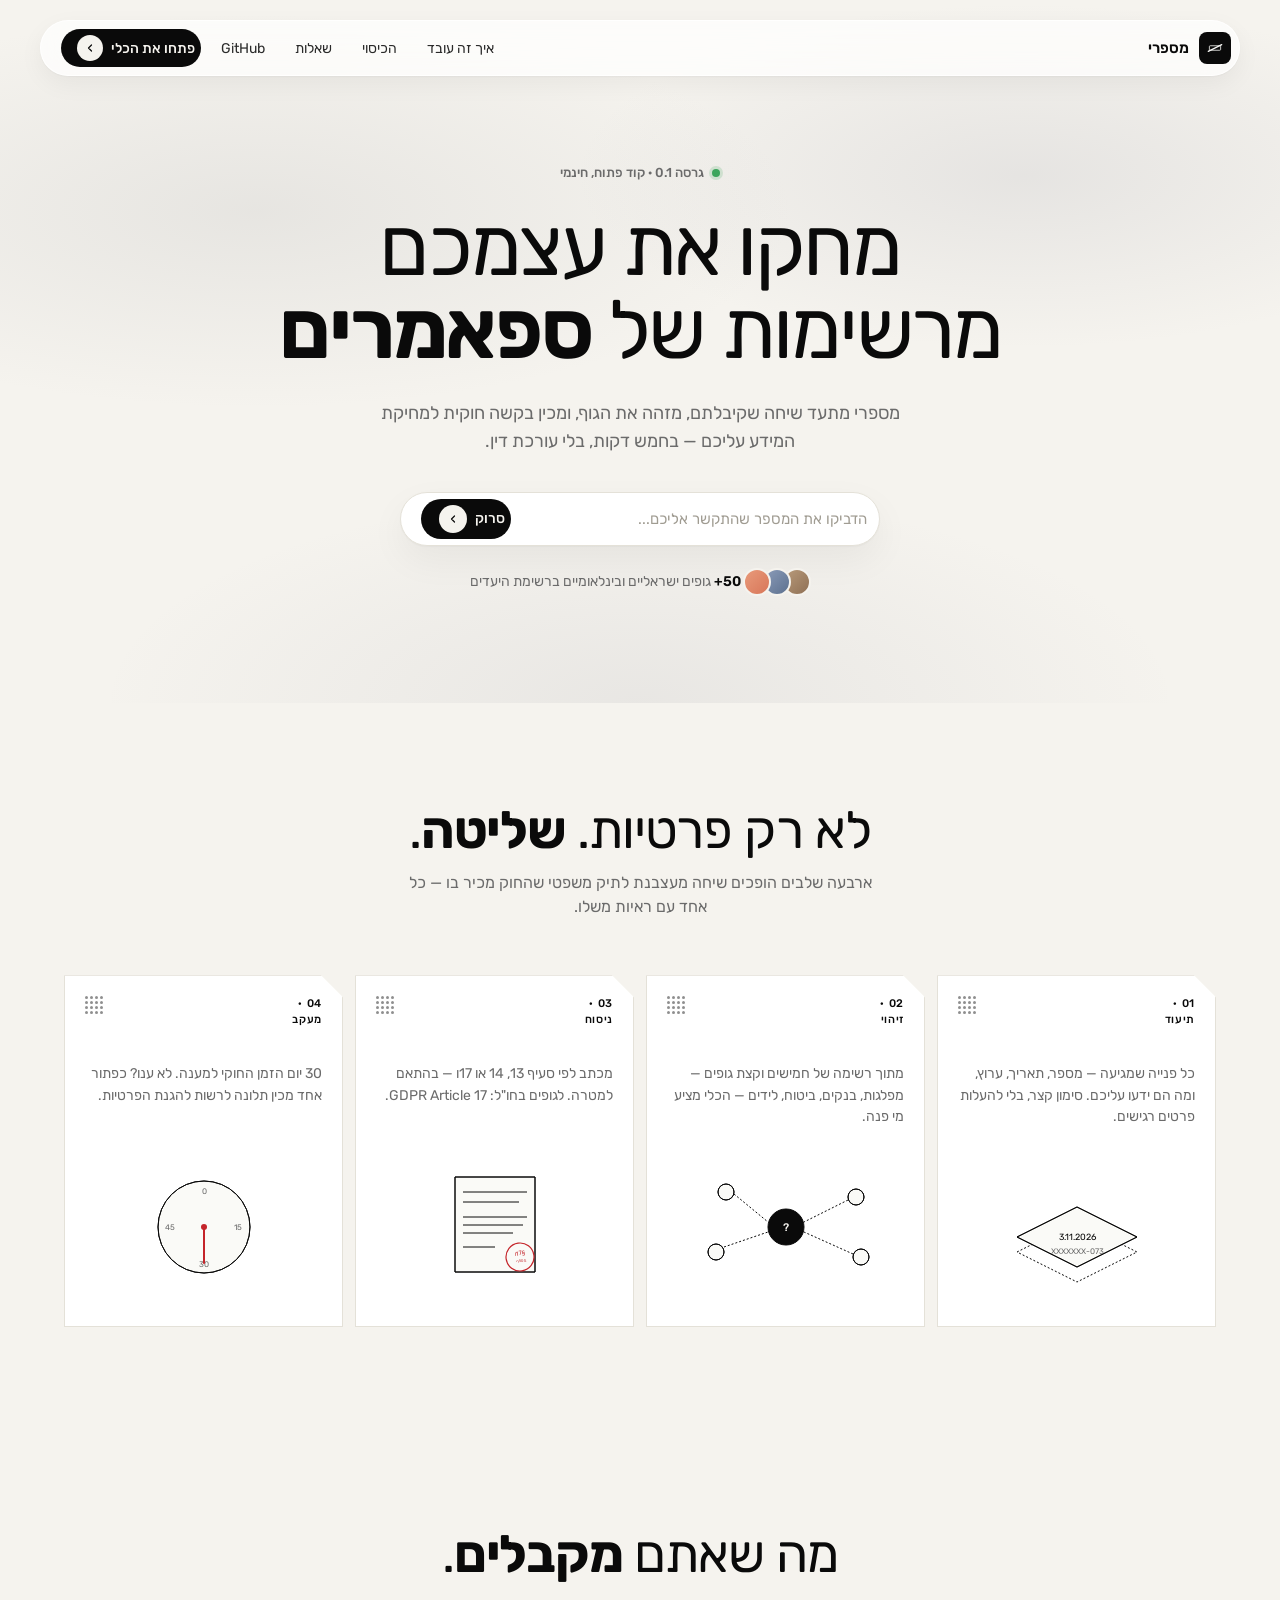
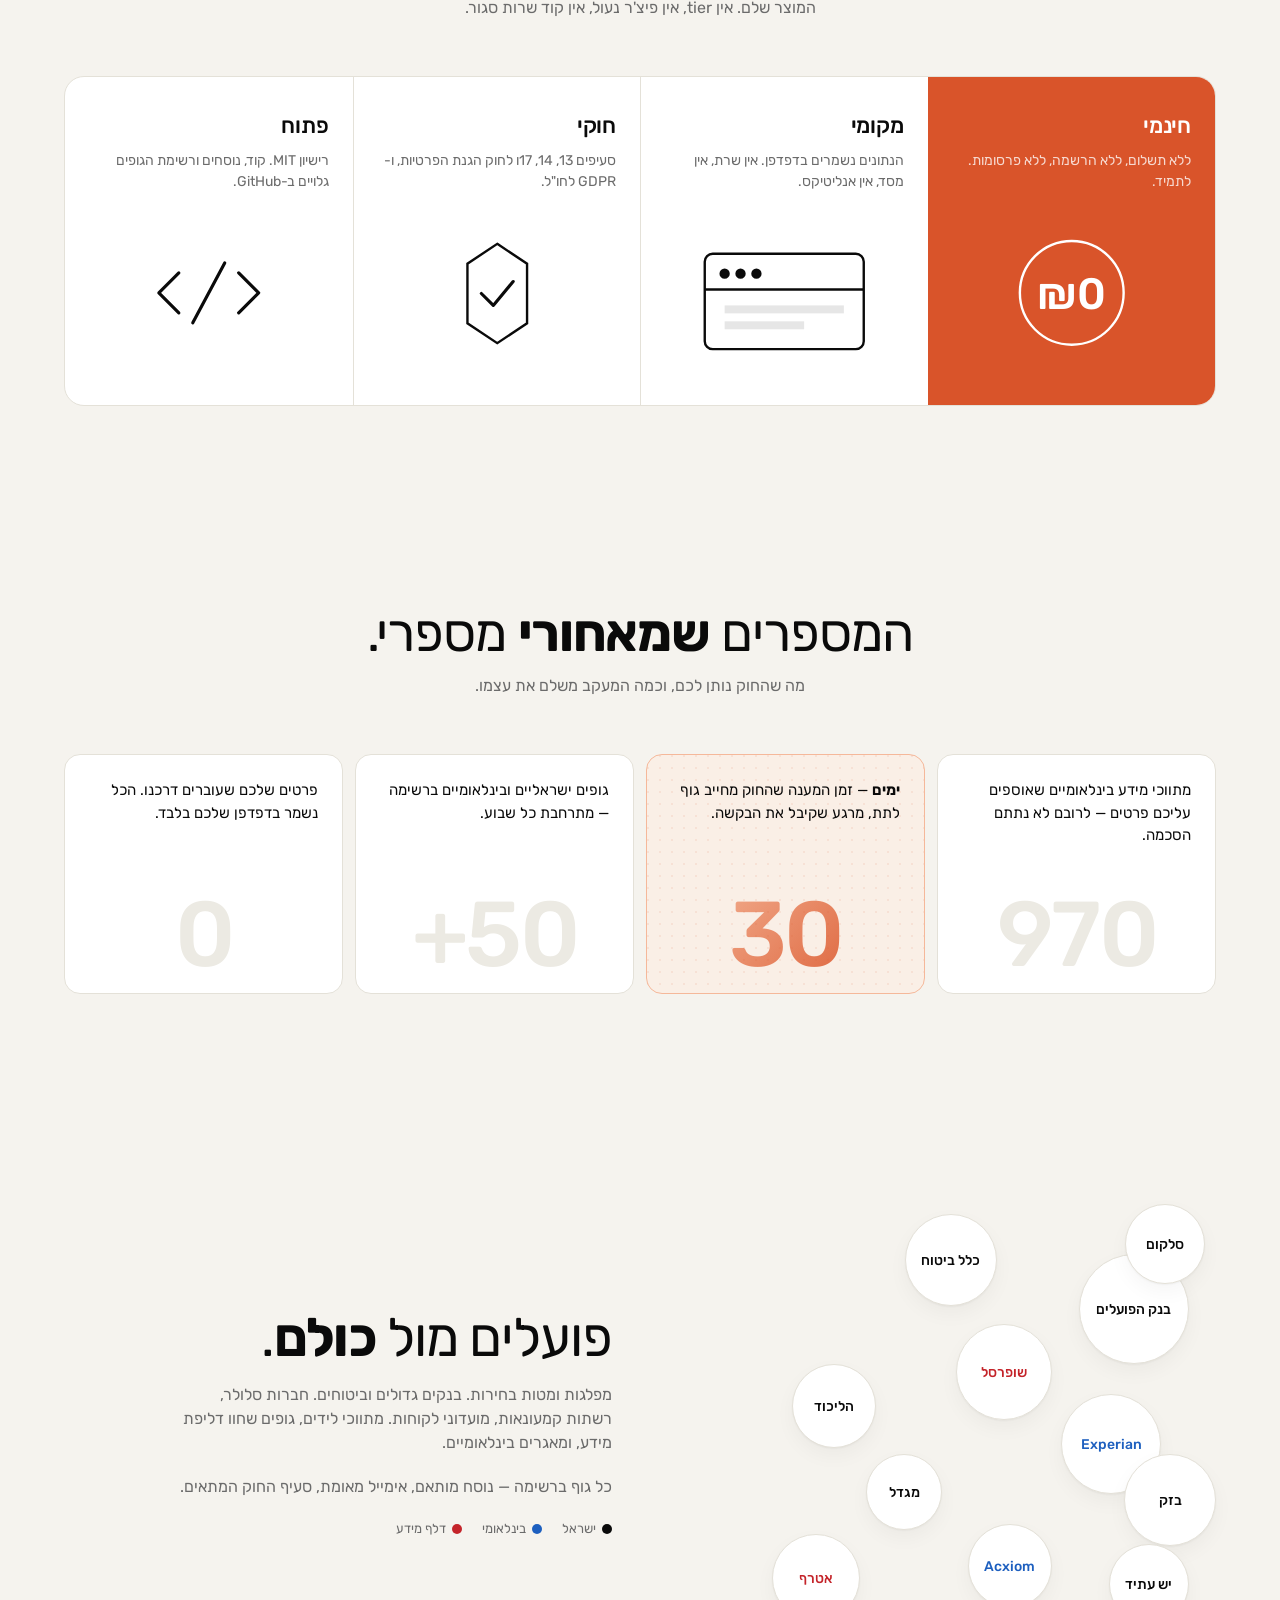
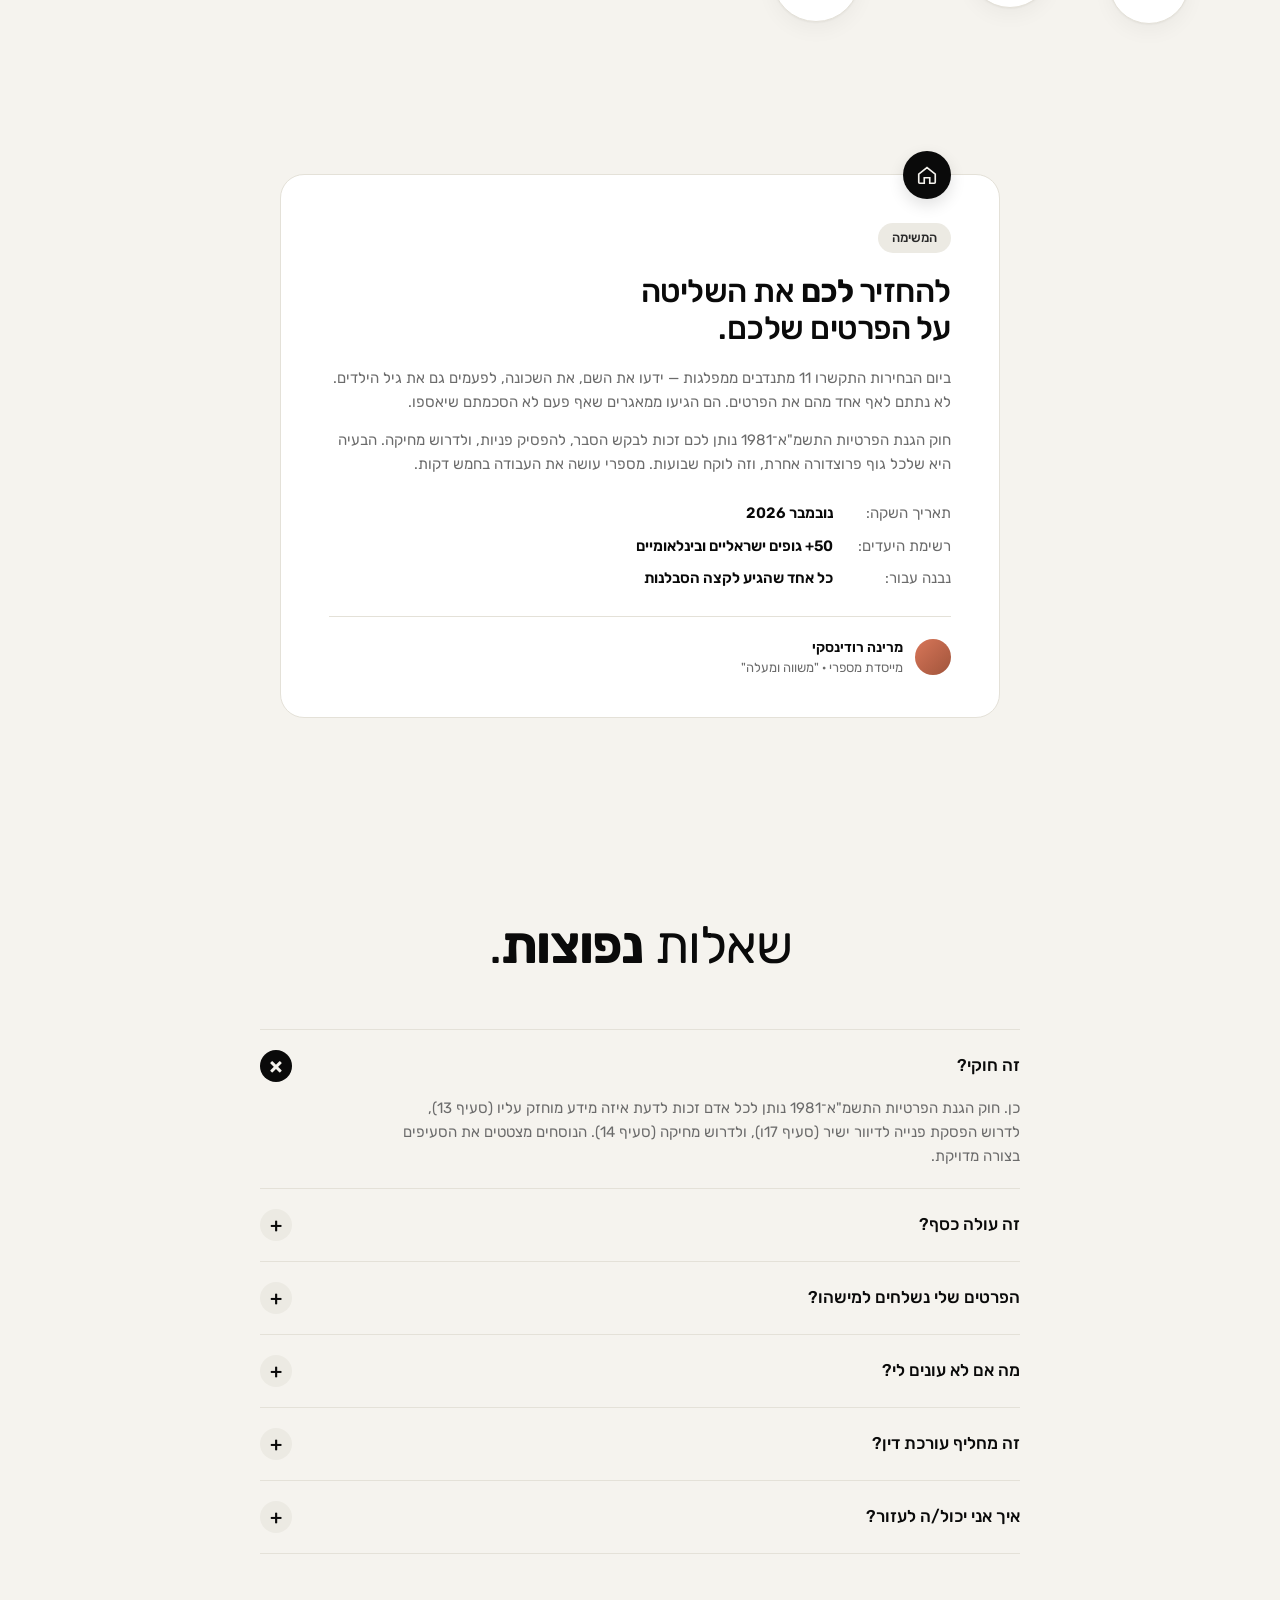
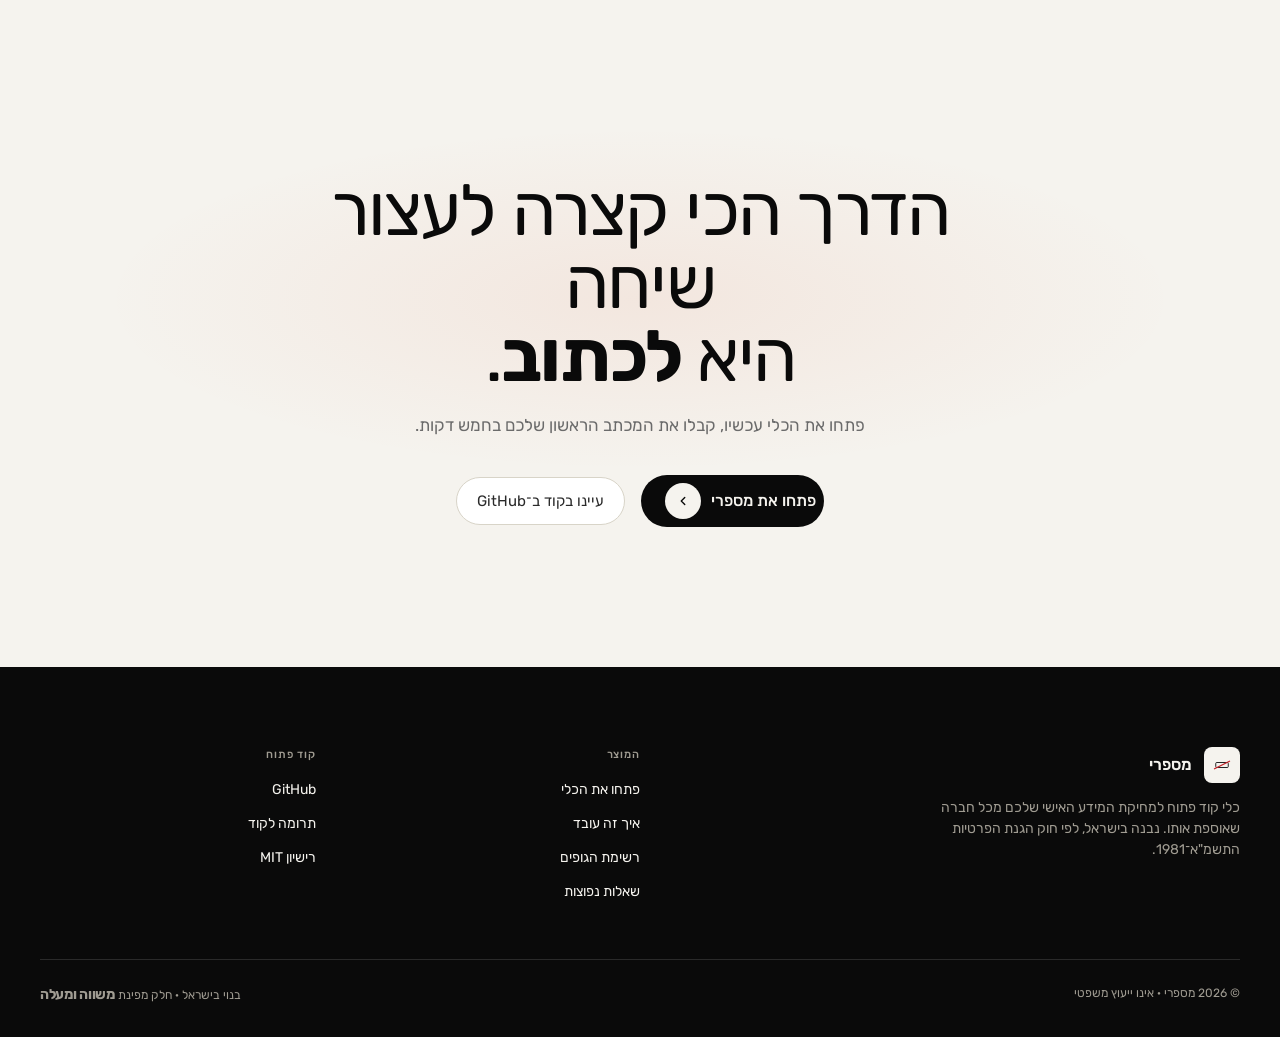
==== commit a8d4987a: "type: unify everything to a single typeface (Rubik) The page was mixing four families — Fraunces, In" ====
--- a/index.html
+++ b/index.html
@@ -7,7 +7,7 @@
   <meta name="description" content="כלי קוד פתוח לישראלים. מכין בקשת מחיקה חוקית לכל חברה שמחזיקה את הפרטים שלכם, לפי חוק הגנת הפרטיות ו-GDPR." />
   <link rel="preconnect" href="https://fonts.googleapis.com">
   <link rel="preconnect" href="https://fonts.gstatic.com" crossorigin>
-  <link href="https://fonts.googleapis.com/css2?family=Fraunces:ital,opsz,wght@0,9..144,400;0,9..144,500;0,9..144,600;1,9..144,400&family=Instrument+Serif:ital@0;1&family=Inter:wght@400;500;600;700&family=JetBrains+Mono:wght@400;500&display=swap" rel="stylesheet">
+  <link href="https://fonts.googleapis.com/css2?family=Rubik:wght@300;400;500;600;700;800&display=swap" rel="stylesheet">
   <link rel="icon" href="data:image/svg+xml,%3Csvg xmlns='http://www.w3.org/2000/svg' viewBox='0 0 32 32'%3E%3Crect width='32' height='32' rx='8' fill='%230a0a0a'/%3E%3Crect x='6' y='12' width='20' height='8' rx='1.5' stroke='%23fafaf7' stroke-width='1.4' fill='none'/%3E%3Cline x1='4' y1='22' x2='28' y2='10' stroke='%23fafaf7' stroke-width='2' stroke-linecap='round'/%3E%3C/svg%3E" />
   <style>
     :root {
@@ -30,7 +30,7 @@
     * { box-sizing: border-box; margin: 0; padding: 0; }
     html { scroll-behavior: smooth; }
     body {
-      font-family: 'Inter', -apple-system, system-ui, sans-serif;
+      font-family: 'Rubik', -apple-system, system-ui, sans-serif;
       background: var(--ground);
       color: var(--ink);
       direction: rtl;
@@ -38,8 +38,8 @@
       -webkit-font-smoothing: antialiased;
       overflow-x: hidden;
     }
-    .italic-serif { font-family: 'Instrument Serif', 'Fraunces', serif; font-style: italic; font-weight: 400; }
-    .mono { font-family: 'JetBrains Mono', ui-monospace, monospace; }
+    .italic-serif { font-weight: 700; letter-spacing: -0.02em; }
+    .mono { font-variant-numeric: tabular-nums; letter-spacing: 0; }
 
     /* TOP BAR */
     .topbar {
@@ -107,14 +107,14 @@
       50% { box-shadow: 0 0 0 7px rgba(60,165,92,0.08); }
     }
     .hero h1 {
-      font-family: 'Fraunces', serif;
+      font-family: 'Rubik', -apple-system, system-ui, sans-serif;
       font-size: clamp(42px, 6.4vw, 88px);
       font-weight: 400; letter-spacing: -0.03em; line-height: 1.02;
       max-width: 14ch; margin: 0 auto 28px; color: var(--ink);
     }
-    .hero h1 em { font-family: 'Instrument Serif', serif; font-style: italic; font-weight: 400; }
+    .hero h1 em { font-weight: 700; font-style: normal; letter-spacing: -0.025em; }
     .hero .sub {
-      font-family: 'Inter', sans-serif; font-size: 18px; color: var(--mute);
+      font-family: 'Rubik', -apple-system, system-ui, sans-serif; font-size: 18px; color: var(--mute);
       max-width: 48ch; margin: 0 auto 36px; line-height: 1.55;
     }
     .pill-input {
@@ -156,12 +156,12 @@
     .section { max-width: 1200px; margin: 0 auto; padding: 100px 24px; position: relative; }
     .section-head { text-align: center; margin-bottom: 56px; }
     .section-head h2 {
-      font-family: 'Fraunces', serif;
+      font-family: 'Rubik', -apple-system, system-ui, sans-serif;
       font-size: clamp(32px, 4.2vw, 52px);
       font-weight: 400; letter-spacing: -0.02em; line-height: 1.05;
       margin-bottom: 14px; color: var(--ink);
     }
-    .section-head h2 em { font-family: 'Instrument Serif', serif; font-style: italic; font-weight: 400; }
+    .section-head h2 em { font-weight: 700; font-style: normal; letter-spacing: -0.025em; }
     .section-head p { color: var(--mute); font-size: 16px; max-width: 48ch; margin: 0 auto; }
 
     /* CUT-CORNER CARDS */
@@ -176,7 +176,7 @@
     .cut-card:hover { transform: translateY(-2px); }
     .cut-card .cut-top { display: flex; justify-content: space-between; align-items: flex-start; margin-bottom: 36px; }
     .cut-card .cut-label {
-      font-family: 'JetBrains Mono', monospace;
+      font-family: 'Rubik', -apple-system, system-ui, sans-serif;
       font-size: 11px; font-weight: 500; letter-spacing: 0.06em;
       text-transform: uppercase; color: var(--ink); line-height: 1.4;
     }
@@ -202,7 +202,7 @@
     }
     .pillar:last-child { border-left: none; }
     .pillar h4 {
-      font-family: 'Fraunces', serif; font-size: 22px; font-weight: 500;
+      font-family: 'Rubik', -apple-system, system-ui, sans-serif; font-size: 22px; font-weight: 500;
       margin-bottom: 8px; letter-spacing: -0.01em;
     }
     .pillar p { font-size: 14px; color: var(--mute); line-height: 1.55; margin-bottom: 20px; }
@@ -221,7 +221,7 @@
     }
     .stat-card .stat-body { font-size: 15px; line-height: 1.5; color: var(--ink); margin-bottom: 12px; }
     .stat-card .stat-big {
-      font-family: 'Fraunces', serif;
+      font-family: 'Rubik', -apple-system, system-ui, sans-serif;
       font-size: 92px; font-weight: 500; line-height: 1;
       color: var(--ground-2); letter-spacing: -0.03em;
       text-align: center; padding: 0 0 12px; user-select: none;
@@ -241,11 +241,11 @@
     /* COVERAGE */
     .coverage { display: grid; grid-template-columns: 1fr 1fr; gap: 56px; align-items: center; }
     .coverage .text h2 {
-      font-family: 'Fraunces', serif;
+      font-family: 'Rubik', -apple-system, system-ui, sans-serif;
       font-size: clamp(32px, 4.2vw, 56px);
       font-weight: 400; letter-spacing: -0.02em; line-height: 1.05; margin-bottom: 16px;
     }
-    .coverage .text h2 em { font-family: 'Instrument Serif', serif; font-style: italic; }
+    .coverage .text h2 em { font-weight: 700; font-style: normal; letter-spacing: -0.025em; }
     .coverage .text p { font-size: 16px; color: var(--mute); max-width: 44ch; margin-bottom: 20px; }
     .coverage .text .legend { display: flex; gap: 20px; font-size: 13px; color: var(--mute); }
     .coverage .text .legend span { display: inline-flex; align-items: center; gap: 6px; }
@@ -257,7 +257,7 @@
       position: absolute; border-radius: 50%;
       display: grid; place-items: center;
       background: var(--surface); border: 1px solid var(--rule);
-      font-family: 'Inter', sans-serif; font-weight: 500;
+      font-family: 'Rubik', -apple-system, system-ui, sans-serif; font-weight: 500;
       color: var(--ink); text-align: center; padding: 8px;
       font-size: 14px;
       box-shadow: 0 1px 2px rgba(0,0,0,0.04), 0 8px 20px rgba(0,0,0,0.04);
@@ -289,10 +289,10 @@
       margin-bottom: 20px; font-weight: 500;
     }
     .mission-card h2 {
-      font-family: 'Fraunces', serif; font-size: 32px; font-weight: 500;
+      font-family: 'Rubik', -apple-system, system-ui, sans-serif; font-size: 32px; font-weight: 500;
       line-height: 1.15; letter-spacing: -0.015em; margin-bottom: 20px;
     }
-    .mission-card h2 em { font-family: 'Instrument Serif', serif; font-style: italic; font-weight: 400; }
+    .mission-card h2 em { font-weight: 700; font-style: normal; letter-spacing: -0.025em; }
     .mission-card p { font-size: 15px; color: var(--mute); line-height: 1.6; margin-bottom: 14px; }
     .mission-card .stats-mini { margin-top: 26px; margin-bottom: 26px; display: flex; flex-direction: column; gap: 10px; }
     .mission-card .stats-mini .stat { font-size: 15px; display: flex; gap: 8px; }
@@ -333,12 +333,12 @@
     }
     .big-cta > * { position: relative; }
     .big-cta h2 {
-      font-family: 'Fraunces', serif;
+      font-family: 'Rubik', -apple-system, system-ui, sans-serif;
       font-size: clamp(36px, 5.6vw, 72px);
       font-weight: 400; letter-spacing: -0.025em; line-height: 1.02;
       max-width: 16ch; margin: 0 auto 20px;
     }
-    .big-cta h2 em { font-family: 'Instrument Serif', serif; font-style: italic; }
+    .big-cta h2 em { font-weight: 700; font-style: normal; letter-spacing: -0.025em; }
     .big-cta p { font-size: 17px; color: var(--mute); max-width: 44ch; margin: 0 auto 36px; }
     .pill-cta-btn {
       display: inline-flex; align-items: center; gap: 10px;
@@ -497,8 +497,8 @@
             <path d="M40 90 L100 60 L160 90 L100 120 Z" stroke-dasharray="2 2"/>
             <path d="M40 75 L100 45 L160 75 L100 105 Z" fill="#fafaf7"/>
             <path d="M40 75 L100 45 L160 75 L100 105 Z"/>
-            <text x="100" y="78" text-anchor="middle" font-family="JetBrains Mono" font-size="9" fill="#0a0a0a" stroke="none">3.11.2026</text>
-            <text x="100" y="92" text-anchor="middle" font-family="JetBrains Mono" font-size="8" fill="#6b6b6b" stroke="none">073-XXXXXXX</text>
+            <text x="100" y="78" text-anchor="middle" font-family="Rubik" font-size="9" fill="#0a0a0a" stroke="none">3.11.2026</text>
+            <text x="100" y="92" text-anchor="middle" font-family="Rubik" font-size="8" fill="#6b6b6b" stroke="none">073-XXXXXXX</text>
           </svg>
         </div>
       </article>
@@ -517,7 +517,7 @@
             <circle cx="175" cy="95" r="8" fill="#fafaf7"/><circle cx="175" cy="95" r="8"/>
             <circle cx="100" cy="65" r="18" fill="#0a0a0a"/>
             <path d="M48 32 L82 60 M162 38 L118 60 M38 85 L82 70 M167 92 L118 70" stroke-dasharray="2 2"/>
-            <text x="100" y="69" text-anchor="middle" font-family="JetBrains Mono" font-size="11" fill="#f5f3ee" stroke="none" font-weight="500">?</text>
+            <text x="100" y="69" text-anchor="middle" font-family="Rubik" font-size="11" fill="#f5f3ee" stroke="none" font-weight="500">?</text>
           </svg>
         </div>
       </article>
@@ -539,8 +539,8 @@
             <line x1="68" y1="71" x2="118" y2="71"/>
             <line x1="68" y1="85" x2="100" y2="85"/>
             <circle cx="125" cy="95" r="14" stroke="#c4242a" stroke-width="1.2" fill="none" transform="rotate(-8 125 95)"/>
-            <text x="125" y="93" text-anchor="middle" font-family="Inter" font-size="6" fill="#c4242a" stroke="none" transform="rotate(-8 125 95)">§17ו</text>
-            <text x="125" y="100" text-anchor="middle" font-family="Inter" font-size="4" fill="#c4242a" stroke="none" transform="rotate(-8 125 95)">מספרי</text>
+            <text x="125" y="93" text-anchor="middle" font-family="Rubik" font-size="6" fill="#c4242a" stroke="none" transform="rotate(-8 125 95)">§17ו</text>
+            <text x="125" y="100" text-anchor="middle" font-family="Rubik" font-size="4" fill="#c4242a" stroke="none" transform="rotate(-8 125 95)">מספרי</text>
           </svg>
         </div>
       </article>
@@ -555,10 +555,10 @@
           <svg viewBox="0 0 200 130" fill="none" stroke="#0a0a0a" stroke-width="1">
             <circle cx="100" cy="65" r="46" fill="#fafaf7"/>
             <circle cx="100" cy="65" r="46"/>
-            <text x="100" y="32" text-anchor="middle" font-family="JetBrains Mono" font-size="8" fill="#6b6b6b" stroke="none">0</text>
-            <text x="134" y="68" text-anchor="middle" font-family="JetBrains Mono" font-size="8" fill="#6b6b6b" stroke="none">15</text>
-            <text x="66" y="68" text-anchor="middle" font-family="JetBrains Mono" font-size="8" fill="#6b6b6b" stroke="none">45</text>
-            <text x="100" y="105" text-anchor="middle" font-family="JetBrains Mono" font-size="8" fill="#6b6b6b" stroke="none">30</text>
+            <text x="100" y="32" text-anchor="middle" font-family="Rubik" font-size="8" fill="#6b6b6b" stroke="none">0</text>
+            <text x="134" y="68" text-anchor="middle" font-family="Rubik" font-size="8" fill="#6b6b6b" stroke="none">15</text>
+            <text x="66" y="68" text-anchor="middle" font-family="Rubik" font-size="8" fill="#6b6b6b" stroke="none">45</text>
+            <text x="100" y="105" text-anchor="middle" font-family="Rubik" font-size="8" fill="#6b6b6b" stroke="none">30</text>
             <path d="M100 65 L100 101" stroke="#c4242a" stroke-width="2" stroke-linecap="round"/>
             <circle cx="100" cy="65" r="3" fill="#c4242a" stroke="none"/>
           </svg>
@@ -580,7 +580,7 @@
         <div class="pillar-diagram" aria-hidden="true">
           <svg viewBox="0 0 120 80" fill="none" stroke="currentColor" stroke-width="1.2">
             <circle cx="60" cy="40" r="26"/>
-            <text x="60" y="48" text-anchor="middle" font-family="Fraunces" font-size="22" fill="currentColor" stroke="none" font-weight="500">₪0</text>
+            <text x="60" y="48" text-anchor="middle" font-family="Rubik" font-size="22" fill="currentColor" stroke="none" font-weight="500">₪0</text>
           </svg>
         </div>
       </div>
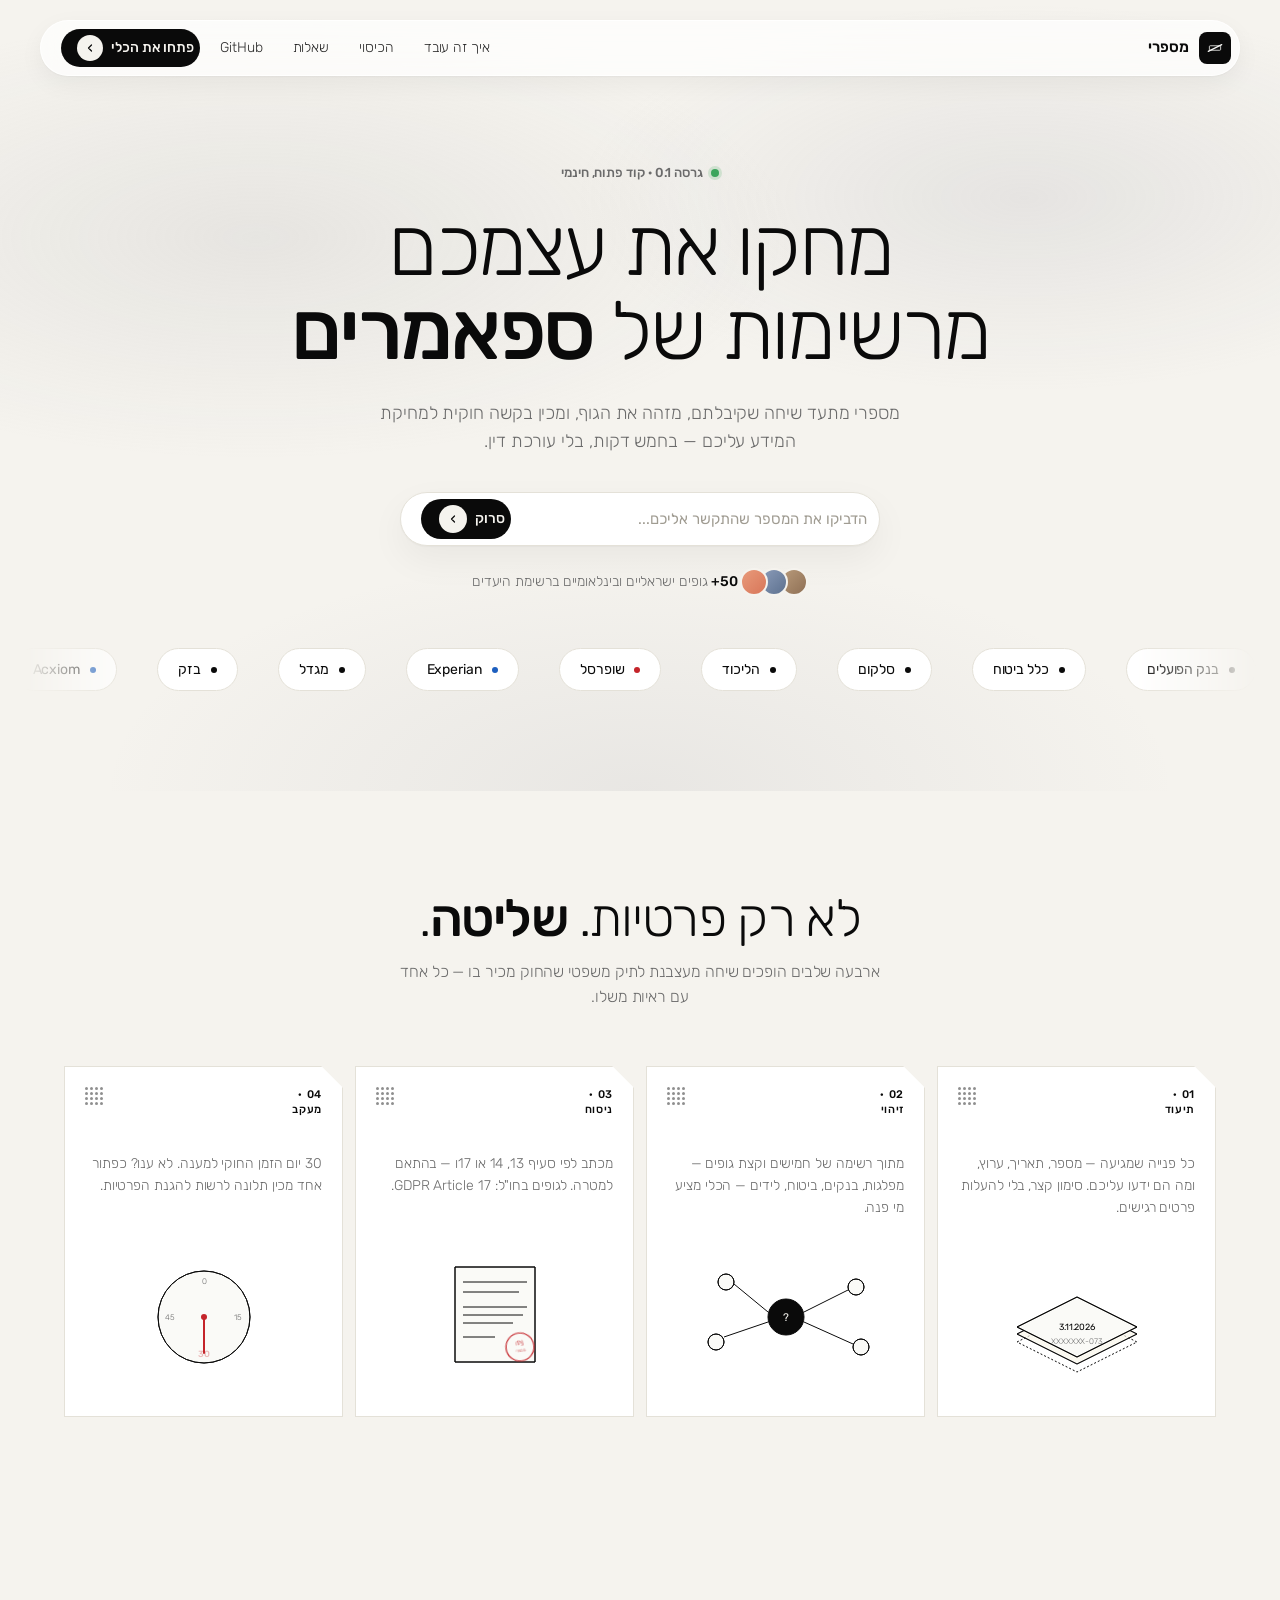
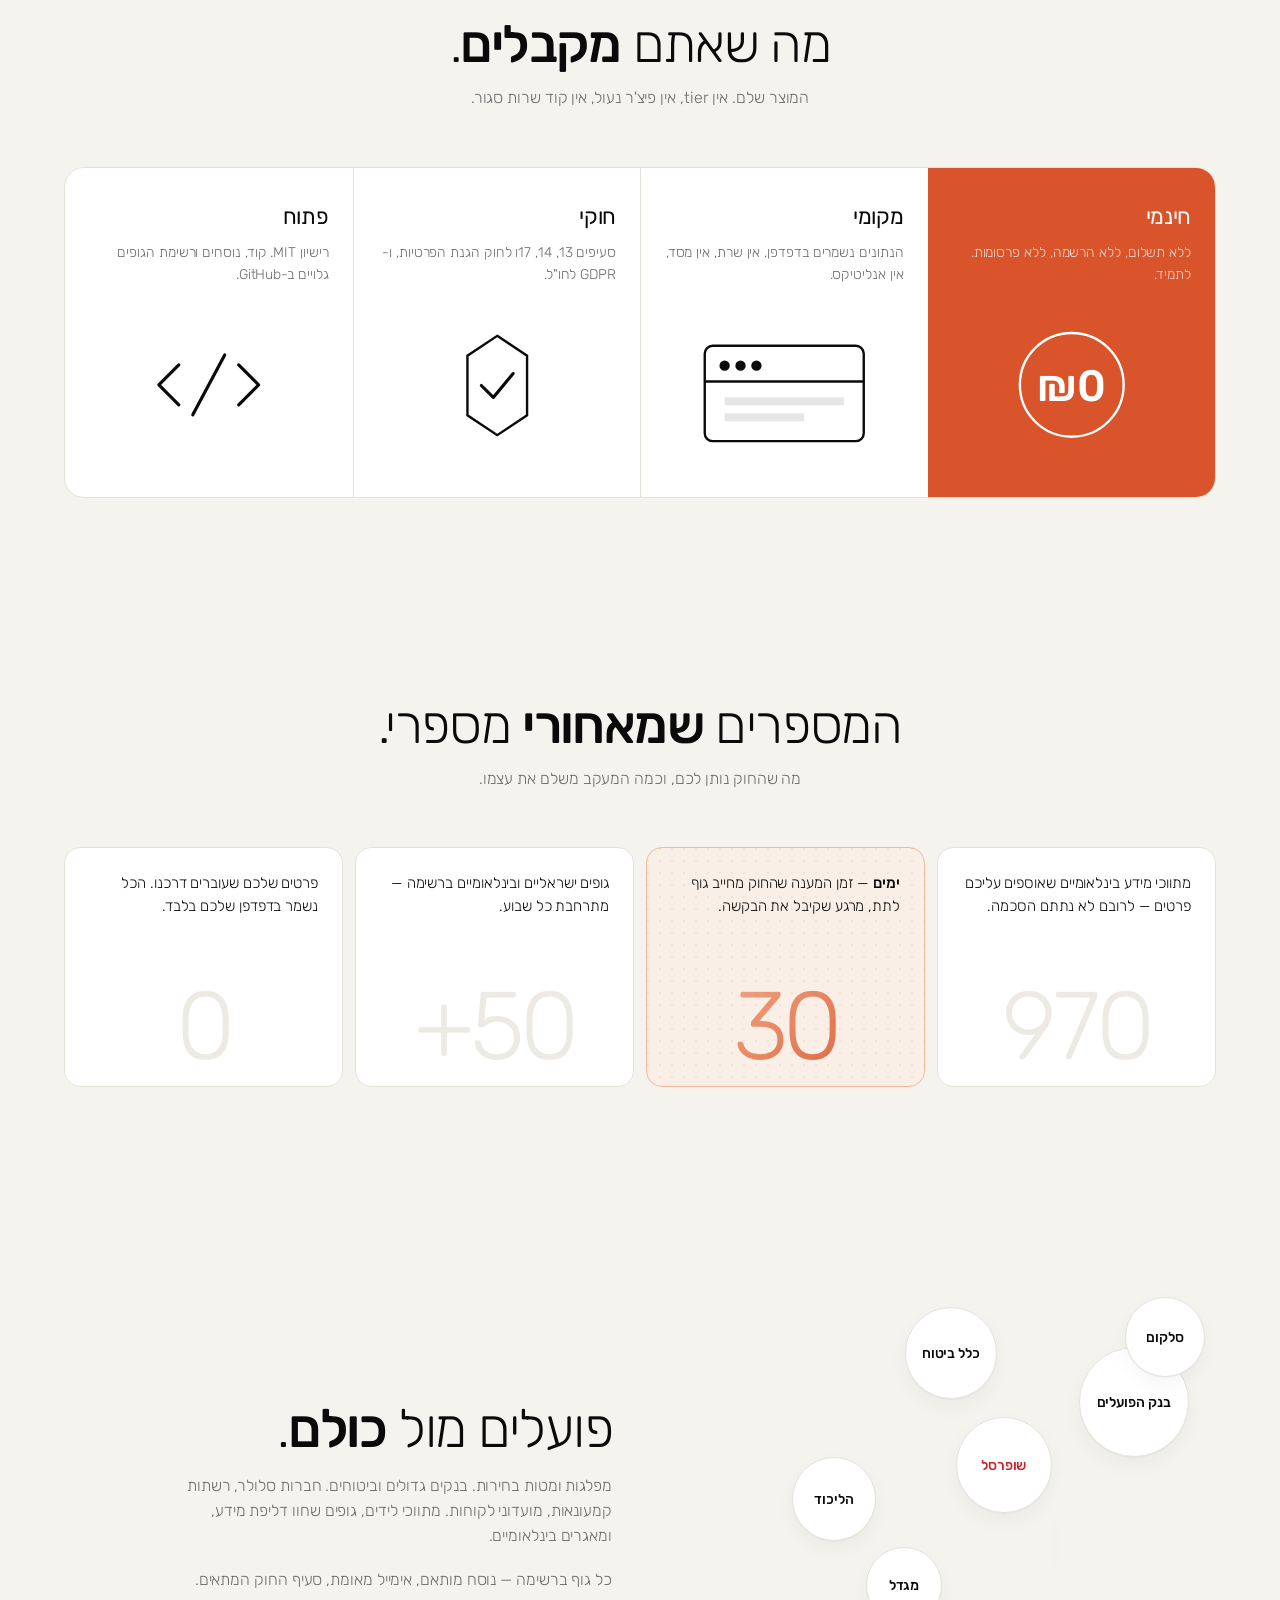
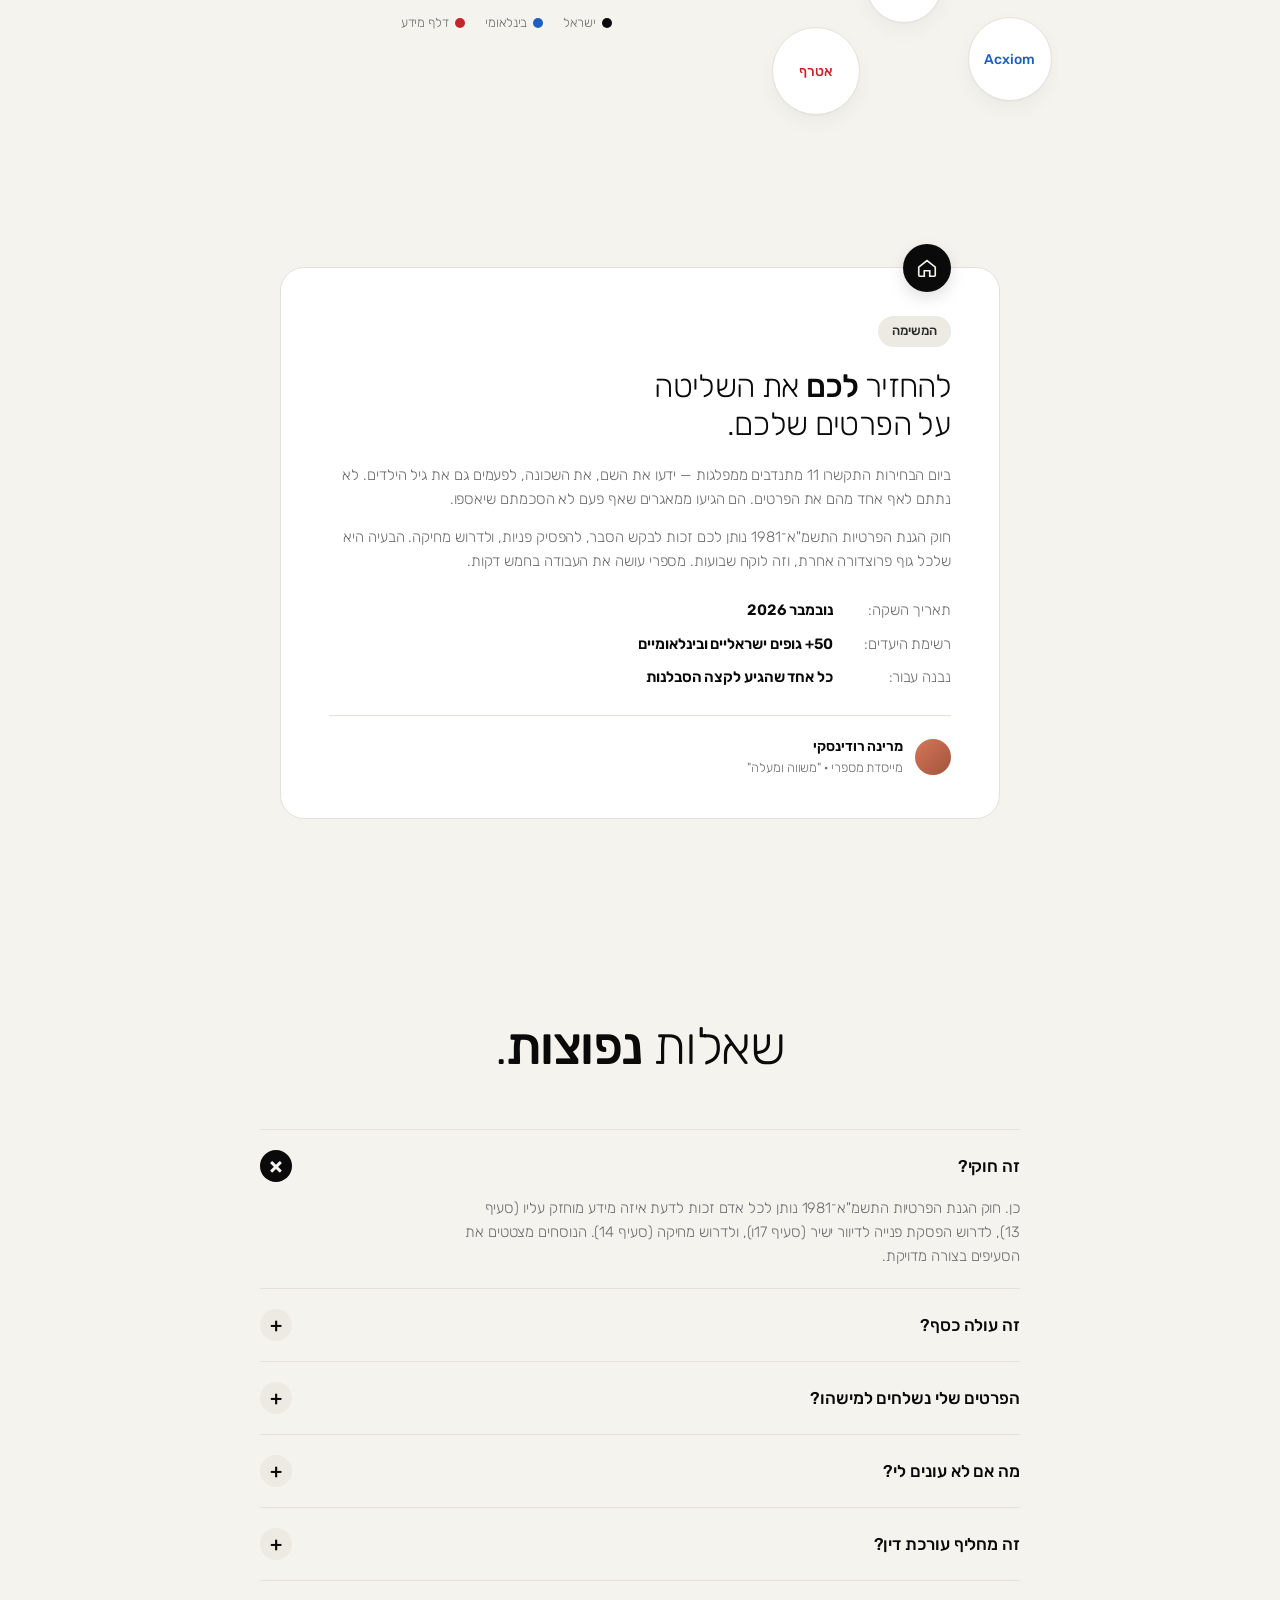
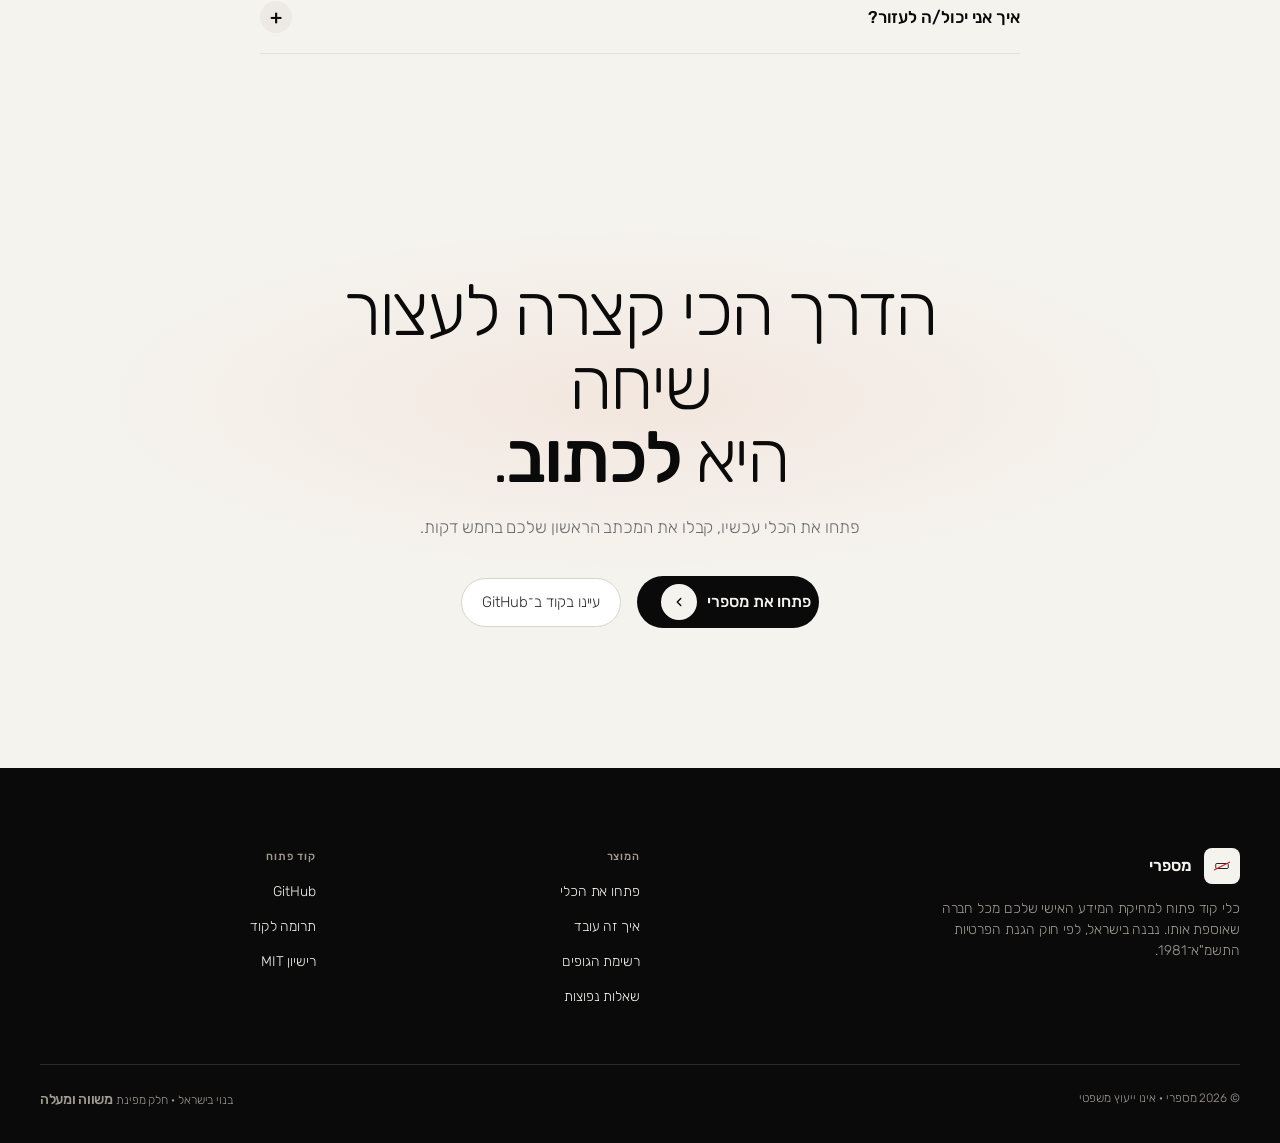
==== commit 1095958d: "add: rotating logo marquee + animated card diagrams + lighter type Three changes the user asked for:" ====
--- a/index.html
+++ b/index.html
@@ -7,7 +7,7 @@
   <meta name="description" content="כלי קוד פתוח לישראלים. מכין בקשת מחיקה חוקית לכל חברה שמחזיקה את הפרטים שלכם, לפי חוק הגנת הפרטיות ו-GDPR." />
   <link rel="preconnect" href="https://fonts.googleapis.com">
   <link rel="preconnect" href="https://fonts.gstatic.com" crossorigin>
-  <link href="https://fonts.googleapis.com/css2?family=Rubik:wght@300;400;500;600;700;800&display=swap" rel="stylesheet">
+  <link href="https://fonts.googleapis.com/css2?family=Rubik:wght@300;400;500;600&display=swap" rel="stylesheet">
   <link rel="icon" href="data:image/svg+xml,%3Csvg xmlns='http://www.w3.org/2000/svg' viewBox='0 0 32 32'%3E%3Crect width='32' height='32' rx='8' fill='%230a0a0a'/%3E%3Crect x='6' y='12' width='20' height='8' rx='1.5' stroke='%23fafaf7' stroke-width='1.4' fill='none'/%3E%3Cline x1='4' y1='22' x2='28' y2='10' stroke='%23fafaf7' stroke-width='2' stroke-linecap='round'/%3E%3C/svg%3E" />
   <style>
     :root {
@@ -31,14 +31,18 @@
     html { scroll-behavior: smooth; }
     body {
       font-family: 'Rubik', -apple-system, system-ui, sans-serif;
+      font-weight: 300;
       background: var(--ground);
       color: var(--ink);
       direction: rtl;
-      line-height: 1.5;
+      line-height: 1.55;
       -webkit-font-smoothing: antialiased;
       overflow-x: hidden;
-    }
-    .italic-serif { font-weight: 700; letter-spacing: -0.02em; }
+      letter-spacing: -0.005em;
+    }
+    .italic-serif { font-weight: 500; letter-spacing: -0.02em; }
+    strong, b { font-weight: 500; }
+    em { font-weight: 600; font-style: normal; letter-spacing: -0.025em; }
     .mono { font-variant-numeric: tabular-nums; letter-spacing: 0; }
 
     /* TOP BAR */
@@ -109,10 +113,10 @@
     .hero h1 {
       font-family: 'Rubik', -apple-system, system-ui, sans-serif;
       font-size: clamp(42px, 6.4vw, 88px);
-      font-weight: 400; letter-spacing: -0.03em; line-height: 1.02;
+      font-weight: 300; letter-spacing: -0.035em; line-height: 1.02;
       max-width: 14ch; margin: 0 auto 28px; color: var(--ink);
     }
-    .hero h1 em { font-weight: 700; font-style: normal; letter-spacing: -0.025em; }
+    .hero h1 em { font-weight: 500; font-style: normal; letter-spacing: -0.03em; }
     .hero .sub {
       font-family: 'Rubik', -apple-system, system-ui, sans-serif; font-size: 18px; color: var(--mute);
       max-width: 48ch; margin: 0 auto 36px; line-height: 1.55;
@@ -152,16 +156,128 @@
     .avatars .avatar.a2 { background: linear-gradient(135deg, #8a9bb8, #5d718f); }
     .avatars .avatar.a3 { background: linear-gradient(135deg, #b89a7a, #8f7055); }
 
+    /* LOGOS MARQUEE */
+    .logos-marquee {
+      margin-top: 44px;
+      overflow: hidden;
+      mask-image: linear-gradient(to left, transparent, #000 10%, #000 90%, transparent);
+      -webkit-mask-image: linear-gradient(to left, transparent, #000 10%, #000 90%, transparent);
+    }
+    .marquee-track {
+      display: flex;
+      gap: 40px;
+      width: max-content;
+      animation: marquee 40s linear infinite;
+    }
+    .marquee-track:hover { animation-play-state: paused; }
+    .logo-chip {
+      display: inline-flex;
+      align-items: center;
+      gap: 10px;
+      padding: 10px 20px;
+      background: var(--surface);
+      border: 1px solid var(--rule);
+      border-radius: 999px;
+      font-size: 14px;
+      font-weight: 400;
+      color: var(--ink);
+      white-space: nowrap;
+      flex-shrink: 0;
+    }
+    .logo-chip .dot {
+      width: 6px; height: 6px; border-radius: 50%; background: var(--ink);
+      flex-shrink: 0;
+    }
+    .logo-chip.intl .dot { background: var(--blue); }
+    .logo-chip.leak .dot { background: var(--red); }
+    @keyframes marquee {
+      from { transform: translateX(0); }
+      to { transform: translateX(50%); }
+    }
+
+    /* DIAGRAM ANIMATIONS */
+    @keyframes slip-rise {
+      from { opacity: 0; transform: translateY(14px); }
+      to { opacity: 1; transform: translateY(0); }
+    }
+    @keyframes pulse-dash {
+      from { stroke-dashoffset: 40; }
+      to { stroke-dashoffset: 0; }
+    }
+    @keyframes draw-line {
+      from { stroke-dasharray: 0 100; }
+      to { stroke-dasharray: 100 0; }
+    }
+    @keyframes seal-drop {
+      0%   { opacity: 0; transform: rotate(-40deg) scale(0.4); transform-origin: 125px 95px; }
+      70%  { opacity: 1; transform: rotate(-4deg) scale(1.1); transform-origin: 125px 95px; }
+      100% { opacity: 1; transform: rotate(-8deg) scale(1); transform-origin: 125px 95px; }
+    }
+    @keyframes clock-hand {
+      from { transform: rotate(-180deg); transform-origin: 100px 65px; }
+      to { transform: rotate(0deg); transform-origin: 100px 65px; }
+    }
+    @keyframes node-pulse {
+      0%, 100% { transform: scale(1); opacity: 1; }
+      50%      { transform: scale(1.15); opacity: 0.7; }
+    }
+    @keyframes dot-light {
+      0%, 100% { opacity: 0.3; }
+      50%      { opacity: 1; }
+    }
+
+    /* Trigger diagram animations when card becomes visible */
+    .cut-card.in .anim-slip-1 { animation: slip-rise 0.6s cubic-bezier(.2,.7,.2,1) 200ms both; }
+    .cut-card.in .anim-slip-2 { animation: slip-rise 0.6s cubic-bezier(.2,.7,.2,1) 400ms both; }
+    .cut-card.in .anim-slip-3 { animation: slip-rise 0.6s cubic-bezier(.2,.7,.2,1) 600ms both; }
+
+    .cut-card.in .anim-line {
+      stroke-dasharray: 60;
+      animation: pulse-dash 1.4s linear 400ms infinite;
+    }
+    .cut-card.in .anim-node {
+      transform-box: fill-box; transform-origin: center;
+      animation: node-pulse 2.2s ease-in-out infinite;
+    }
+    .cut-card.in .anim-node-2 { animation-delay: 0.3s; }
+    .cut-card.in .anim-node-3 { animation-delay: 0.6s; }
+    .cut-card.in .anim-node-4 { animation-delay: 0.9s; }
+
+    .cut-card.in .anim-doc-line {
+      stroke-dasharray: 80;
+      stroke-dashoffset: 80;
+      animation: pulse-dash 0.4s ease-out forwards;
+    }
+    .cut-card.in .anim-doc-line-1 { animation-delay: 300ms; }
+    .cut-card.in .anim-doc-line-2 { animation-delay: 400ms; }
+    .cut-card.in .anim-doc-line-3 { animation-delay: 500ms; }
+    .cut-card.in .anim-doc-line-4 { animation-delay: 600ms; }
+    .cut-card.in .anim-doc-line-5 { animation-delay: 700ms; }
+    .cut-card.in .anim-doc-line-6 { animation-delay: 800ms; }
+    .cut-card.in .anim-seal {
+      opacity: 0;
+      animation: seal-drop 0.5s cubic-bezier(.2,.8,.2,1) 1200ms forwards;
+    }
+
+    .cut-card.in .anim-clock-hand {
+      transform-origin: 100px 65px;
+      animation: clock-hand 2.2s cubic-bezier(.2,.7,.2,1) 300ms both;
+    }
+    .cut-card.in .anim-clock-mark {
+      opacity: 0;
+      animation: dot-light 0.4s ease-out 2800ms forwards;
+    }
+
     /* SECTIONS */
     .section { max-width: 1200px; margin: 0 auto; padding: 100px 24px; position: relative; }
     .section-head { text-align: center; margin-bottom: 56px; }
     .section-head h2 {
       font-family: 'Rubik', -apple-system, system-ui, sans-serif;
       font-size: clamp(32px, 4.2vw, 52px);
-      font-weight: 400; letter-spacing: -0.02em; line-height: 1.05;
+      font-weight: 300; letter-spacing: -0.025em; line-height: 1.05;
       margin-bottom: 14px; color: var(--ink);
     }
-    .section-head h2 em { font-weight: 700; font-style: normal; letter-spacing: -0.025em; }
+    .section-head h2 em { font-weight: 500; font-style: normal; letter-spacing: -0.03em; }
     .section-head p { color: var(--mute); font-size: 16px; max-width: 48ch; margin: 0 auto; }
 
     /* CUT-CORNER CARDS */
@@ -202,8 +318,8 @@
     }
     .pillar:last-child { border-left: none; }
     .pillar h4 {
-      font-family: 'Rubik', -apple-system, system-ui, sans-serif; font-size: 22px; font-weight: 500;
-      margin-bottom: 8px; letter-spacing: -0.01em;
+      font-family: 'Rubik', -apple-system, system-ui, sans-serif; font-size: 22px; font-weight: 400;
+      margin-bottom: 8px; letter-spacing: -0.015em;
     }
     .pillar p { font-size: 14px; color: var(--mute); line-height: 1.55; margin-bottom: 20px; }
     .pillar .pillar-diagram { margin-top: auto; display: grid; place-items: center; min-height: 140px; }
@@ -222,8 +338,8 @@
     .stat-card .stat-body { font-size: 15px; line-height: 1.5; color: var(--ink); margin-bottom: 12px; }
     .stat-card .stat-big {
       font-family: 'Rubik', -apple-system, system-ui, sans-serif;
-      font-size: 92px; font-weight: 500; line-height: 1;
-      color: var(--ground-2); letter-spacing: -0.03em;
+      font-size: 96px; font-weight: 300; line-height: 1;
+      color: var(--ground-2); letter-spacing: -0.045em;
       text-align: center; padding: 0 0 12px; user-select: none;
     }
     .stat-card.featured { background: var(--accent-tint); border-color: var(--accent-soft); }
@@ -243,9 +359,9 @@
     .coverage .text h2 {
       font-family: 'Rubik', -apple-system, system-ui, sans-serif;
       font-size: clamp(32px, 4.2vw, 56px);
-      font-weight: 400; letter-spacing: -0.02em; line-height: 1.05; margin-bottom: 16px;
-    }
-    .coverage .text h2 em { font-weight: 700; font-style: normal; letter-spacing: -0.025em; }
+      font-weight: 300; letter-spacing: -0.03em; line-height: 1.05; margin-bottom: 16px;
+    }
+    .coverage .text h2 em { font-weight: 500; font-style: normal; letter-spacing: -0.03em; }
     .coverage .text p { font-size: 16px; color: var(--mute); max-width: 44ch; margin-bottom: 20px; }
     .coverage .text .legend { display: flex; gap: 20px; font-size: 13px; color: var(--mute); }
     .coverage .text .legend span { display: inline-flex; align-items: center; gap: 6px; }
@@ -289,10 +405,10 @@
       margin-bottom: 20px; font-weight: 500;
     }
     .mission-card h2 {
-      font-family: 'Rubik', -apple-system, system-ui, sans-serif; font-size: 32px; font-weight: 500;
-      line-height: 1.15; letter-spacing: -0.015em; margin-bottom: 20px;
-    }
-    .mission-card h2 em { font-weight: 700; font-style: normal; letter-spacing: -0.025em; }
+      font-family: 'Rubik', -apple-system, system-ui, sans-serif; font-size: 32px; font-weight: 300;
+      line-height: 1.2; letter-spacing: -0.02em; margin-bottom: 20px;
+    }
+    .mission-card h2 em { font-weight: 500; font-style: normal; letter-spacing: -0.025em; }
     .mission-card p { font-size: 15px; color: var(--mute); line-height: 1.6; margin-bottom: 14px; }
     .mission-card .stats-mini { margin-top: 26px; margin-bottom: 26px; display: flex; flex-direction: column; gap: 10px; }
     .mission-card .stats-mini .stat { font-size: 15px; display: flex; gap: 8px; }
@@ -335,10 +451,10 @@
     .big-cta h2 {
       font-family: 'Rubik', -apple-system, system-ui, sans-serif;
       font-size: clamp(36px, 5.6vw, 72px);
-      font-weight: 400; letter-spacing: -0.025em; line-height: 1.02;
+      font-weight: 300; letter-spacing: -0.035em; line-height: 1.02;
       max-width: 16ch; margin: 0 auto 20px;
     }
-    .big-cta h2 em { font-weight: 700; font-style: normal; letter-spacing: -0.025em; }
+    .big-cta h2 em { font-weight: 500; font-style: normal; letter-spacing: -0.03em; }
     .big-cta p { font-size: 17px; color: var(--mute); max-width: 44ch; margin: 0 auto 36px; }
     .pill-cta-btn {
       display: inline-flex; align-items: center; gap: 10px;
@@ -475,7 +591,49 @@
       <div class="avatars" aria-hidden="true">
         <div class="avatar a1"></div><div class="avatar a2"></div><div class="avatar a3"></div>
       </div>
-      <span><strong style="color: var(--ink); font-weight: 600;">50+</strong> גופים ישראליים ובינלאומיים ברשימת היעדים</span>
+      <span><strong style="color: var(--ink); font-weight: 500;">50+</strong> גופים ישראליים ובינלאומיים ברשימת היעדים</span>
+    </div>
+
+    <div class="logos-marquee" aria-hidden="true">
+      <div class="marquee-track">
+        <span class="logo-chip"><span class="dot"></span>בנק הפועלים</span>
+        <span class="logo-chip"><span class="dot"></span>כלל ביטוח</span>
+        <span class="logo-chip"><span class="dot"></span>סלקום</span>
+        <span class="logo-chip"><span class="dot"></span>הליכוד</span>
+        <span class="logo-chip leak"><span class="dot"></span>שופרסל</span>
+        <span class="logo-chip intl"><span class="dot"></span>Experian</span>
+        <span class="logo-chip"><span class="dot"></span>מגדל</span>
+        <span class="logo-chip"><span class="dot"></span>בזק</span>
+        <span class="logo-chip intl"><span class="dot"></span>Acxiom</span>
+        <span class="logo-chip leak"><span class="dot"></span>אטרף</span>
+        <span class="logo-chip"><span class="dot"></span>יש עתיד</span>
+        <span class="logo-chip"><span class="dot"></span>פרטנר</span>
+        <span class="logo-chip"><span class="dot"></span>בנק לאומי</span>
+        <span class="logo-chip"><span class="dot"></span>הראל</span>
+        <span class="logo-chip intl"><span class="dot"></span>LexisNexis</span>
+        <span class="logo-chip"><span class="dot"></span>סופר-פארם</span>
+        <span class="logo-chip"><span class="dot"></span>הפניקס</span>
+        <span class="logo-chip intl"><span class="dot"></span>Truecaller</span>
+        <!-- duplicate for seamless loop -->
+        <span class="logo-chip"><span class="dot"></span>בנק הפועלים</span>
+        <span class="logo-chip"><span class="dot"></span>כלל ביטוח</span>
+        <span class="logo-chip"><span class="dot"></span>סלקום</span>
+        <span class="logo-chip"><span class="dot"></span>הליכוד</span>
+        <span class="logo-chip leak"><span class="dot"></span>שופרסל</span>
+        <span class="logo-chip intl"><span class="dot"></span>Experian</span>
+        <span class="logo-chip"><span class="dot"></span>מגדל</span>
+        <span class="logo-chip"><span class="dot"></span>בזק</span>
+        <span class="logo-chip intl"><span class="dot"></span>Acxiom</span>
+        <span class="logo-chip leak"><span class="dot"></span>אטרף</span>
+        <span class="logo-chip"><span class="dot"></span>יש עתיד</span>
+        <span class="logo-chip"><span class="dot"></span>פרטנר</span>
+        <span class="logo-chip"><span class="dot"></span>בנק לאומי</span>
+        <span class="logo-chip"><span class="dot"></span>הראל</span>
+        <span class="logo-chip intl"><span class="dot"></span>LexisNexis</span>
+        <span class="logo-chip"><span class="dot"></span>סופר-פארם</span>
+        <span class="logo-chip"><span class="dot"></span>הפניקס</span>
+        <span class="logo-chip intl"><span class="dot"></span>Truecaller</span>
+      </div>
     </div>
   </section>
 
@@ -494,11 +652,19 @@
         <p class="cut-body">כל פנייה שמגיעה — מספר, תאריך, ערוץ, ומה הם ידעו עליכם. סימון קצר, בלי להעלות פרטים רגישים.</p>
         <div class="cut-diagram" aria-hidden="true">
           <svg viewBox="0 0 200 130" fill="none" stroke="#0a0a0a" stroke-width="1">
-            <path d="M40 90 L100 60 L160 90 L100 120 Z" stroke-dasharray="2 2"/>
-            <path d="M40 75 L100 45 L160 75 L100 105 Z" fill="#fafaf7"/>
-            <path d="M40 75 L100 45 L160 75 L100 105 Z"/>
-            <text x="100" y="78" text-anchor="middle" font-family="Rubik" font-size="9" fill="#0a0a0a" stroke="none">3.11.2026</text>
-            <text x="100" y="92" text-anchor="middle" font-family="Rubik" font-size="8" fill="#6b6b6b" stroke="none">073-XXXXXXX</text>
+            <g class="anim-slip-1">
+              <path d="M40 90 L100 60 L160 90 L100 120 Z" stroke-dasharray="2 2"/>
+            </g>
+            <g class="anim-slip-2">
+              <path d="M40 82 L100 52 L160 82 L100 112 Z" fill="#faf7ec" opacity="0.7"/>
+              <path d="M40 82 L100 52 L160 82 L100 112 Z"/>
+            </g>
+            <g class="anim-slip-3">
+              <path d="M40 75 L100 45 L160 75 L100 105 Z" fill="#fafaf7"/>
+              <path d="M40 75 L100 45 L160 75 L100 105 Z"/>
+              <text x="100" y="78" text-anchor="middle" font-family="Rubik" font-weight="400" font-size="9" fill="#0a0a0a" stroke="none">3.11.2026</text>
+              <text x="100" y="92" text-anchor="middle" font-family="Rubik" font-weight="300" font-size="8" fill="#6b6b6b" stroke="none">073-XXXXXXX</text>
+            </g>
           </svg>
         </div>
       </article>
@@ -511,13 +677,16 @@
         <p class="cut-body">מתוך רשימה של חמישים וקצת גופים — מפלגות, בנקים, ביטוח, לידים — הכלי מציע מי פנה.</p>
         <div class="cut-diagram" aria-hidden="true">
           <svg viewBox="0 0 200 130" fill="none" stroke="#0a0a0a" stroke-width="1">
-            <circle cx="40" cy="30" r="8" fill="#fafaf7"/><circle cx="40" cy="30" r="8"/>
-            <circle cx="170" cy="35" r="8" fill="#fafaf7"/><circle cx="170" cy="35" r="8"/>
-            <circle cx="30" cy="90" r="8" fill="#fafaf7"/><circle cx="30" cy="90" r="8"/>
-            <circle cx="175" cy="95" r="8" fill="#fafaf7"/><circle cx="175" cy="95" r="8"/>
+            <path class="anim-line" d="M48 32 L82 60" stroke-dasharray="4 4"/>
+            <path class="anim-line" d="M162 38 L118 60" stroke-dasharray="4 4"/>
+            <path class="anim-line" d="M38 85 L82 70" stroke-dasharray="4 4"/>
+            <path class="anim-line" d="M167 92 L118 70" stroke-dasharray="4 4"/>
+            <g class="anim-node"><circle cx="40" cy="30" r="8" fill="#fafaf7"/><circle cx="40" cy="30" r="8"/></g>
+            <g class="anim-node anim-node-2"><circle cx="170" cy="35" r="8" fill="#fafaf7"/><circle cx="170" cy="35" r="8"/></g>
+            <g class="anim-node anim-node-3"><circle cx="30" cy="90" r="8" fill="#fafaf7"/><circle cx="30" cy="90" r="8"/></g>
+            <g class="anim-node anim-node-4"><circle cx="175" cy="95" r="8" fill="#fafaf7"/><circle cx="175" cy="95" r="8"/></g>
             <circle cx="100" cy="65" r="18" fill="#0a0a0a"/>
-            <path d="M48 32 L82 60 M162 38 L118 60 M38 85 L82 70 M167 92 L118 70" stroke-dasharray="2 2"/>
-            <text x="100" y="69" text-anchor="middle" font-family="Rubik" font-size="11" fill="#f5f3ee" stroke="none" font-weight="500">?</text>
+            <text x="100" y="69" text-anchor="middle" font-family="Rubik" font-size="11" fill="#f5f3ee" stroke="none" font-weight="400">?</text>
           </svg>
         </div>
       </article>
@@ -532,15 +701,17 @@
           <svg viewBox="0 0 200 130" fill="none" stroke="#0a0a0a" stroke-width="1">
             <path d="M60 15 L140 15 L140 110 L60 110 Z" fill="#fafaf7"/>
             <path d="M60 15 L140 15 L140 110 L60 110 Z"/>
-            <line x1="68" y1="30" x2="132" y2="30"/>
-            <line x1="68" y1="40" x2="124" y2="40"/>
-            <line x1="68" y1="55" x2="132" y2="55"/>
-            <line x1="68" y1="63" x2="128" y2="63"/>
-            <line x1="68" y1="71" x2="118" y2="71"/>
-            <line x1="68" y1="85" x2="100" y2="85"/>
-            <circle cx="125" cy="95" r="14" stroke="#c4242a" stroke-width="1.2" fill="none" transform="rotate(-8 125 95)"/>
-            <text x="125" y="93" text-anchor="middle" font-family="Rubik" font-size="6" fill="#c4242a" stroke="none" transform="rotate(-8 125 95)">§17ו</text>
-            <text x="125" y="100" text-anchor="middle" font-family="Rubik" font-size="4" fill="#c4242a" stroke="none" transform="rotate(-8 125 95)">מספרי</text>
+            <line class="anim-doc-line anim-doc-line-1" x1="132" y1="30" x2="68" y2="30"/>
+            <line class="anim-doc-line anim-doc-line-2" x1="124" y1="40" x2="68" y2="40"/>
+            <line class="anim-doc-line anim-doc-line-3" x1="132" y1="55" x2="68" y2="55"/>
+            <line class="anim-doc-line anim-doc-line-4" x1="128" y1="63" x2="68" y2="63"/>
+            <line class="anim-doc-line anim-doc-line-5" x1="118" y1="71" x2="68" y2="71"/>
+            <line class="anim-doc-line anim-doc-line-6" x1="100" y1="85" x2="68" y2="85"/>
+            <g class="anim-seal">
+              <circle cx="125" cy="95" r="14" stroke="#c4242a" stroke-width="1.2" fill="none"/>
+              <text x="125" y="93" text-anchor="middle" font-family="Rubik" font-size="6" fill="#c4242a" stroke="none">§17ו</text>
+              <text x="125" y="100" text-anchor="middle" font-family="Rubik" font-size="4" fill="#c4242a" stroke="none">מספרי</text>
+            </g>
           </svg>
         </div>
       </article>
@@ -558,8 +729,8 @@
             <text x="100" y="32" text-anchor="middle" font-family="Rubik" font-size="8" fill="#6b6b6b" stroke="none">0</text>
             <text x="134" y="68" text-anchor="middle" font-family="Rubik" font-size="8" fill="#6b6b6b" stroke="none">15</text>
             <text x="66" y="68" text-anchor="middle" font-family="Rubik" font-size="8" fill="#6b6b6b" stroke="none">45</text>
-            <text x="100" y="105" text-anchor="middle" font-family="Rubik" font-size="8" fill="#6b6b6b" stroke="none">30</text>
-            <path d="M100 65 L100 101" stroke="#c4242a" stroke-width="2" stroke-linecap="round"/>
+            <text class="anim-clock-mark" x="100" y="105" text-anchor="middle" font-family="Rubik" font-weight="500" font-size="9" fill="#c4242a" stroke="none">30</text>
+            <path class="anim-clock-hand" d="M100 65 L100 101" stroke="#c4242a" stroke-width="2" stroke-linecap="round"/>
             <circle cx="100" cy="65" r="3" fill="#c4242a" stroke="none"/>
           </svg>
         </div>
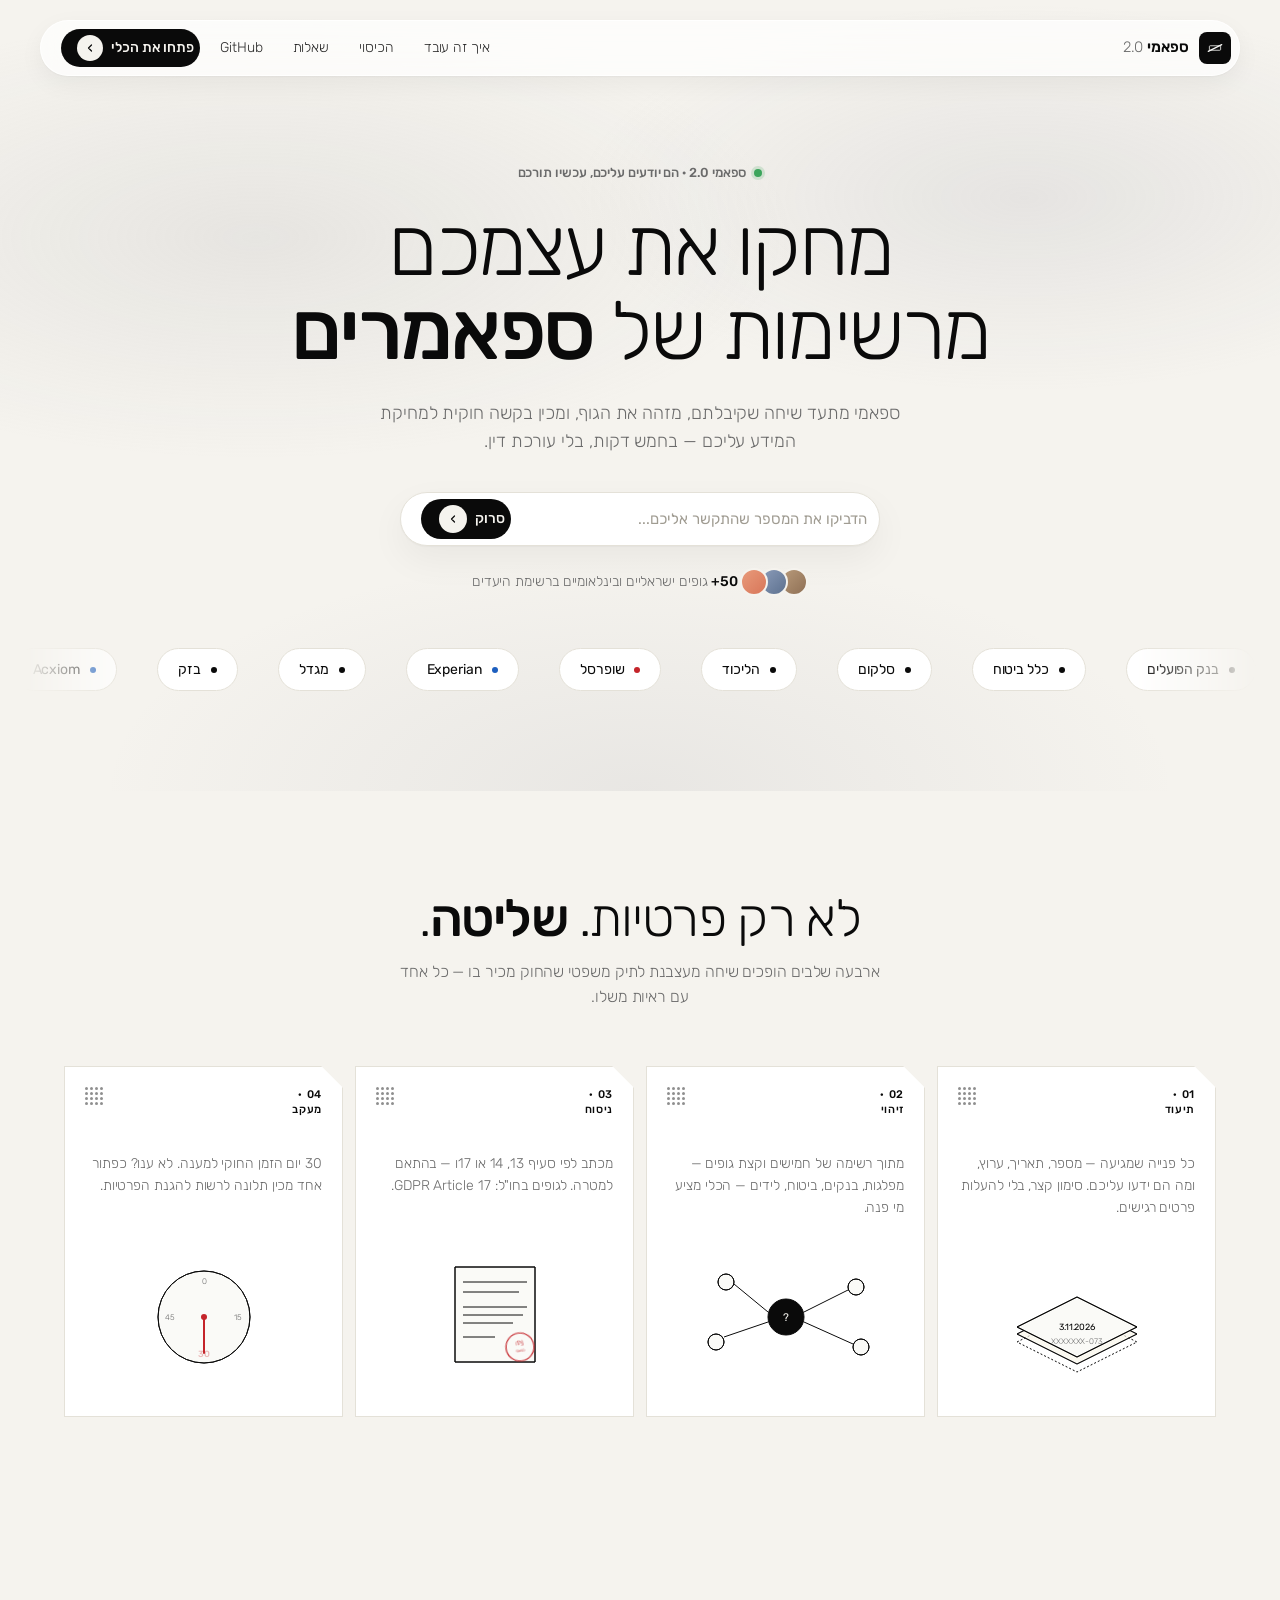
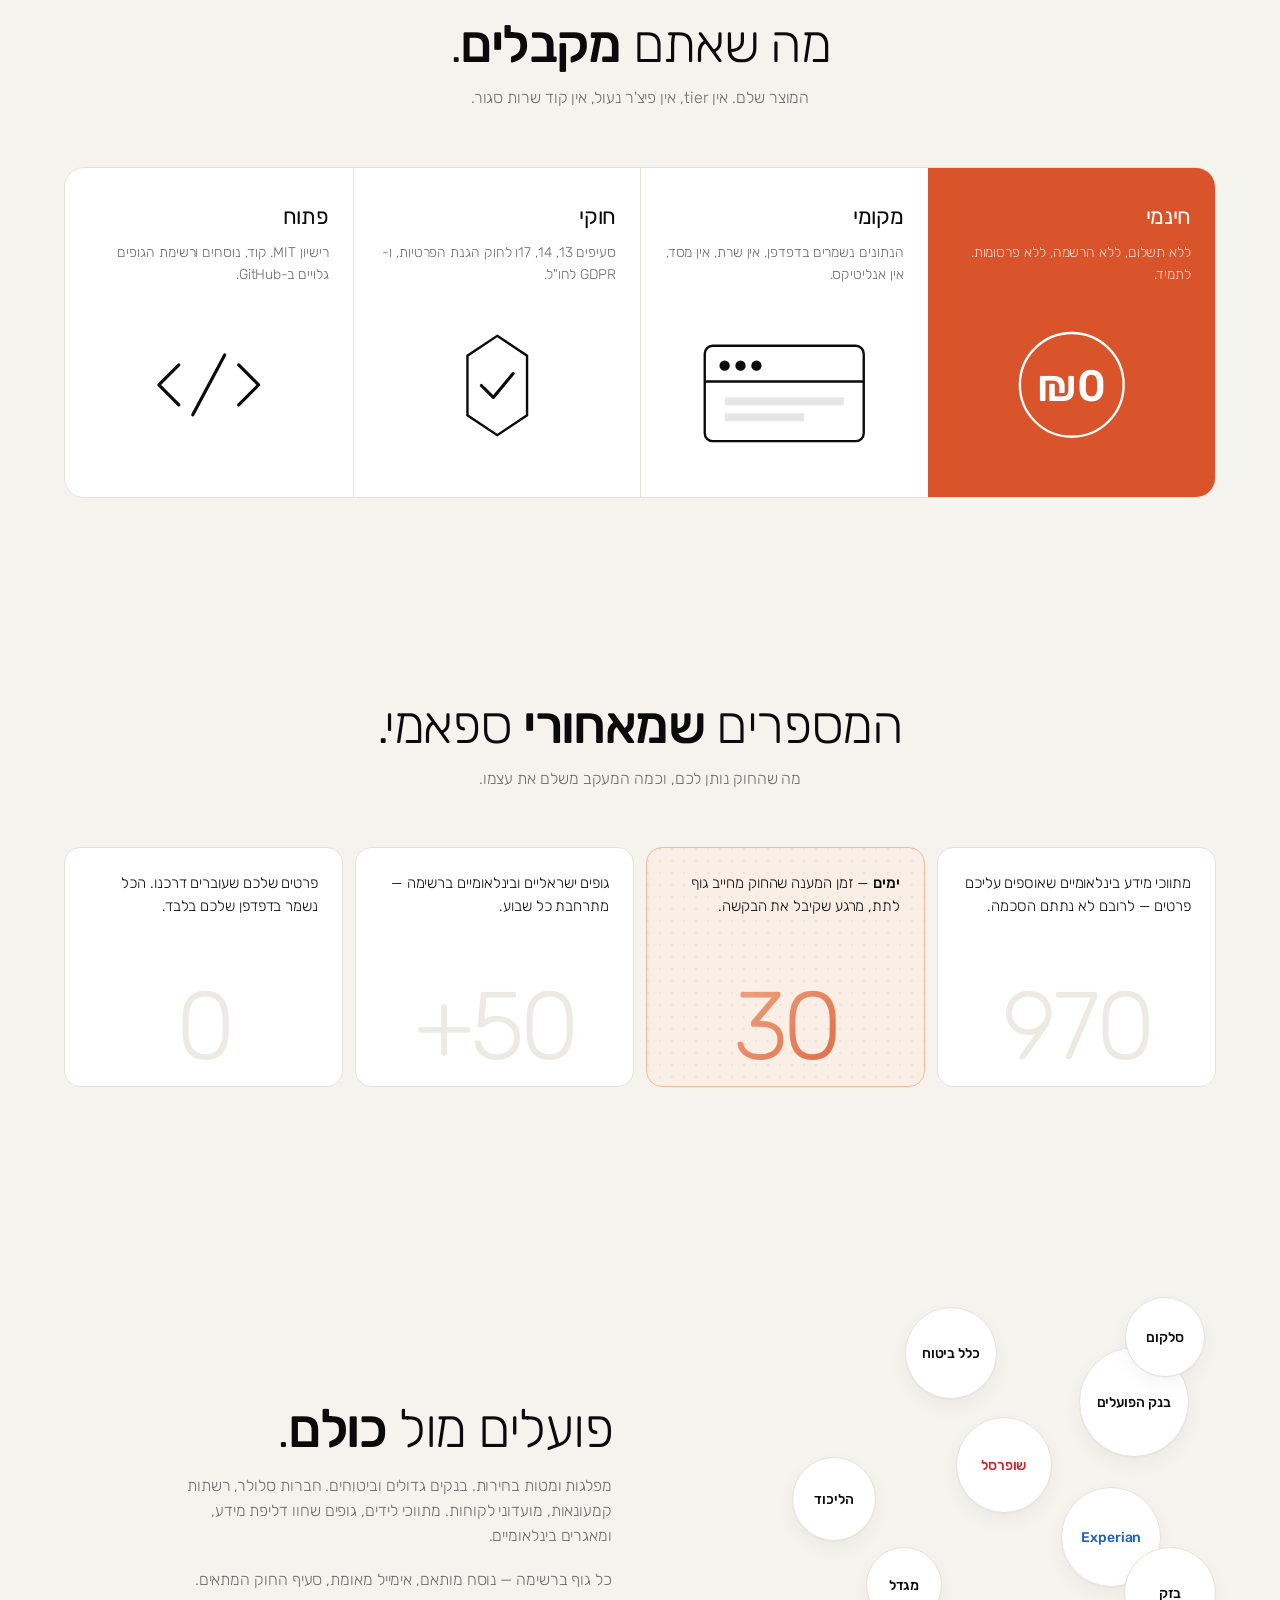
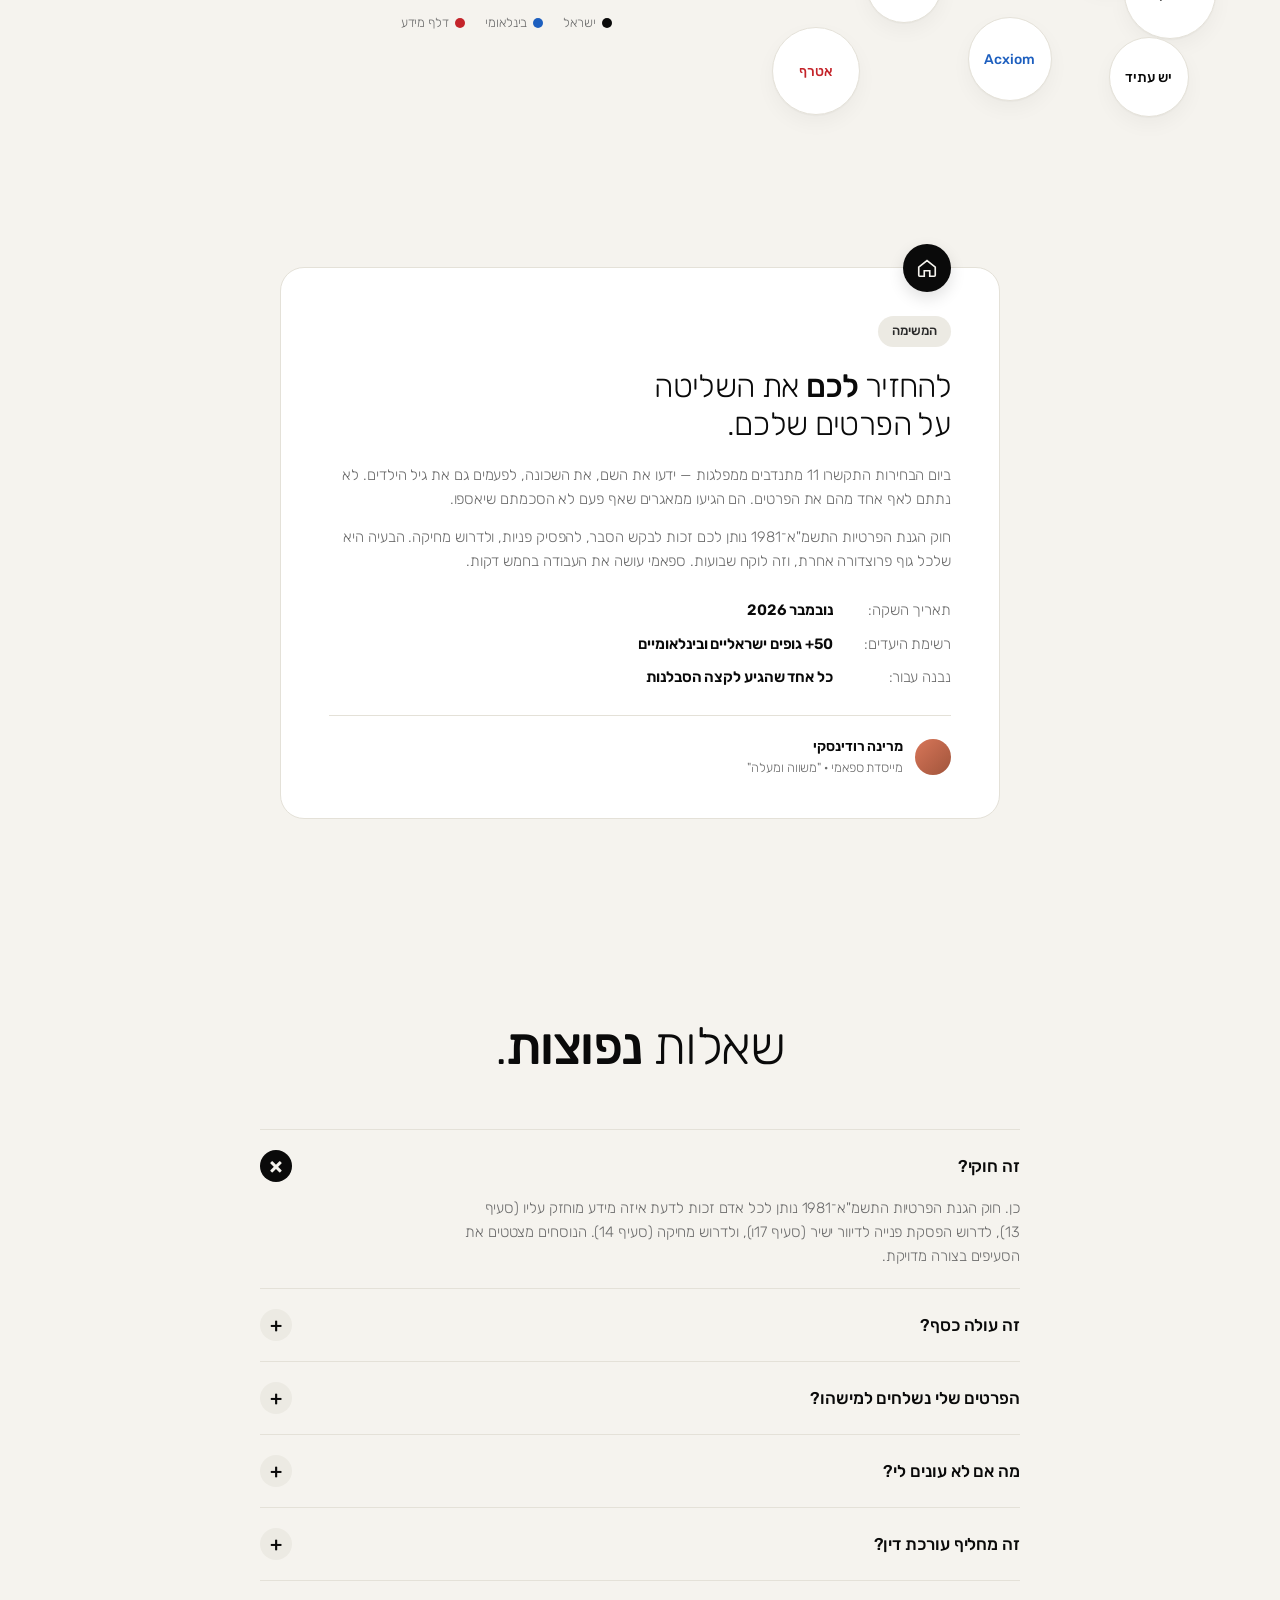
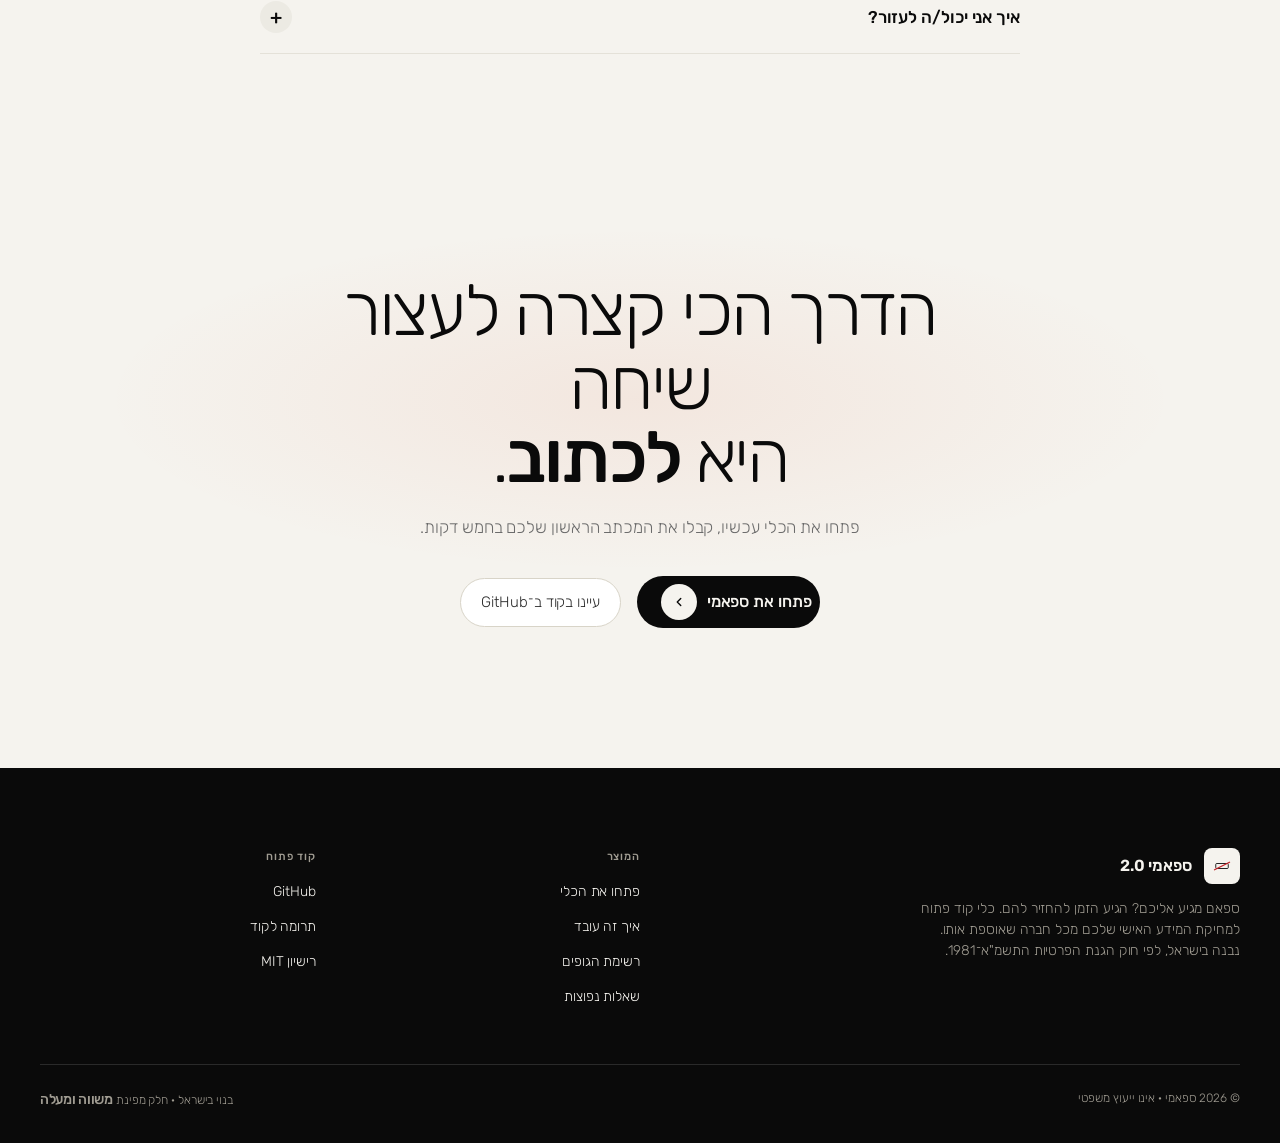
==== commit db9c57f9: "rename: ספאמי 2.0 — flipping the spam back at them Dropped "מספרי" as the brand (reads too much like" ====
--- a/index.html
+++ b/index.html
@@ -3,7 +3,7 @@
 <head>
   <meta charset="utf-8" />
   <meta name="viewport" content="width=device-width, initial-scale=1" />
-  <title>מספרי · בקשת מחיקה חוקית, בחמש דקות</title>
+  <title>ספאמי 2.0 · בקשת מחיקה חוקית, בחמש דקות</title>
   <meta name="description" content="כלי קוד פתוח לישראלים. מכין בקשת מחיקה חוקית לכל חברה שמחזיקה את הפרטים שלכם, לפי חוק הגנת הפרטיות ו-GDPR." />
   <link rel="preconnect" href="https://fonts.googleapis.com">
   <link rel="preconnect" href="https://fonts.gstatic.com" crossorigin>
@@ -552,13 +552,13 @@
 <header class="topbar">
   <div class="topbar-inner">
     <a class="brand" href="#top">
-      <span class="mark" aria-label="מספרי">
+      <span class="mark" aria-label="ספאמי">
         <svg viewBox="0 0 32 32" fill="none">
           <rect x="6" y="12" width="20" height="8" rx="1.5" stroke="currentColor" stroke-width="1.4"/>
           <line x1="4" y1="22" x2="28" y2="10" stroke="currentColor" stroke-width="2" stroke-linecap="round"/>
         </svg>
       </span>
-      <span class="brand-name">מספרי</span>
+      <span class="brand-name">ספאמי<span style="font-weight:300; color:var(--mute); margin-right:4px;">2.0</span></span>
     </a>
     <nav>
       <a href="#how">איך זה עובד</a>
@@ -577,9 +577,9 @@
 
   <!-- HERO -->
   <section class="hero">
-    <div class="beta-tag">גרסה 0.1 · קוד פתוח, חינמי</div>
+    <div class="beta-tag">ספאמי 2.0 · הם יודעים עליכם, עכשיו תורכם</div>
     <h1>מחקו את עצמכם<br/>מרשימות של <em>ספאמרים</em></h1>
-    <p class="sub">מספרי מתעד שיחה שקיבלתם, מזהה את הגוף, ומכין בקשה חוקית למחיקת המידע עליכם — בחמש דקות, בלי עורכת דין.</p>
+    <p class="sub">ספאמי מתעד שיחה שקיבלתם, מזהה את הגוף, ומכין בקשה חוקית למחיקת המידע עליכם — בחמש דקות, בלי עורכת דין.</p>
     <form class="pill-input" onsubmit="event.preventDefault(); openApp();">
       <input type="text" id="hero-input" placeholder="הדביקו את המספר שהתקשר אליכם..." />
       <button type="submit">
@@ -710,7 +710,7 @@
             <g class="anim-seal">
               <circle cx="125" cy="95" r="14" stroke="#c4242a" stroke-width="1.2" fill="none"/>
               <text x="125" y="93" text-anchor="middle" font-family="Rubik" font-size="6" fill="#c4242a" stroke="none">§17ו</text>
-              <text x="125" y="100" text-anchor="middle" font-family="Rubik" font-size="4" fill="#c4242a" stroke="none">מספרי</text>
+              <text x="125" y="100" text-anchor="middle" font-family="Rubik" font-size="4" fill="#c4242a" stroke="none">ספאמי</text>
             </g>
           </svg>
         </div>
@@ -797,7 +797,7 @@
   <!-- STATS big faded -->
   <section class="section">
     <div class="section-head">
-      <h2>המספרים <em>שמאחורי</em> מספרי.</h2>
+      <h2>המספרים <em>שמאחורי</em> ספאמי.</h2>
       <p>מה שהחוק נותן לכם, וכמה המעקב משלם את עצמו.</p>
     </div>
     <div class="stats-grid">
@@ -860,7 +860,7 @@
       <span class="badge">המשימה</span>
       <h2>להחזיר <em>לכם</em> את השליטה<br/>על הפרטים שלכם.</h2>
       <p>ביום הבחירות התקשרו 11 מתנדבים ממפלגות — ידעו את השם, את השכונה, לפעמים גם את גיל הילדים. לא נתתם לאף אחד מהם את הפרטים. הם הגיעו ממאגרים שאף פעם לא הסכמתם שיאספו.</p>
-      <p>חוק הגנת הפרטיות התשמ"א־1981 נותן לכם זכות לבקש הסבר, להפסיק פניות, ולדרוש מחיקה. הבעיה היא שלכל גוף פרוצדורה אחרת, וזה לוקח שבועות. מספרי עושה את העבודה בחמש דקות.</p>
+      <p>חוק הגנת הפרטיות התשמ"א־1981 נותן לכם זכות לבקש הסבר, להפסיק פניות, ולדרוש מחיקה. הבעיה היא שלכל גוף פרוצדורה אחרת, וזה לוקח שבועות. ספאמי עושה את העבודה בחמש דקות.</p>
       <div class="stats-mini">
         <div class="stat"><span>תאריך השקה:</span><strong>נובמבר 2026</strong></div>
         <div class="stat"><span>רשימת היעדים:</span><strong>50+ גופים ישראליים ובינלאומיים</strong></div>
@@ -870,7 +870,7 @@
         <div class="avatar"></div>
         <div>
           <div class="s-name">מרינה רודינסקי</div>
-          <div class="s-title">מייסדת מספרי · "משווה ומעלה"</div>
+          <div class="s-title">מייסדת ספאמי · "משווה ומעלה"</div>
         </div>
       </div>
     </div>
@@ -915,7 +915,7 @@
     <p>פתחו את הכלי עכשיו, קבלו את המכתב הראשון שלכם בחמש דקות.</p>
     <div>
       <a href="app.html" class="pill-cta-btn">
-        פתחו את מספרי
+        פתחו את ספאמי
         <span class="arrow"><svg viewBox="0 0 24 24" fill="none" stroke="currentColor" stroke-width="2.4"><path d="M15 6l-6 6 6 6" stroke-linecap="round" stroke-linejoin="round"/></svg></span>
       </a>
       <a href="https://github.com/" target="_blank" class="ghost-link">עיינו בקוד ב־GitHub</a>
@@ -935,9 +935,9 @@
               <line x1="4" y1="22" x2="28" y2="10" stroke="#c4242a" stroke-width="2.2" stroke-linecap="round"/>
             </svg>
           </span>
-          <span class="name">מספרי</span>
-        </div>
-        <p class="footer-tag">כלי קוד פתוח למחיקת המידע האישי שלכם מכל חברה שאוספת אותו. נבנה בישראל, לפי חוק הגנת הפרטיות התשמ"א־1981.</p>
+          <span class="name">ספאמי 2.0</span>
+        </div>
+        <p class="footer-tag">ספאם מגיע אליכם? הגיע הזמן להחזיר להם. כלי קוד פתוח למחיקת המידע האישי שלכם מכל חברה שאוספת אותו. נבנה בישראל, לפי חוק הגנת הפרטיות התשמ"א־1981.</p>
       </div>
       <div class="footer-col">
         <h5>המוצר</h5>
@@ -958,7 +958,7 @@
       </div>
     </div>
     <div class="footer-bottom">
-      <span>© 2026 מספרי · אינו ייעוץ משפטי</span>
+      <span>© 2026 ספאמי · אינו ייעוץ משפטי</span>
       <span>בנוי בישראל · חלק מפינת <span class="italic-serif">משווה ומעלה</span></span>
     </div>
   </div>
@@ -967,7 +967,7 @@
 <script>
   function openApp() {
     const num = document.getElementById('hero-input').value.trim();
-    if (num) sessionStorage.setItem('mispari.prefill-number', num);
+    if (num) sessionStorage.setItem('spammy.prefill-number', num);
     window.location.href = 'app.html';
   }
   const io = new IntersectionObserver((entries) => {
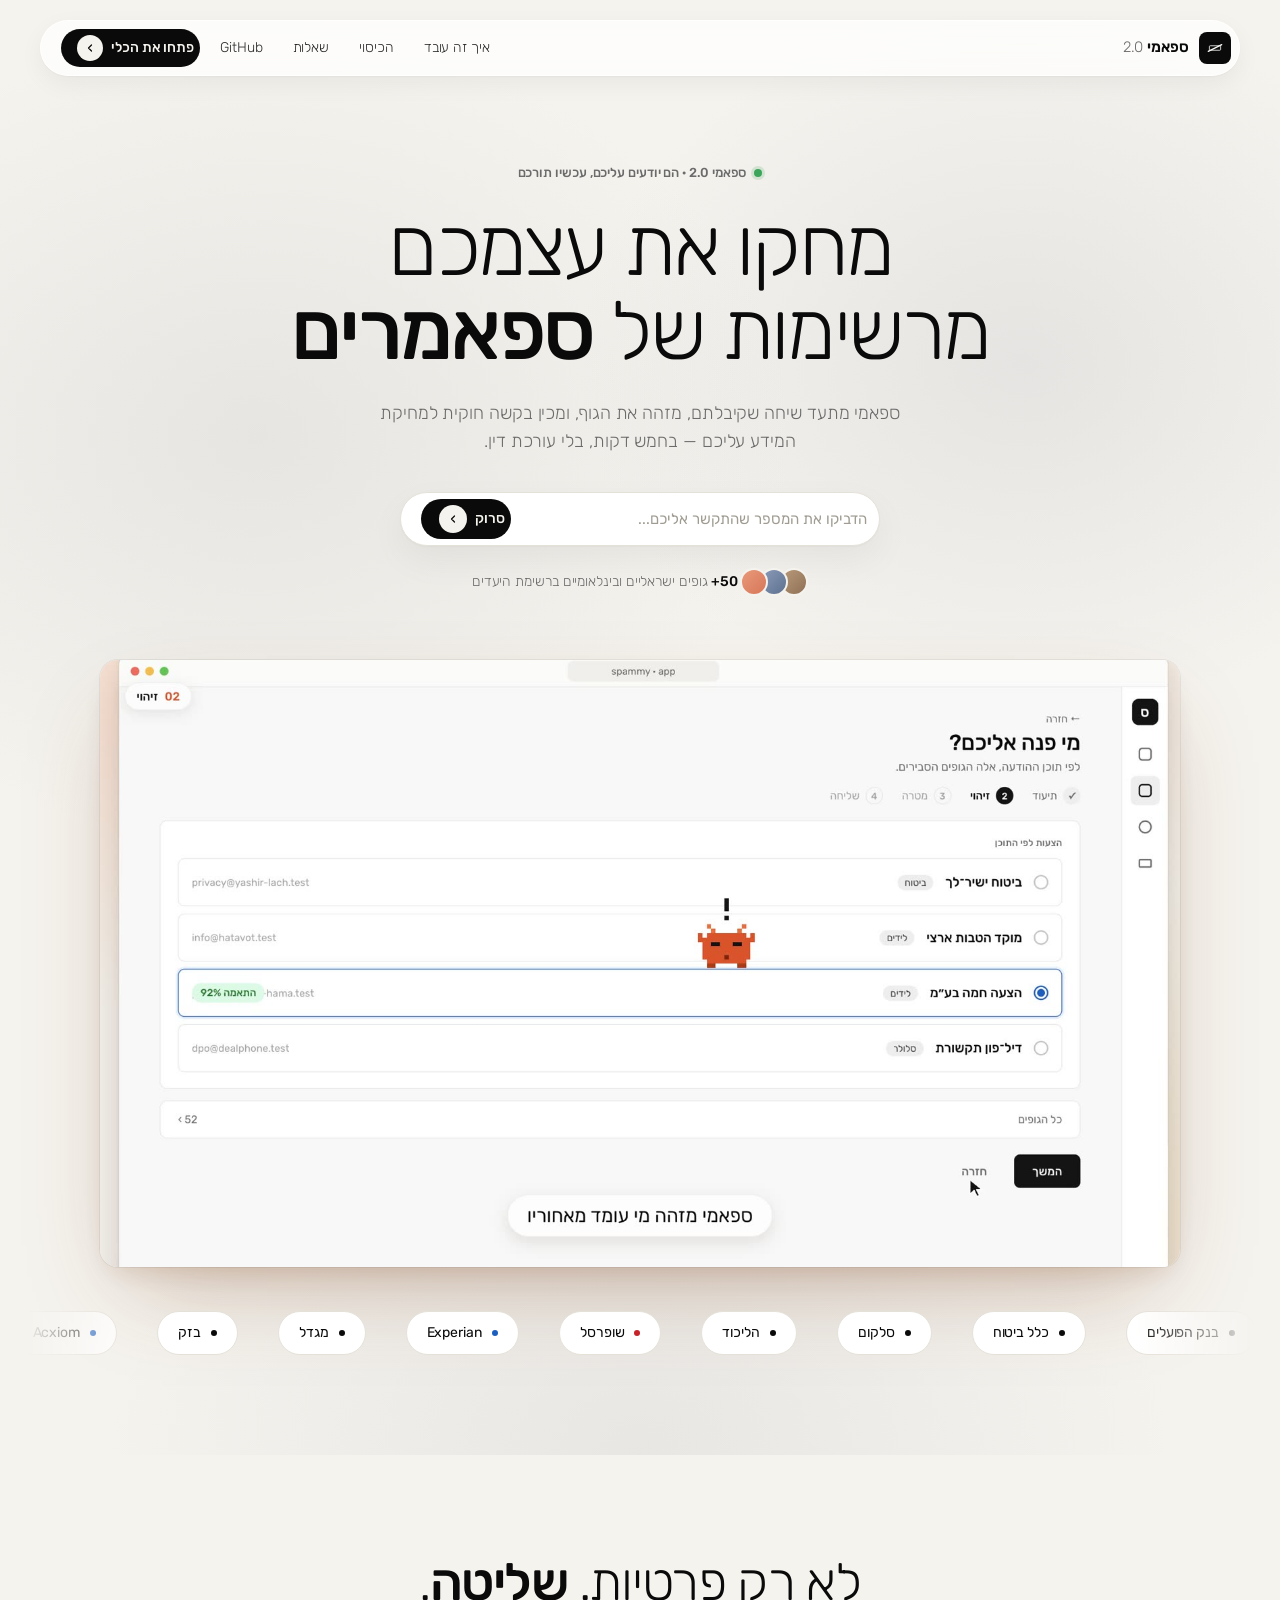
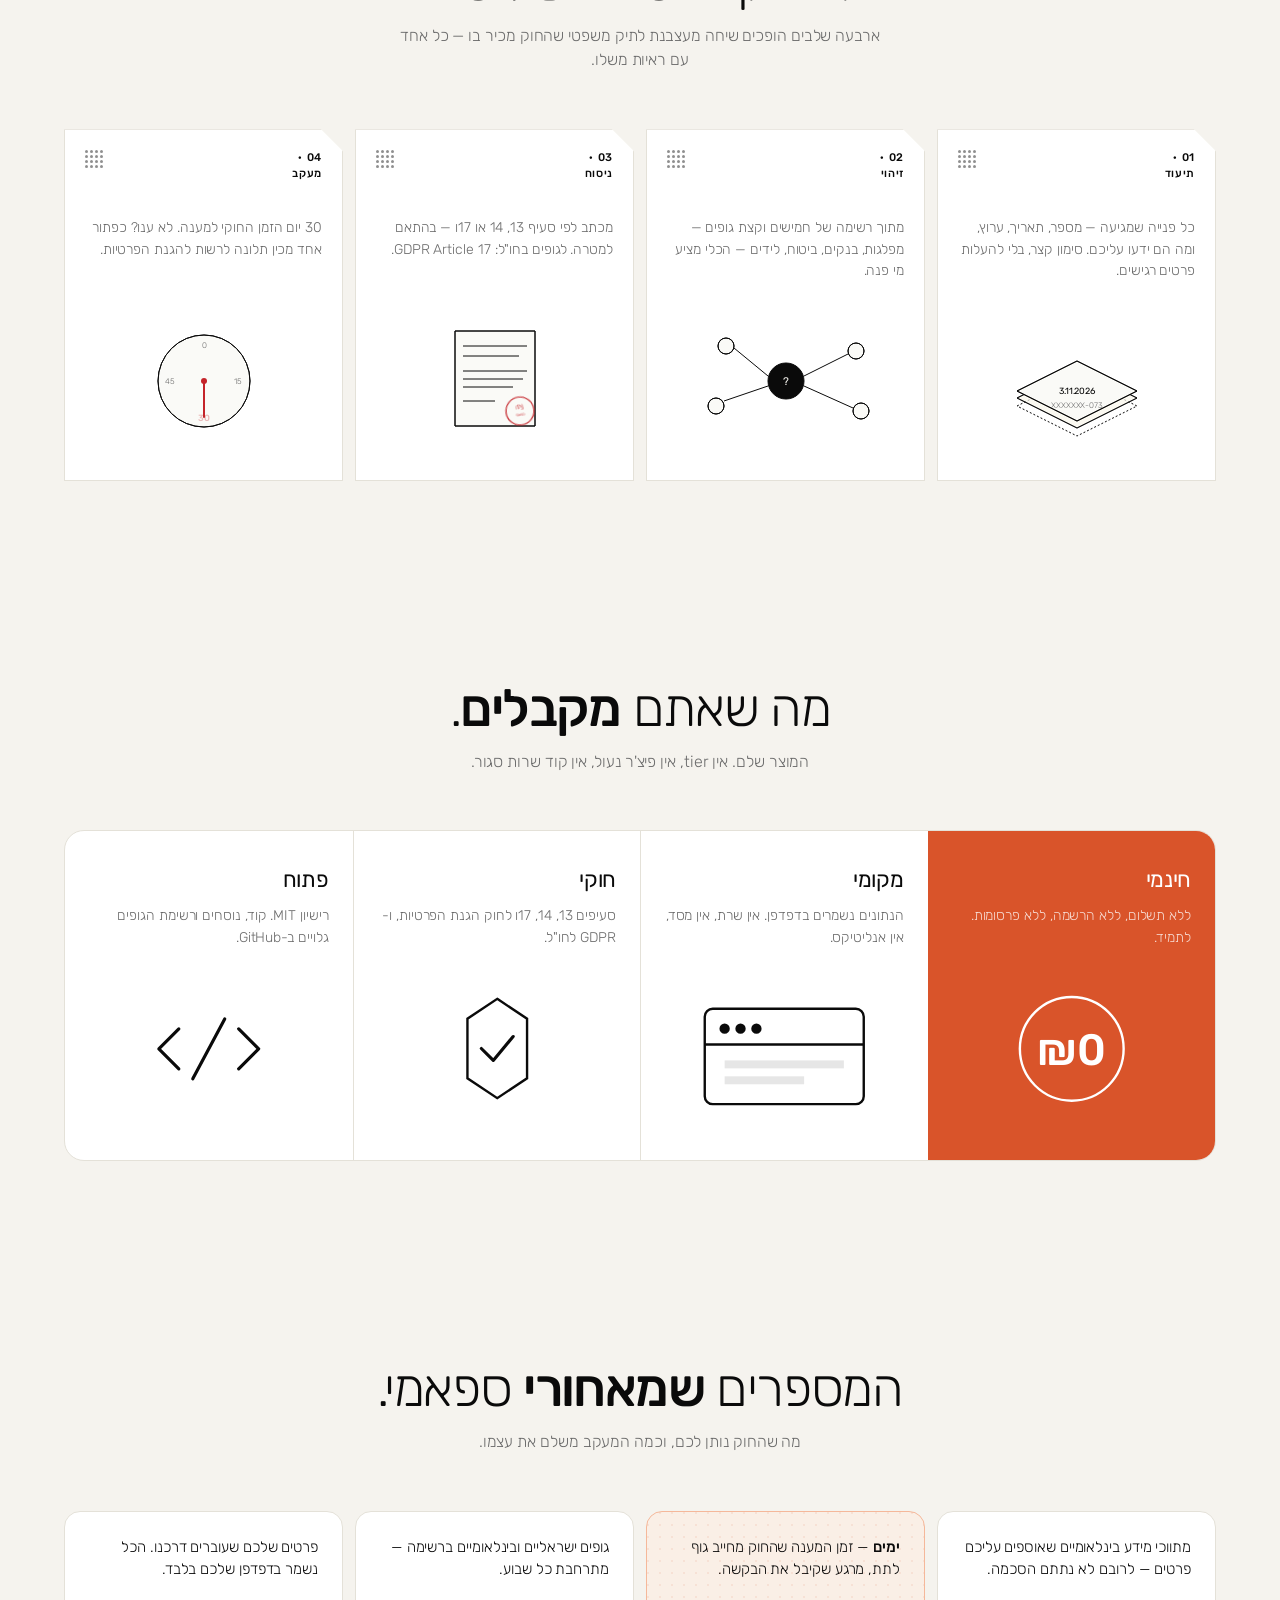
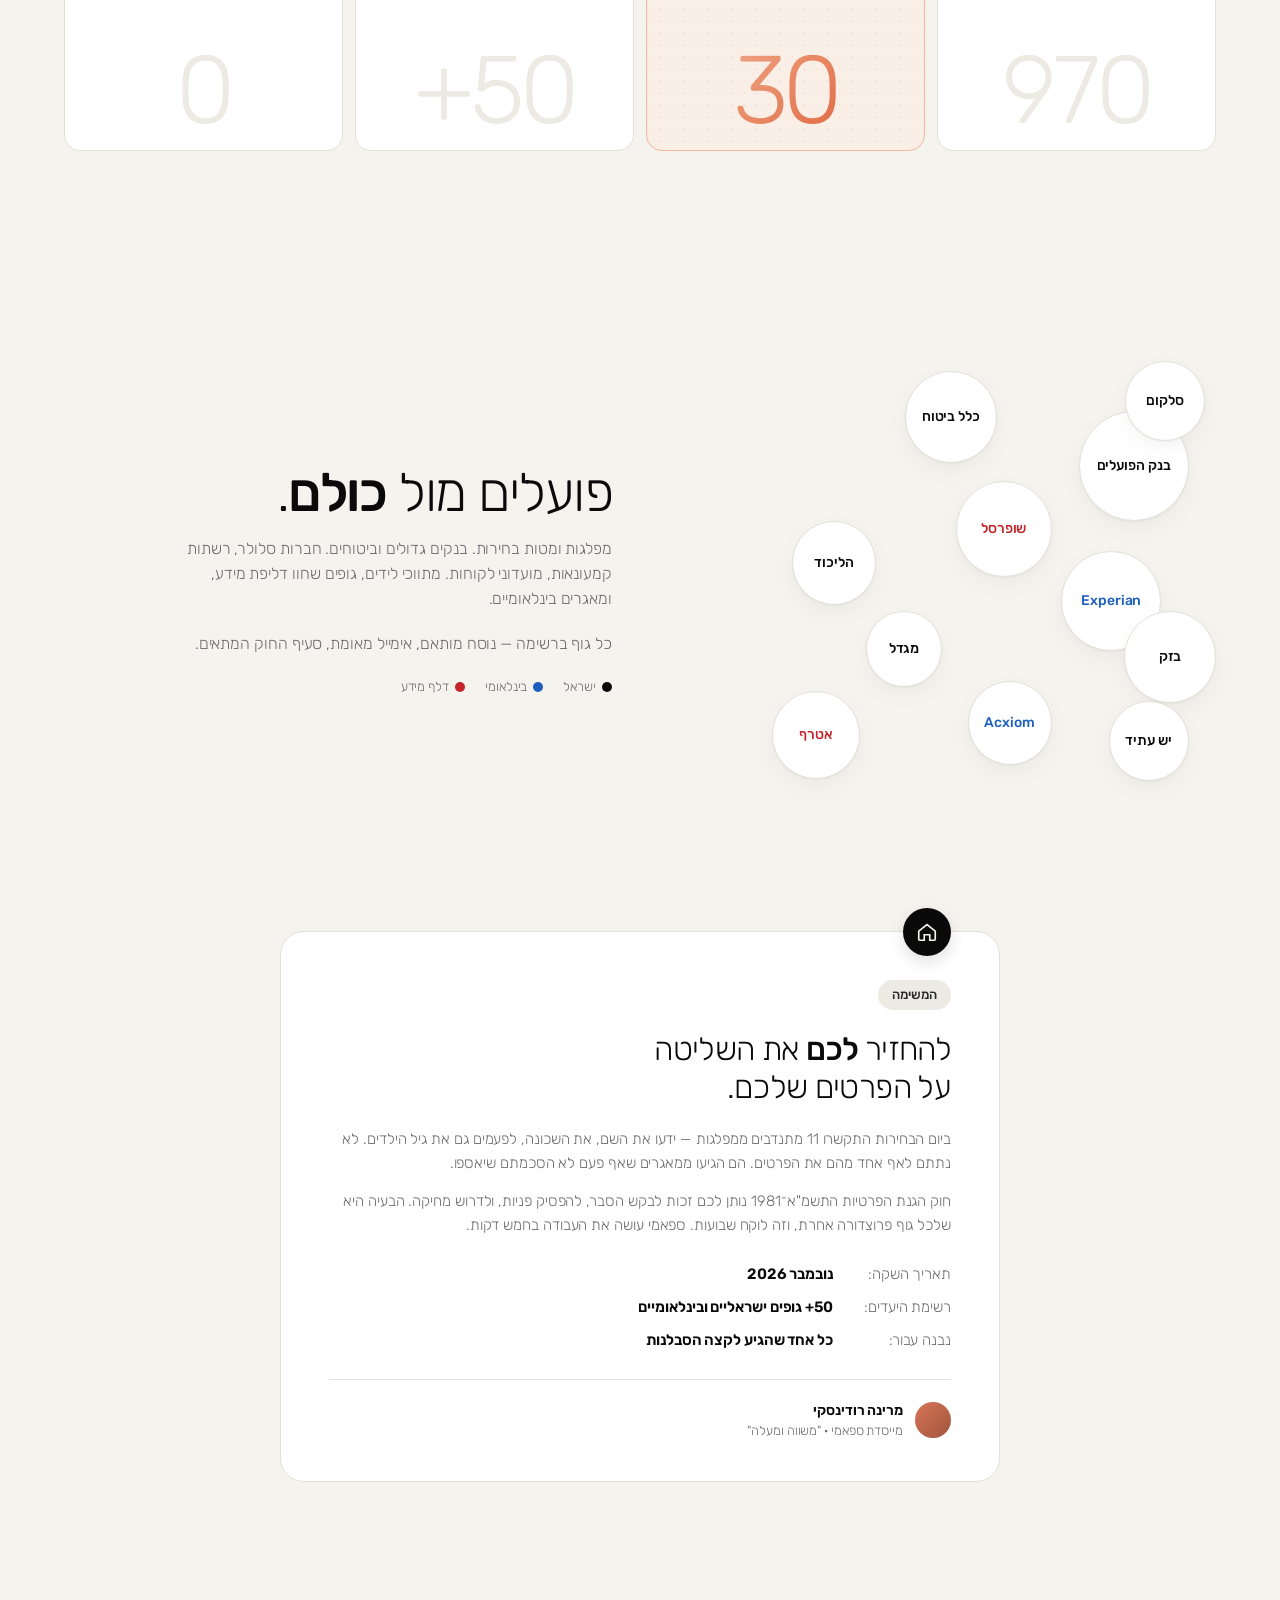
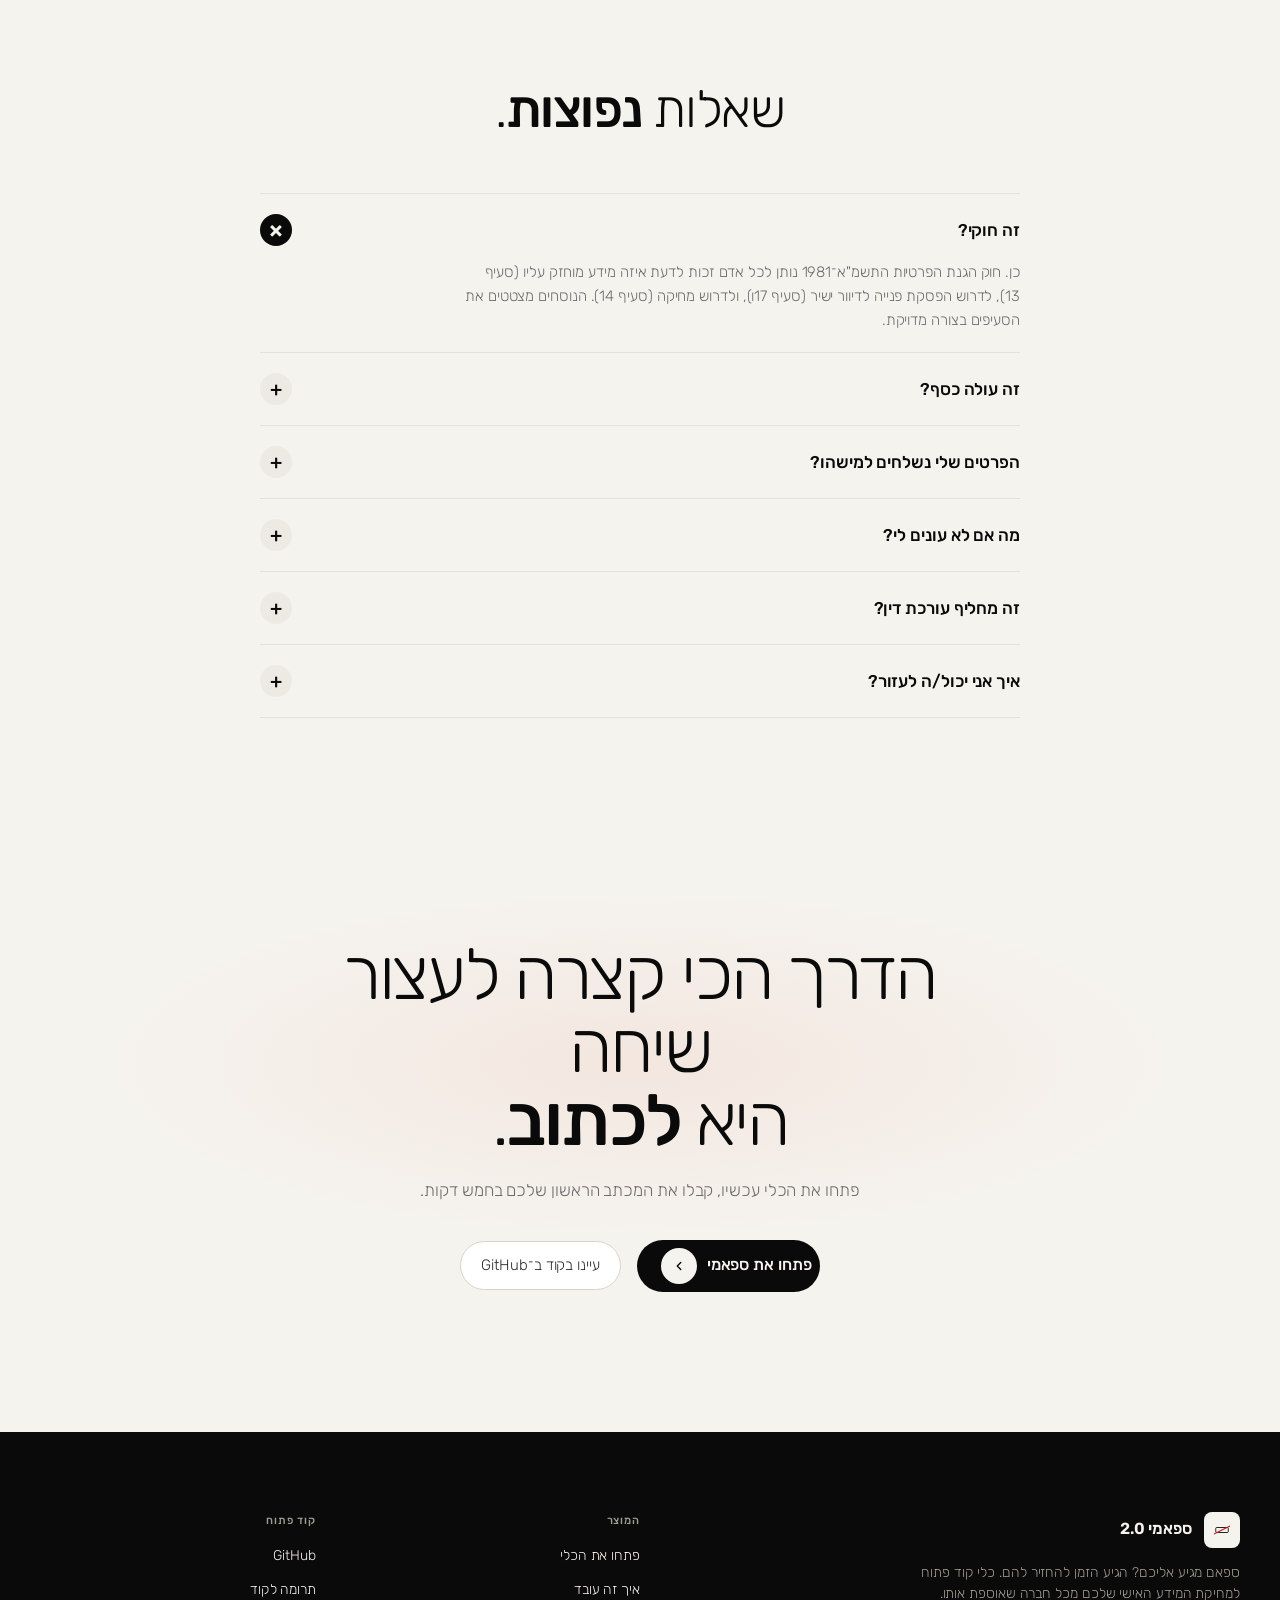
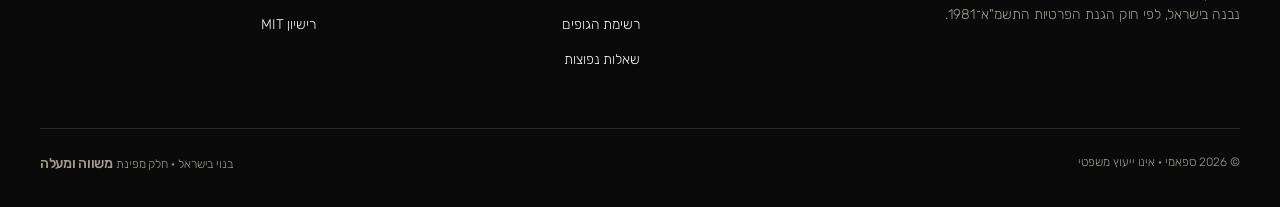
==== commit 652d1c7d: "hero: add a looping product film (Living Screencast) above the logo strip Also fixes a doubled lette" ====
--- a/index.html
+++ b/index.html
@@ -157,6 +157,11 @@
     .avatars .avatar.a3 { background: linear-gradient(135deg, #b89a7a, #8f7055); }
 
     /* LOGOS MARQUEE */
+    .hero-film { width: 100%; max-width: 1080px; margin: 56px auto 0; border-radius: 18px; overflow: hidden; background: #f5f3ee;
+      box-shadow: 0 0 0 1px rgba(10,10,10,.06), 0 40px 90px -30px rgba(120,60,20,.35), 0 12px 30px -12px rgba(120,60,20,.2);
+      animation: rise 0.7s cubic-bezier(.2,.7,.2,1) 560ms both; }
+    .hero-film video { display: block; width: 100%; height: auto; aspect-ratio: 16 / 9; }
+    @media (max-width: 720px) { .hero-film { margin-top: 36px; border-radius: 12px; } }
     .logos-marquee {
       margin-top: 44px;
       overflow: hidden;
@@ -592,6 +597,12 @@
         <div class="avatar a1"></div><div class="avatar a2"></div><div class="avatar a3"></div>
       </div>
       <span><strong style="color: var(--ink); font-weight: 500;">50+</strong> גופים ישראליים ובינלאומיים ברשימת היעדים</span>
+    </div>
+
+    <div class="hero-film">
+      <video autoplay muted loop playsinline preload="metadata" poster="assets/hero-poster.jpg" aria-label="הדגמה: ספאמי מזהה את השולח ומכין מכתב בקשה חוקי">
+        <source src="assets/hero.mp4" type="video/mp4" />
+      </video>
     </div>
 
     <div class="logos-marquee" aria-hidden="true">
